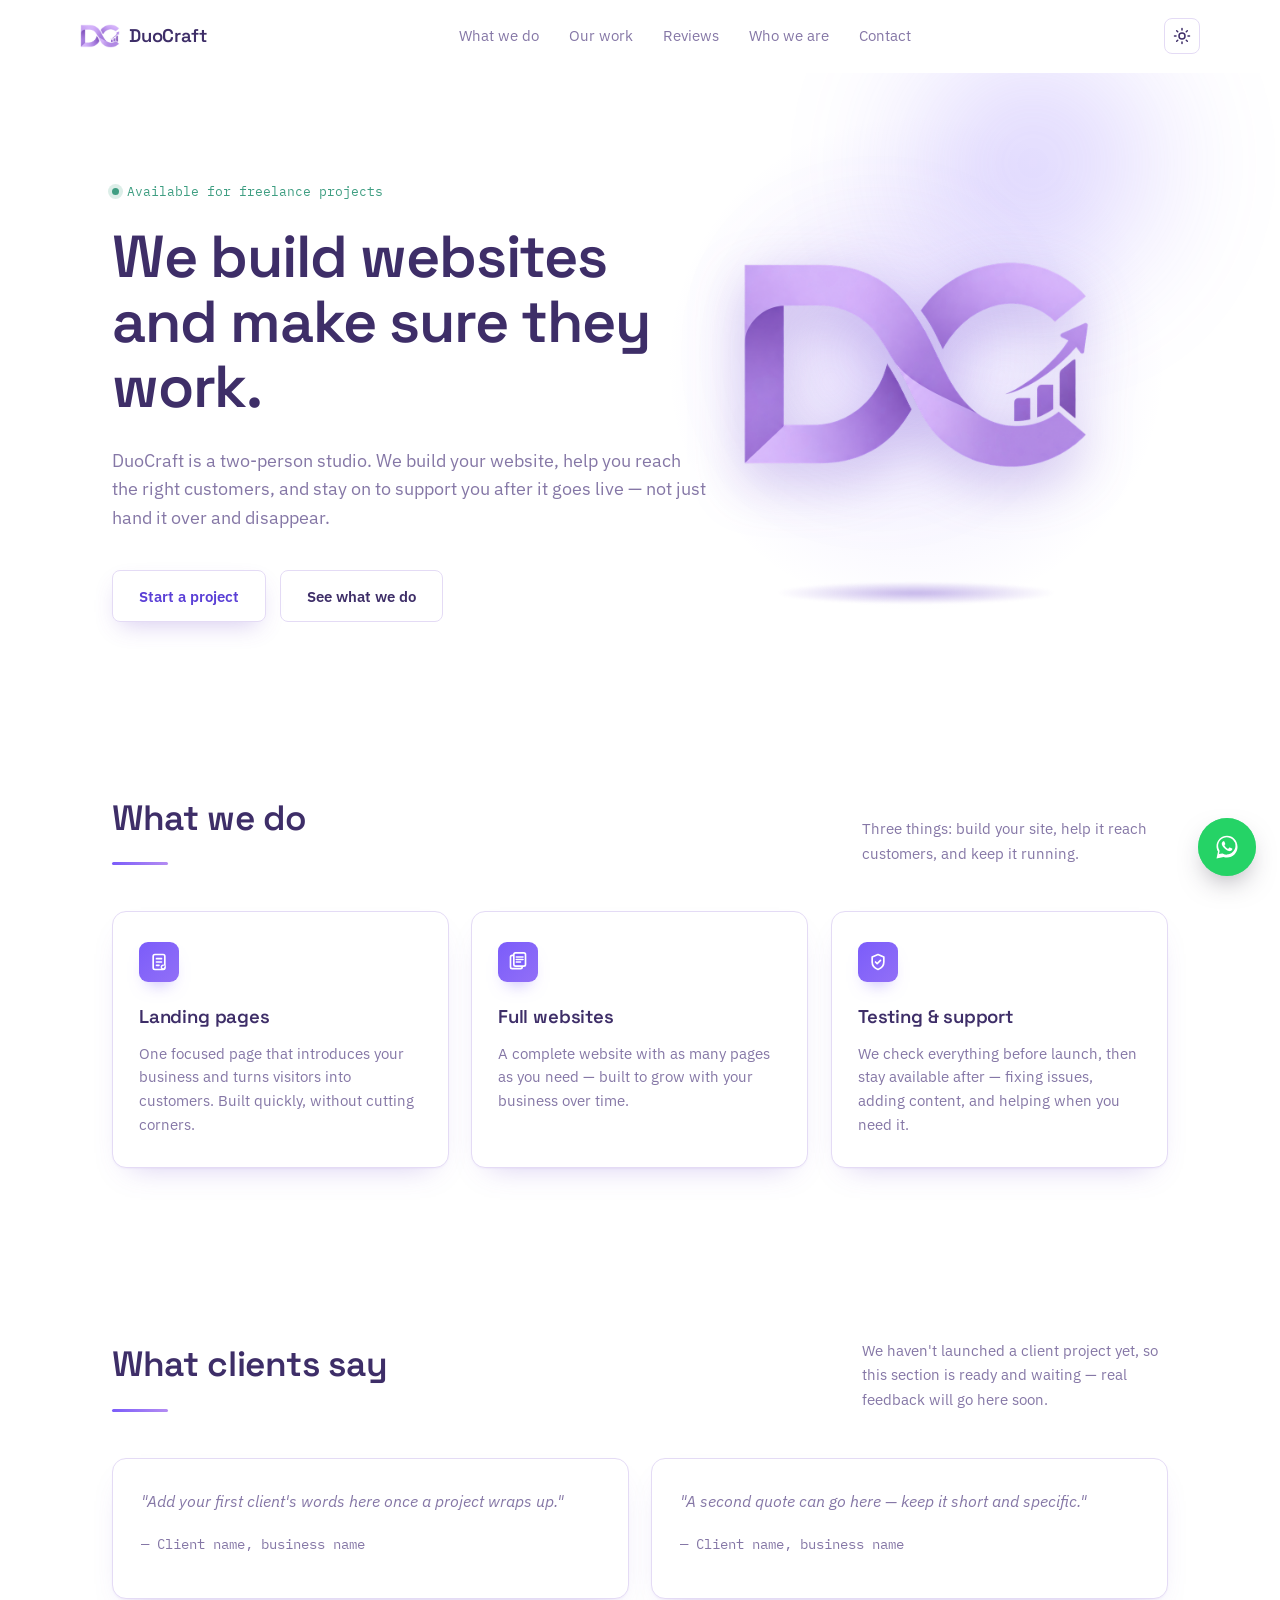
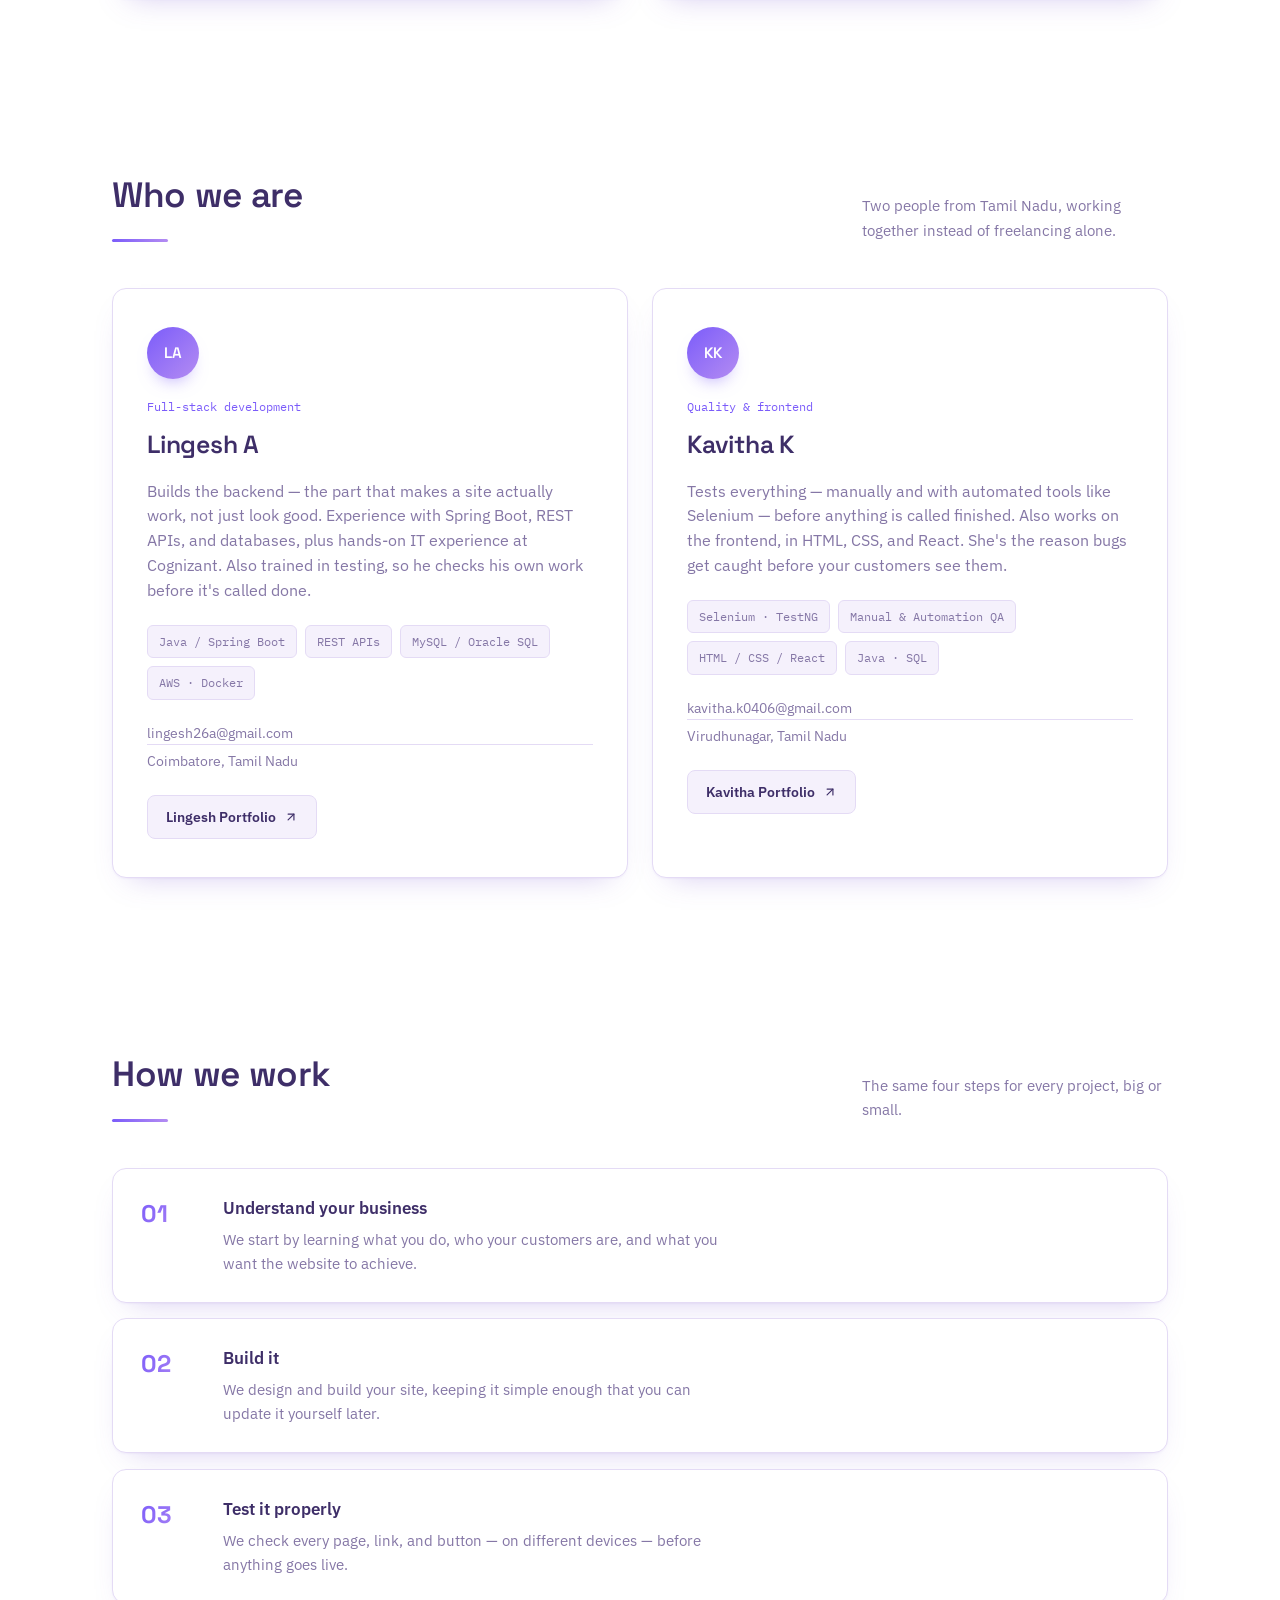
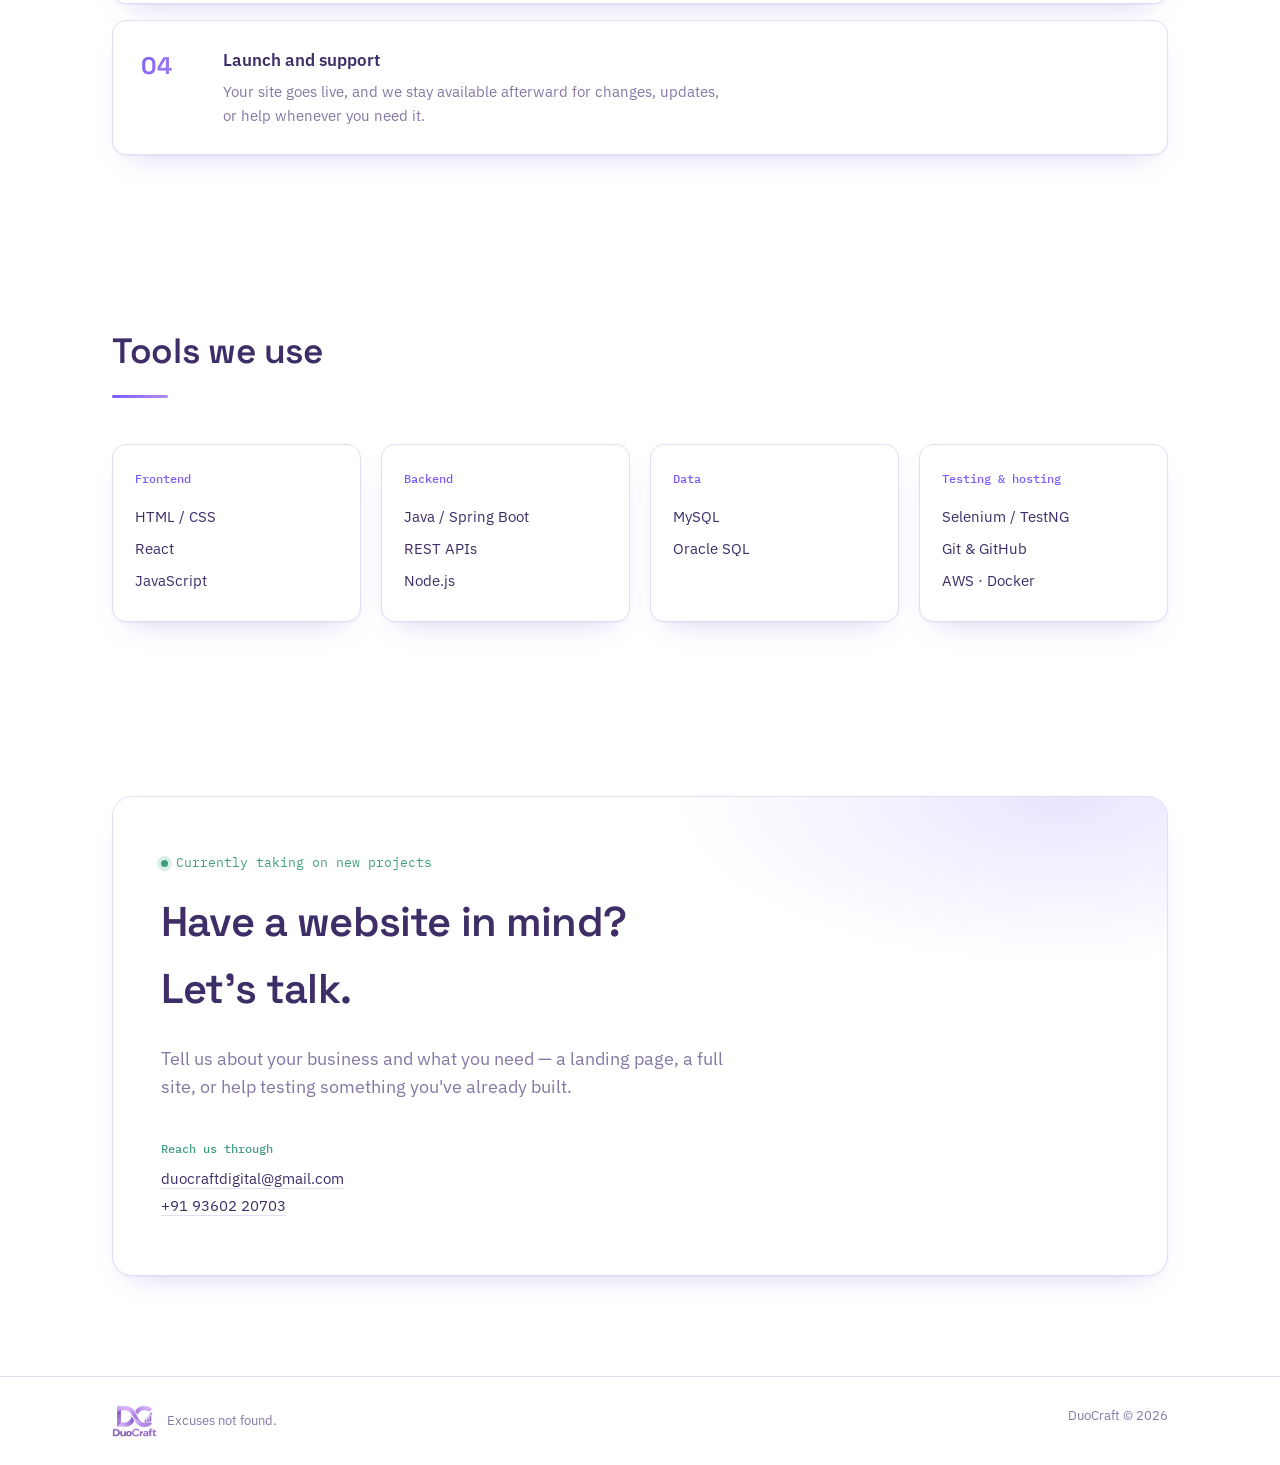
==== index.html @ a3634758 "DuoCraft v.0.1 Removed location detail from freelance project availability." ====
<!DOCTYPE html>
<html lang="en">
<head>
<meta charset="UTF-8">
<meta name="viewport" content="width=device-width, initial-scale=1.0">
<title>DuoCraft — Websites, Built and Tested</title>
<link rel="preconnect" href="https://fonts.googleapis.com">
<link rel="preconnect" href="https://fonts.gstatic.com" crossorigin>
<link href="https://fonts.googleapis.com/css2?family=Space+Grotesk:wght@500;600;700&family=IBM+Plex+Sans:wght@400;500;600&family=IBM+Plex+Mono:wght@400;500&display=swap" rel="stylesheet">
<link rel="stylesheet" href="style.css">
<script>
  (function() {
    var saved = localStorage.getItem('duocraft-theme');
    var theme = saved || (window.matchMedia('(prefers-color-scheme: dark)').matches ? 'dark' : 'light');
    document.documentElement.setAttribute('data-theme', theme);
  })();
</script>
</head>
<body id="top">

<header id="site-header">
  <div class="wrap nav">
    <a class="nav-mark" href="#top">
      <img class="brand-badge" src="duocraft-badge.png" alt="DuoCraft" width="40" height="24">
      DuoCraft
    </a>
    <nav class="nav-links" id="nav-links">
      <a href="#work">What we do</a>
      <a href="work.html">Our work</a>
      <a href="#reviews">Reviews</a>
      <a href="#founders">Who we are</a>
      <a href="#contact">Contact</a>
    </nav>
    <button class="theme-toggle" id="theme-toggle" aria-label="Toggle dark mode">
      <svg class="icon-sun" viewBox="0 0 24 24" width="18" height="18" fill="none" stroke="currentColor" stroke-width="2" stroke-linecap="round"><circle cx="12" cy="12" r="4"></circle><path d="M12 2v2M12 20v2M4.9 4.9l1.4 1.4M17.7 17.7l1.4 1.4M2 12h2M20 12h2M4.9 19.1l1.4-1.4M17.7 6.3l1.4-1.4"></path></svg>
      <svg class="icon-moon" viewBox="0 0 24 24" width="18" height="18" fill="none" stroke="currentColor" stroke-width="2" stroke-linecap="round" stroke-linejoin="round"><path d="M21 12.8A9 9 0 1 1 11.2 3a7 7 0 0 0 9.8 9.8z"></path></svg>
    </button>
    <button class="nav-toggle" id="nav-toggle" aria-label="Toggle menu" aria-expanded="false" aria-controls="nav-links">
      <span></span><span></span><span></span>
    </button>
  </div>
</header>

<section class="hero">
  <div class="hero-orb hero-orb-1"></div>
  <div class="hero-orb hero-orb-2"></div>
  <div class="hero-stage">
    <div class="hero-stage-glow"></div>
    <div class="hero-stage-shadow"></div>
    <div class="hero-logo-spin">
      <img src="duocraft-badge.png" alt="DuoCraft logo">
    </div>
  </div>
  <div class="wrap">
    <p class="hero-eyebrow reveal"><span class="dot"></span>Available for freelance projects</p>
    <h1 class="reveal">We build websites and make sure they work.</h1>
    <p class="hero-sub reveal">DuoCraft is a two-person studio. We build your website, help you reach the right customers, and stay on to support you after it goes live — not just hand it over and disappear.</p>
    <div class="hero-actions reveal">
      <a class="btn btn-primary" href="#contact">Start a project</a>
      <a class="btn btn-ghost" href="#work">See what we do</a>
    </div>
  </div>
</section>

<section class="section" id="work">
  <div class="wrap">
    <div class="section-head reveal">
      <h2 class="section-title">What we do</h2>
      <p class="section-note">Three things: build your site, help it reach customers, and keep it running.</p>
    </div>
    <div class="services">
      <div class="service tilt-card reveal">
        <div class="tilt-inner">
          <div class="service-icon">
            <svg viewBox="0 0 24 24" width="20" height="20" fill="none" stroke="#fff" stroke-width="2" stroke-linecap="round" stroke-linejoin="round"><rect x="5" y="3" width="14" height="18" rx="2"></rect><path d="M9 8h6M9 12h6M9 16h3"></path><circle cx="17" cy="18" r="3" fill="#fff" stroke="none"></circle><path d="M16.3 18l.7.7L18 17" stroke="#7B5CFA" stroke-width="1.6"></path></svg>
          </div>
          <h3>Landing pages</h3>
          <p>One focused page that introduces your business and turns visitors into customers. Built quickly, without cutting corners.</p>
        </div>
      </div>
      <div class="service tilt-card reveal">
        <div class="tilt-inner">
          <div class="service-icon">
            <svg viewBox="0 0 24 24" width="20" height="20" fill="none" stroke="#fff" stroke-width="2" stroke-linecap="round" stroke-linejoin="round"><rect x="3" y="4" width="14" height="16" rx="2"></rect><rect x="7" y="1" width="14" height="16" rx="2" fill="#7B5CFA" stroke="#fff"></rect><path d="M10 6h8M10 9h8M10 12h5"></path></svg>
          </div>
          <h3>Full websites</h3>
          <p>A complete website with as many pages as you need — built to grow with your business over time.</p>
        </div>
      </div>
      <div class="service tilt-card reveal">
        <div class="tilt-inner">
          <div class="service-icon">
            <svg viewBox="0 0 24 24" width="20" height="20" fill="none" stroke="#fff" stroke-width="2" stroke-linecap="round" stroke-linejoin="round"><path d="M12 3l7 3v6c0 4.5-3 7.5-7 9-4-1.5-7-4.5-7-9V6l7-3Z"></path><path d="M9 12l2 2 4-4"></path></svg>
          </div>
          <h3>Testing &amp; support</h3>
          <p>We check everything before launch, then stay available after — fixing issues, adding content, and helping when you need it.</p>
        </div>
      </div>
    </div>
  </div>
</section>

<section class="section" id="reviews">
  <div class="wrap">
    <div class="section-head reveal">
      <h2 class="section-title">What clients say</h2>
      <p class="section-note">We haven't launched a client project yet, so this section is ready and waiting — real feedback will go here soon.</p>
    </div>
    <div class="reviews-grid">
      <div class="review-card tilt-card reveal">
        <div class="tilt-inner">
          <p class="review-quote placeholder">"Add your first client's words here once a project wraps up."</p>
          <p class="review-author">— Client name, business name</p>
        </div>
      </div>
      <div class="review-card tilt-card reveal">
        <div class="tilt-inner">
          <p class="review-quote placeholder">"A second quote can go here — keep it short and specific."</p>
          <p class="review-author">— Client name, business name</p>
        </div>
      </div>
    </div>
  </div>
</section>

<section class="section" id="founders">
  <div class="wrap">
    <div class="section-head reveal">
      <h2 class="section-title">Who we are</h2>
      <p class="section-note">Two people from Tamil Nadu, working together instead of freelancing alone.</p>
    </div>
    <div class="founders">
      <div class="founder tilt-card reveal">
        <div class="tilt-inner">
          <div class="founder-avatar">LA</div>
          <p class="founder-role">Full-stack development</p>
          <h3 class="founder-name">Lingesh A</h3>
          <p class="founder-bio">Builds the backend — the part that makes a site actually work, not just look good. Experience with Spring Boot, REST APIs, and databases, plus hands-on IT experience at Cognizant. Also trained in testing, so he checks his own work before it's called done.</p>
          <div class="chip-row">
            <span class="chip">Java / Spring Boot</span>
            <span class="chip">REST APIs</span>
            <span class="chip">MySQL / Oracle SQL</span>
            <span class="chip">AWS · Docker</span>
          </div>
          <div class="founder-contact">
            <a href="mailto:lingesh26a@gmail.com">lingesh26a@gmail.com</a>
            <!-- <a href="tel:+919500760136">+91 95007 60136</a> -->
            <span>Coimbatore, Tamil Nadu</span>
          </div>
          <a class="founder-portfolio-btn" href="https://lingeshx26.github.io/portfolio-react/" target="_blank" rel="noopener noreferrer">
            Lingesh Portfolio
            <svg viewBox="0 0 24 24" width="14" height="14" fill="none" stroke="currentColor" stroke-width="2" stroke-linecap="round" stroke-linejoin="round"><path d="M7 17L17 7"></path><path d="M7 7h10v10"></path></svg>
          </a>
        </div>
      </div>
      <div class="founder tilt-card reveal">
        <div class="tilt-inner">
          <div class="founder-avatar">KK</div>
          <p class="founder-role">Quality &amp; frontend</p>
          <h3 class="founder-name">Kavitha K</h3>
          <p class="founder-bio">Tests everything — manually and with automated tools like Selenium — before anything is called finished. Also works on the frontend, in HTML, CSS, and React. She's the reason bugs get caught before your customers see them.</p>
          <div class="chip-row">
            <span class="chip">Selenium · TestNG</span>
            <span class="chip">Manual &amp; Automation QA</span>
            <span class="chip">HTML / CSS / React</span>
            <span class="chip">Java · SQL</span>
          </div>
          <div class="founder-contact">
            <a href="mailto:kavitha.k0406@gmail.com">kavitha.k0406@gmail.com</a>
            <span>Virudhunagar, Tamil Nadu</span>
          </div>
          <a class="founder-portfolio-btn" href="https://kavitha0406.github.io/Kavithaportfolio/" target="_blank" rel="noopener noreferrer">
            Kavitha Portfolio
            <svg viewBox="0 0 24 24" width="14" height="14" fill="none" stroke="currentColor" stroke-width="2" stroke-linecap="round" stroke-linejoin="round"><path d="M7 17L17 7"></path><path d="M7 7h10v10"></path></svg>
          </a>
        </div>
      </div>
    </div>
  </div>
</section>

<section class="section" id="process">
  <div class="wrap">
    <div class="section-head reveal">
      <h2 class="section-title">How we work</h2>
      <p class="section-note">The same four steps for every project, big or small.</p>
    </div>
    <div class="process">
      <div class="step tilt-card reveal">
        <div class="step-num">01</div>
        <div class="step-body">
          <h4>Understand your business</h4>
          <p>We start by learning what you do, who your customers are, and what you want the website to achieve.</p>
        </div>
      </div>
      <div class="step tilt-card reveal">
        <div class="step-num">02</div>
        <div class="step-body">
          <h4>Build it</h4>
          <p>We design and build your site, keeping it simple enough that you can update it yourself later.</p>
        </div>
      </div>
      <div class="step tilt-card reveal">
        <div class="step-num">03</div>
        <div class="step-body">
          <h4>Test it properly</h4>
          <p>We check every page, link, and button — on different devices — before anything goes live.</p>
        </div>
      </div>
      <div class="step tilt-card reveal">
        <div class="step-num">04</div>
        <div class="step-body">
          <h4>Launch and support</h4>
          <p>Your site goes live, and we stay available afterward for changes, updates, or help whenever you need it.</p>
        </div>
      </div>
    </div>
  </div>
</section>

<section class="section" id="stack">
  <div class="wrap">
    <div class="section-head reveal">
      <h2 class="section-title">Tools we use</h2>
    </div>
    <div class="stack-grid">
      <div class="stack-group tilt-card reveal">
        <h5>Frontend</h5>
        <ul><li>HTML / CSS</li><li>React</li><li>JavaScript</li></ul>
      </div>
      <div class="stack-group tilt-card reveal">
        <h5>Backend</h5>
        <ul><li>Java / Spring Boot</li><li>REST APIs</li><li>Node.js</li></ul>
      </div>
      <div class="stack-group tilt-card reveal">
        <h5>Data</h5>
        <ul><li>MySQL</li><li>Oracle SQL</li></ul>
      </div>
      <div class="stack-group tilt-card reveal">
        <h5>Testing &amp; hosting</h5>
        <ul><li>Selenium / TestNG</li><li>Git &amp; GitHub</li><li>AWS · Docker</li></ul>
      </div>
    </div>
  </div>
</section>

<section class="cta" id="contact">
  <div class="wrap">
    <div class="cta-panel tilt-card reveal">
      <div class="tilt-inner">
        <p class="cta-badge"><span class="dot"></span>Currently taking on new projects</p>
        <h2 class="cta-title">Have a website in mind? Let's talk.</h2>
        <p class="hero-sub" style="margin-bottom:0;">Tell us about your business and what you need — a landing page, a full site, or help testing something you've already built.</p>
        <div class="cta-row">
          <div class="cta-col">
            <h6>Reach us through</h6>
            <p><a href="mailto:duocraftdigital@gmail.com">duocraftdigital@gmail.com</a></p>
            <p><a href="tel:+919360220703">+91 93602 20703</a></p>
          </div>
          <!--<div class="cta-col">
            <h6>Reach Kavitha</h6>
            <p><a href="mailto:kavitha.k0406@gmail.com">kavitha.k0406@gmail.com</a></p>
          </div>
          <div class="cta-col"> 
            <h6>Based in</h6>
            <p>Coimbatore &amp; Virudhunagar, Tamil Nadu, India</p>
          </div>
        </div>
      </div> -->
    </div>
  </div>
</section>

<footer>
  <div class="wrap">
    <div style="display:flex; align-items:center; gap:10px;">
      <img src="duocraft-wordmark.png" alt="DuoCraft" style="height:32px; width:auto; display:block;">
      <span style="font-size:0.8rem; color:var(--text-muted);">Excuses not found.</span>
    </div>
    <span>DuoCraft © 2026</span>
  </div>
</footer>

  <a
    class="whatsapp-fab"
    id="whatsapp-fab"
    href="https://wa.me/919360220703?text=Hi%2C%20we%20found%20DuoCraft%20and%20we%27d%20like%20to%20build%20a%20website%20together%20%E2%80%94%20can%20we%20talk%3F"
    target="_blank"
    rel="noopener noreferrer"
    aria-label="Message DuoCraft on WhatsApp"
  >
    <svg viewBox="0 0 32 32" width="28" height="28" fill="currentColor" aria-hidden="true">
      <path d="M16.02 3C9.4 3 4 8.4 4 15.02c0 2.23.62 4.34 1.7 6.14L4 29l8.03-1.65a11.94 11.94 0 0 0 3.99.69h.01c6.63 0 12.02-5.4 12.02-12.02C28.05 8.4 22.65 3 16.02 3Zm0 21.9h-.01a9.9 9.9 0 0 1-5.06-1.39l-.36-.22-3.77.78.8-3.67-.24-.38a9.86 9.86 0 0 1-1.52-5.3c0-5.46 4.44-9.9 9.92-9.9 2.65 0 5.13 1.03 7 2.9a9.83 9.83 0 0 1 2.9 6.99c0 5.46-4.45 9.9-9.9 9.9Zm5.43-7.42c-.3-.15-1.76-.87-2.03-.97-.27-.1-.47-.15-.67.15-.2.3-.77.97-.94 1.17-.17.2-.35.22-.65.07-.3-.15-1.25-.46-2.38-1.47-.88-.78-1.47-1.76-1.65-2.06-.17-.3-.02-.46.13-.6.13-.13.3-.35.45-.52.15-.17.2-.3.3-.5.1-.2.05-.37-.02-.52-.07-.15-.67-1.6-.91-2.2-.24-.57-.49-.5-.67-.51h-.57c-.2 0-.52.07-.79.37-.27.3-1.04 1.02-1.04 2.48s1.06 2.87 1.21 3.07c.15.2 2.09 3.2 5.08 4.48.71.3 1.26.49 1.69.63.71.22 1.36.19 1.87.12.57-.09 1.76-.72 2-1.42.25-.7.25-1.29.17-1.42-.07-.13-.27-.2-.57-.35Z"/>
    </svg>
  </a>

  <script src="script.js"></script>
</body>
</html>
---- style.css ----
:root {
    --bg: #FFFFFF;
    --bg-2: #F5F1FC;
    --panel: #FFFFFF;
    --line: #E4DBF5;
    --text: #3E2E68;
    --text-muted: #8577A6;
    --accent: #7B5CFA;
    --accent-2: #B48CF2;
    --pass: #3F9E82;
    --shadow-color: 258deg 55% 55%;
    --font-display: 'Space Grotesk', sans-serif;
    --font-body: 'IBM Plex Sans', sans-serif;
    --font-mono: 'IBM Plex Mono', monospace;
    color-scheme: light;
  }

  :root[data-theme="dark"] {
    --bg: #16121F;
    --bg-2: #1E1830;
    --panel: #1C1729;
    --line: #332A4A;
    --text: #EDE7FA;
    --text-muted: #A99FC7;
    --accent: #9B82FF;
    --accent-2: #C6A8FF;
    --pass: #52C79A;
    --shadow-color: 258deg 60% 4%;
    color-scheme: dark;
  }

  * { box-sizing: border-box; }
  html { scroll-behavior: smooth; }

  body {
    margin: 0;
    background:
      radial-gradient(1100px 480px at 82% -8%, color-mix(in srgb, var(--accent) 10%, transparent), transparent 60%),
      var(--bg);
    color: var(--text);
    font-family: var(--font-body);
    line-height: 1.6;
    -webkit-font-smoothing: antialiased;
    overflow-x: hidden;
    transition: background-color 0.3s ease, color 0.3s ease;
  }

  a { color: inherit; }

  .wrap {
    max-width: 1120px;
    margin: 0 auto;
    padding: 0 32px;
  }
  @media (max-width: 640px) { .wrap { padding: 0 20px; } }

  /* ---------- Reveal-on-scroll ---------- */
  .reveal {
    opacity: 0;
    transform: translateY(22px);
    transition: opacity 0.7s cubic-bezier(.2,.7,.2,1), transform 0.7s cubic-bezier(.2,.7,.2,1);
  }
  .reveal.is-visible { opacity: 1; transform: translateY(0); }
  @media (prefers-reduced-motion: reduce) {
    .reveal { opacity: 1; transform: none; transition: none; }
  }

  /* ---------- Nav ---------- */
  header {
    position: sticky;
    top: 0;
    z-index: 50;
    background: color-mix(in srgb, var(--bg) 78%, transparent);
    backdrop-filter: blur(14px);
    border-bottom: 1px solid transparent;
    transition: border-color 0.3s ease, box-shadow 0.3s ease;
  }
  header.scrolled {
    border-bottom-color: var(--line);
    box-shadow: 0 8px 24px -20px hsl(var(--shadow-color) / 0.6);
  }
  .nav {
    display: flex;
    align-items: center;
    justify-content: space-between;
    padding: 18px 0;
  }
  .nav-mark {
    font-family: var(--font-display);
    font-size: 1.15rem;
    font-weight: 600;
    letter-spacing: -0.01em;
    display: flex;
    align-items: center;
    gap: 9px;
  }
  .brand-badge {
    display: block;
    flex-shrink: 0;
    object-fit: contain;
  }
  .nav-links {
    display: flex;
    gap: 30px;
    font-size: 0.92rem;
    color: var(--text-muted);
  }
  .nav-links a { text-decoration: none; transition: color 0.2s ease; position: relative; }
  .nav-links a::after {
    content: "";
    position: absolute;
    left: 0; bottom: -5px;
    width: 100%; height: 1px;
    background: var(--accent);
    transform: scaleX(0);
    transform-origin: left;
    transition: transform 0.25s cubic-bezier(.2,.7,.2,1);
  }
  .nav-links a:hover::after { transform: scaleX(1); }
  .nav-links a:hover { color: var(--text); }
  .theme-toggle {
    display: flex;
    align-items: center;
    justify-content: center;
    width: 36px;
    height: 36px;
    border: 1px solid var(--line);
    border-radius: 8px;
    background: var(--panel);
    color: var(--text);
    cursor: pointer;
    padding: 0;
    position: relative;
    transition: border-color 0.2s ease, transform 0.2s ease;
  }
  .theme-toggle:hover { border-color: var(--accent); transform: translateY(-1px); }
  .theme-toggle svg {
    position: absolute;
    transition: opacity 0.2s ease, transform 0.3s ease;
  }
  .icon-moon { opacity: 0; transform: rotate(-40deg) scale(0.7); }
  .icon-sun { opacity: 1; transform: rotate(0deg) scale(1); }
  :root[data-theme="dark"] .icon-sun { opacity: 0; transform: rotate(40deg) scale(0.7); }
  :root[data-theme="dark"] .icon-moon { opacity: 1; transform: rotate(0deg) scale(1); }

  .nav-toggle {
    display: none;
    flex-direction: column;
    justify-content: center;
    gap: 5px;
    width: 36px;
    height: 36px;
    border: 1px solid var(--line);
    border-radius: 8px;
    background: var(--panel);
    cursor: pointer;
    padding: 0;
  }
  .nav-toggle span {
    display: block;
    width: 16px;
    height: 2px;
    margin: 0 auto;
    background: var(--text);
    border-radius: 2px;
    transition: transform 0.25s ease, opacity 0.25s ease;
  }
  .nav-toggle[aria-expanded="true"] span:nth-child(1) { transform: translateY(7px) rotate(45deg); }
  .nav-toggle[aria-expanded="true"] span:nth-child(2) { opacity: 0; }
  .nav-toggle[aria-expanded="true"] span:nth-child(3) { transform: translateY(-7px) rotate(-45deg); }

  @media (max-width: 640px) {
    .nav-toggle { display: flex; }
    .nav-links {
      position: absolute;
      top: 100%;
      left: 0;
      right: 0;
      flex-direction: column;
      gap: 0;
      background: var(--bg);
      border-bottom: 1px solid var(--line);
      box-shadow: 0 16px 30px -20px hsl(var(--shadow-color) / 0.5);
      max-height: 0;
      overflow: hidden;
      opacity: 0;
      transition: max-height 0.3s ease, opacity 0.25s ease;
    }
    .nav-links.open { max-height: 320px; opacity: 1; }
    .nav-links a {
      padding: 16px 20px;
      border-bottom: 1px solid var(--line);
      width: 100%;
    }
    .nav-links a::after { display: none; }
    .nav { position: relative; }
  }

  .btn {
    display: inline-block;
    padding: 13px 26px;
    border-radius: 8px;
    text-decoration: none;
    font-size: 0.95rem;
    font-weight: 600;
    font-family: var(--font-body);
    transition: transform 0.2s ease, box-shadow 0.2s ease, background 0.2s ease;
  }
  .btn-primary {
    background: #FFFFFF;
    color: #5A3FD6;
    border: 1px solid var(--line);
    box-shadow: 0 10px 24px -8px hsl(var(--shadow-color) / 0.30);
    position: relative;
    overflow: hidden;
  }
  .btn-primary::before {
    content: "";
    position: absolute;
    top: 0; left: -60%;
    width: 40%; height: 100%;
    background: linear-gradient(115deg, transparent, color-mix(in srgb, var(--accent) 22%, transparent), transparent);
    transform: skewX(-20deg);
    transition: left 0.6s ease;
  }
  .btn-primary:hover::before { left: 130%; }
  .btn-primary:hover { transform: translateY(-2px); box-shadow: 0 16px 30px -8px hsl(var(--shadow-color) / 0.4); }
  .btn-ghost {
    border: 1px solid var(--line);
    color: var(--text);
    background: var(--panel);
  }
  .btn-ghost:hover { transform: translateY(-2px); box-shadow: 0 10px 22px -12px hsl(var(--shadow-color) / 0.5); }

  :root[data-theme="dark"] .btn-primary {
    background: var(--panel);
    color: var(--accent-2);
  }

  /* ---------- Hero ---------- */
  .hero { padding: 108px 0 84px; position: relative; overflow: hidden; min-height: 560px; }
  .hero-orb {
    position: absolute;
    border-radius: 50%;
    filter: blur(60px);
    pointer-events: none;
    z-index: -1;
    opacity: 0.35;
  }
  .hero-orb-1 {
    width: 340px; height: 340px;
    top: -80px; right: 6%;
    background: radial-gradient(circle, var(--accent), transparent 70%);
    animation: float-a 14s ease-in-out infinite;
  }
  .hero-orb-2 {
    width: 240px; height: 240px;
    top: 160px; right: 22%;
    background: radial-gradient(circle, var(--accent-2), transparent 70%);
    animation: float-b 18s ease-in-out infinite;
  }
  @keyframes float-a {
    0%, 100% { transform: translate(0, 0) scale(1); }
    50% { transform: translate(-24px, 30px) scale(1.08); }
  }
  @keyframes float-b {
    0%, 100% { transform: translate(0, 0) scale(1); }
    50% { transform: translate(18px, -22px) scale(0.94); }
  }

  .hero-stage {
    position: absolute;
    top: 46%;
    right: 5%;
    transform: translateY(-50%);
    width: 600px;
    height: 600px;
    perspective: 1200px;
    z-index: 0;
    pointer-events: none;
  }
  @media (max-width: 980px) { .hero-stage { display: none; } }
  .hero-stage-glow {
    position: absolute;
    inset: 8%;
    border-radius: 50%;
    background: radial-gradient(circle, color-mix(in srgb, var(--accent) 14%, transparent), transparent 70%);
  }
  .hero-stage-shadow {
    position: absolute;
    bottom: 10%;
    left: 50%;
    width: 46%;
    height: 22px;
    background: radial-gradient(ellipse, hsl(var(--shadow-color) / 0.4), transparent 72%);
    transform: translateX(-50%);
    border-radius: 50%;
    filter: blur(1px);
    animation: shadow-pulse 14s linear infinite;
  }
  .hero-logo-spin {
    position: absolute;
    inset: 0;
    display: flex;
    align-items: center;
    justify-content: center;
    transform-style: preserve-3d;
    animation: spin3d 14s linear infinite;
  }
  .hero-logo-spin img {
    width: 60%;
    height: auto;
    filter: drop-shadow(0 18px 26px hsl(var(--shadow-color) / 0.32));
    backface-visibility: visible;
  }
  @keyframes spin3d {
    from { transform: rotateY(0deg) rotateX(8deg); }
    to { transform: rotateY(360deg) rotateX(8deg); }
  }
  @keyframes shadow-pulse {
    0%, 50%, 100% { transform: translateX(-50%) scaleX(1); opacity: 0.5; }
    25%, 75% { transform: translateX(-50%) scaleX(0.55); opacity: 0.3; }
  }
  .hero-eyebrow {
    font-family: var(--font-mono);
    font-size: 0.82rem;
    color: var(--pass);
    margin: 0 0 22px;
    display: flex;
    align-items: center;
    gap: 8px;
  }
  .dot {
    width: 7px; height: 7px; border-radius: 50%;
    background: var(--pass);
    display: inline-block;
    box-shadow: 0 0 0 4px color-mix(in srgb, var(--pass) 18%, transparent);
    animation: pulse 2.4s ease-in-out infinite;
  }
  @keyframes pulse {
    0%, 100% { box-shadow: 0 0 0 4px color-mix(in srgb, var(--pass) 18%, transparent); }
    50% { box-shadow: 0 0 0 8px color-mix(in srgb, var(--pass) 8%, transparent); }
  }
  h1 {
    font-family: var(--font-display);
    font-weight: 600;
    font-size: clamp(2.4rem, 5.4vw, 3.7rem);
    line-height: 1.1;
    margin: 0 0 28px;
    max-width: 16ch;
    letter-spacing: -0.02em;
  }
  .hero-sub {
    font-size: 1.1rem;
    color: var(--text-muted);
    max-width: 54ch;
    margin: 0 0 38px;
  }
  .hero-actions { display: flex; gap: 14px; flex-wrap: wrap; }

  /* ---------- Section heads ---------- */
  .section { padding: 84px 0; }
  .section-head {
    display: flex;
    justify-content: space-between;
    align-items: flex-end;
    gap: 20px;
    margin-bottom: 46px;
    flex-wrap: wrap;
  }
  .section-title {
    font-family: var(--font-display);
    font-weight: 600;
    font-size: clamp(1.7rem, 3vw, 2.2rem);
    margin: 0;
    max-width: 20ch;
    letter-spacing: -0.01em;
    position: relative;
  }
  .section-title::after {
    content: "";
    display: block;
    height: 3px;
    width: 0;
    margin-top: 16px;
    background: linear-gradient(90deg, var(--accent), var(--accent-2));
    border-radius: 2px;
    transition: width 0.8s cubic-bezier(.2,.7,.2,1) 0.15s;
  }
  .section-head.is-visible .section-title::after { width: 56px; }
  .section-note { color: var(--text-muted); font-size: 0.96rem; max-width: 34ch; margin: 0; }

  /* ---------- Elevated card base (3D) ---------- */
  .tilt-card {
    background: var(--panel);
    border: 1px solid var(--line);
    border-radius: 14px;
    box-shadow:
      0 1px 2px hsl(var(--shadow-color) / 0.06),
      0 14px 30px -18px hsl(var(--shadow-color) / 0.35);
    transform-style: preserve-3d;
    will-change: transform;
    transition: box-shadow 0.3s ease, transform 0.1s ease;
  }
  .tilt-card:hover {
    box-shadow:
      0 2px 4px hsl(var(--shadow-color) / 0.08),
      0 26px 46px -20px hsl(var(--shadow-color) / 0.45);
  }
  .tilt-inner { transform: translateZ(30px); }

  /* ---------- Founders ---------- */
  .founders {
    display: grid;
    grid-template-columns: 1fr 1fr;
    gap: 24px;
  }
  @media (max-width: 720px) { .founders { grid-template-columns: 1fr; } }
  .founders .tilt-card:nth-child(1) { transition-delay: 0s; }
  .founders .tilt-card:nth-child(2) { transition-delay: 0.12s; }
  .founder { padding: 38px 34px; }
  .founder-avatar {
    width: 52px;
    height: 52px;
    border-radius: 50%;
    display: flex;
    align-items: center;
    justify-content: center;
    font-family: var(--font-display);
    font-weight: 600;
    font-size: 0.95rem;
    color: #fff;
    background: linear-gradient(135deg, var(--accent), var(--accent-2));
    box-shadow: 0 10px 18px -10px color-mix(in srgb, var(--accent) 60%, transparent);
    margin-bottom: 18px;
    letter-spacing: 0.02em;
  }
  .founder-role {
    font-family: var(--font-mono);
    font-size: 0.78rem;
    color: var(--accent);
    margin: 0 0 8px;
  }
  .founder-name {
    font-family: var(--font-display);
    font-size: 1.55rem;
    font-weight: 600;
    margin: 0 0 14px;
    letter-spacing: -0.01em;
  }
  .founder-bio { color: var(--text-muted); font-size: 0.97rem; margin: 0 0 22px; }
  .chip-row { display: flex; flex-wrap: wrap; gap: 8px; margin-bottom: 22px; }
  .chip {
    font-family: var(--font-mono);
    font-size: 0.76rem;
    padding: 6px 11px;
    background: var(--bg-2);
    border: 1px solid var(--line);
    border-radius: 6px;
    color: var(--text-muted);
    transition: transform 0.15s ease, border-color 0.15s ease, color 0.15s ease;
  }
  .chip:hover { transform: translateY(-2px); border-color: var(--accent); color: var(--accent); }
  .founder-contact { font-size: 0.88rem; color: var(--text-muted); display: flex; flex-direction: column; gap: 5px; }
  .founder-contact a { text-decoration: none; border-bottom: 1px solid var(--line); }
  .founder-contact a:hover { border-color: var(--accent); color: var(--accent); }
  .founder-portfolio-btn {
    display: inline-flex;
    align-items: center;
    gap: 8px;
    margin-top: 22px;
    padding: 10px 18px;
    border-radius: 8px;
    border: 1px solid var(--line);
    background: var(--bg-2);
    color: var(--text);
    text-decoration: none;
    font-size: 0.88rem;
    font-weight: 600;
    transition: transform 0.2s ease, border-color 0.2s ease, color 0.2s ease, box-shadow 0.2s ease;
  }
  .founder-portfolio-btn svg { transition: transform 0.2s ease; }
  .founder-portfolio-btn:hover {
    border-color: var(--accent);
    color: var(--accent);
    transform: translateY(-2px);
    box-shadow: 0 10px 22px -14px hsl(var(--shadow-color) / 0.5);
  }
  .founder-portfolio-btn:hover svg { transform: translate(1px, -1px); }

  /* ---------- Services ---------- */
  .services {
    display: grid;
    grid-template-columns: repeat(3, 1fr);
    gap: 22px;
  }
  @media (max-width: 800px) { .services { grid-template-columns: 1fr; } }
  .services .tilt-card:nth-child(1) { transition-delay: 0s; }
  .services .tilt-card:nth-child(2) { transition-delay: 0.1s; }
  .services .tilt-card:nth-child(3) { transition-delay: 0.2s; }
  .service { padding: 30px 26px; }
  .service-icon {
    width: 40px; height: 40px;
    border-radius: 9px;
    background: linear-gradient(135deg, var(--accent), color-mix(in srgb, var(--accent) 60%, var(--accent-2)));
    margin-bottom: 20px;
    box-shadow: 0 10px 18px -10px color-mix(in srgb, var(--accent) 60%, transparent);
    display: flex;
    align-items: center;
    justify-content: center;
  }
  .service h3 { font-family: var(--font-display); font-weight: 600; font-size: 1.16rem; margin: 0 0 10px; letter-spacing: -0.01em; }
  .service p { color: var(--text-muted); font-size: 0.93rem; margin: 0; }

  /* ---------- Process ---------- */
  .process { display: flex; flex-direction: column; gap: 16px; }
  .process .step:nth-child(1) { transition-delay: 0s; }
  .process .step:nth-child(2) { transition-delay: 0.08s; }
  .process .step:nth-child(3) { transition-delay: 0.16s; }
  .process .step:nth-child(4) { transition-delay: 0.24s; }
  .step {
    display: grid;
    grid-template-columns: 60px 1fr;
    gap: 22px;
    align-items: start;
    padding: 26px 28px;
  }
  .step-num {
    font-family: var(--font-display);
    font-size: 1.5rem;
    font-weight: 700;
    background: linear-gradient(120deg, var(--accent), var(--accent-2), var(--accent));
    background-size: 200% auto;
    -webkit-background-clip: text;
    background-clip: text;
    color: transparent;
    animation: shimmer 6s ease-in-out infinite;
  }
  @keyframes shimmer {
    0%, 100% { background-position: 0% 50%; }
    50% { background-position: 100% 50%; }
  }
  .step-body h4 { margin: 0 0 6px; font-size: 1.06rem; font-weight: 600; }
  .step-body p { margin: 0; color: var(--text-muted); font-size: 0.93rem; max-width: 56ch; }

  /* ---------- Stack ---------- */
  .stack-grid { display: grid; grid-template-columns: repeat(4, 1fr); gap: 20px; }
  @media (max-width: 720px) { .stack-grid { grid-template-columns: repeat(2, 1fr); } }
  .stack-grid .tilt-card:nth-child(1) { transition-delay: 0s; }
  .stack-grid .tilt-card:nth-child(2) { transition-delay: 0.08s; }
  .stack-grid .tilt-card:nth-child(3) { transition-delay: 0.16s; }
  .stack-grid .tilt-card:nth-child(4) { transition-delay: 0.24s; }
  .stack-group { padding: 24px 22px; }
  .stack-group h5 { font-family: var(--font-mono); font-size: 0.78rem; color: var(--accent); margin: 0 0 12px; font-weight: 500; }
  .stack-group ul { list-style: none; padding: 0; margin: 0; font-size: 0.94rem; }
  .stack-group li { padding: 4px 0; color: var(--text); }

  /* ---------- CTA ---------- */
  .cta { padding: 90px 0 100px; }
  .cta-panel {
    padding: 56px 48px;
    border-radius: 20px;
    position: relative;
    overflow: hidden;
  }
  .cta-panel::before {
    content: "";
    position: absolute; inset: 0;
    background: radial-gradient(600px 260px at 90% 0%, color-mix(in srgb, var(--accent) 16%, transparent), transparent 65%);
    pointer-events: none;
  }
  @media (max-width: 640px) { .cta-panel { padding: 40px 26px; } }
  .cta-badge {
    font-family: var(--font-mono);
    font-size: 0.8rem;
    color: var(--pass);
    display: flex;
    align-items: center;
    gap: 8px;
    margin: 0 0 16px;
  }
  .cta-title {
    font-family: var(--font-display);
    font-weight: 600;
    font-size: clamp(1.9rem, 4vw, 2.6rem);
    max-width: 18ch;
    margin: 0 0 22px;
    letter-spacing: -0.02em;
  }
  .cta-row { display: flex; gap: 44px; flex-wrap: wrap; margin-top: 38px; position: relative; }
  .cta-col p { margin: 2px 0; color: var(--text-muted); font-size: 0.95rem; }
  .cta-col a { text-decoration: none; color: var(--text); border-bottom: 1px solid var(--line); }
  .cta-col a:hover { color: var(--accent); border-color: var(--accent); }
  .cta-col h6 { font-family: var(--font-mono); font-size: 0.76rem; color: var(--pass); margin: 0 0 8px; font-weight: 500; }

  footer {
    border-top: 1px solid var(--line);
    padding: 28px 0;
    color: var(--text-muted);
    font-size: 0.82rem;
  }
  footer .wrap { display: flex; justify-content: space-between; flex-wrap: wrap; gap: 8px; }

  /* ---------- WhatsApp floating button ---------- */
  @media (prefers-reduced-motion: reduce) {
    * { transition: none !important; scroll-behavior: auto !important; animation: none !important; }
    .tilt-card { transform: none !important; }
  }
  .whatsapp-fab {
    position: fixed;
    right: 24px;
    bottom: 24px;
    width: 58px;
    height: 58px;
    border-radius: 50%;
    display: flex;
    align-items: center;
    justify-content: center;
    background: #25D366;
    color: #fff;
    box-shadow: 0 12px 28px -10px hsl(258deg 20% 20% / 0.5);
    z-index: 60;
    transition: transform 0.2s ease, box-shadow 0.2s ease;
  }
  .whatsapp-fab::before {
    content: "";
    position: absolute;
    inset: 0;
    border-radius: 50%;
    background: #25D366;
    opacity: 0.55;
    animation: fab-pulse 2.6s ease-out infinite;
    z-index: -1;
  }
  .whatsapp-fab:hover {
    transform: translateY(-3px) scale(1.05);
    box-shadow: 0 16px 34px -10px hsl(258deg 20% 20% / 0.6);
  }
  @keyframes fab-pulse {
    0% { transform: scale(1); opacity: 0.45; }
    100% { transform: scale(1.6); opacity: 0; }
  }
  @media (max-width: 640px) {
    .whatsapp-fab { right: 16px; bottom: 16px; width: 52px; height: 52px; }
  }
  @media (prefers-reduced-motion: reduce) {
    .whatsapp-fab::before { animation: none; display: none; }
  }

  /* ---------- Nav mark as a link (click logo to scroll to top) ---------- */
  a.nav-mark {
    text-decoration: none;
    color: inherit;
    cursor: pointer;
  }

  /* ---------- Portfolio / work preview ---------- */
  .portfolio-grid {
    display: grid;
    grid-template-columns: repeat(3, 1fr);
    gap: 22px;
  }
  @media (max-width: 800px) { .portfolio-grid { grid-template-columns: 1fr; } }
  .portfolio-grid .tilt-card:nth-child(1) { transition-delay: 0s; }
  .portfolio-grid .tilt-card:nth-child(2) { transition-delay: 0.1s; }
  .portfolio-grid .tilt-card:nth-child(3) { transition-delay: 0.2s; }
  .portfolio-card { overflow: hidden; }
  .portfolio-thumb {
    height: 140px;
    display: flex;
    align-items: center;
    justify-content: center;
    font-family: var(--font-mono);
    font-size: 0.78rem;
    color: var(--text-muted);
    border-bottom: 1px solid var(--line);
  }
  .portfolio-thumb-1 { background: linear-gradient(135deg, color-mix(in srgb, var(--accent) 18%, white), color-mix(in srgb, var(--accent-2) 25%, white)); }
  .portfolio-thumb-2 { background: linear-gradient(135deg, color-mix(in srgb, var(--accent-2) 22%, white), var(--bg-2)); }
  .portfolio-thumb-3 {
    background: var(--bg-2);
    border: 1px dashed var(--line);
    color: var(--accent);
  }

  :root[data-theme="dark"] .portfolio-thumb-1 { background: linear-gradient(135deg, color-mix(in srgb, var(--accent) 30%, var(--bg-2)), color-mix(in srgb, var(--accent-2) 30%, var(--bg-2))); }
  :root[data-theme="dark"] .portfolio-thumb-2 { background: linear-gradient(135deg, color-mix(in srgb, var(--accent-2) 32%, var(--bg-2)), var(--bg-2)); }
  .portfolio-body { padding: 22px 24px; }
  .portfolio-body h3 { font-family: var(--font-display); font-weight: 600; font-size: 1.05rem; margin: 0 0 8px; }
  .portfolio-body p { color: var(--text-muted); font-size: 0.9rem; margin: 0; }

  /* ---------- Reviews / testimonials ---------- */
  .reviews-grid {
    display: grid;
    grid-template-columns: repeat(2, 1fr);
    gap: 22px;
  }
  @media (max-width: 800px) { .reviews-grid { grid-template-columns: 1fr; } }
  .reviews-grid .tilt-card:nth-child(1) { transition-delay: 0s; }
  .reviews-grid .tilt-card:nth-child(2) { transition-delay: 0.12s; }
  .review-card { padding: 30px 28px; }
  .review-quote {
    font-size: 1rem;
    color: var(--text);
    margin: 0 0 18px;
    font-style: italic;
  }
  .review-quote.placeholder { color: var(--text-muted); }
  .review-author { font-size: 0.86rem; color: var(--text-muted); font-family: var(--font-mono); }

  /* ---------- Work page: case study ---------- */
  .work-hero { padding: 64px 0 20px; }
  .work-hero .section-title { font-size: clamp(2rem, 4.5vw, 2.8rem); }
  .work-hero .section-note { max-width: 60ch; font-size: 1.02rem; }

  .case-study { padding: 20px 0 90px; }
  .case-card {
    padding: 0;
    overflow: hidden;
    margin-bottom: 30px;
  }
  .case-head {
    display: flex;
    justify-content: space-between;
    align-items: flex-start;
    gap: 20px;
    flex-wrap: wrap;
    padding: 32px 34px 26px;
    border-bottom: 1px solid var(--line);
  }
  .case-head h3 {
    font-family: var(--font-display);
    font-weight: 600;
    font-size: 1.4rem;
    margin: 0 0 6px;
  }
  .case-head .case-meta {
    font-family: var(--font-mono);
    font-size: 0.8rem;
    color: var(--text-muted);
  }
  .case-tag {
    font-family: var(--font-mono);
    font-size: 0.76rem;
    padding: 6px 12px;
    border-radius: 999px;
    background: color-mix(in srgb, var(--accent) 14%, transparent);
    color: var(--accent);
    white-space: nowrap;
  }
  .case-body { padding: 30px 34px 34px; }
  .case-body p { color: var(--text-muted); font-size: 0.98rem; margin: 0 0 18px; max-width: 68ch; }
  .case-body ul { margin: 0 0 8px; padding-left: 20px; color: var(--text-muted); font-size: 0.95rem; }
  .case-body li { padding: 3px 0; }

  .case-gallery {
    display: grid;
    grid-template-columns: 1fr 1fr;
    gap: 18px;
    margin-top: 24px;
  }
  @media (max-width: 700px) { .case-gallery { grid-template-columns: 1fr; } }
  .case-gallery figure {
    margin: 0;
    border: 1px solid var(--line);
    border-radius: 12px;
    overflow: hidden;
    background: var(--bg-2);
  }
  .case-gallery figure.wide { grid-column: 1 / -1; }
  .case-gallery img {
    display: block;
    width: 100%;
    height: auto;
  }
  .case-gallery figcaption {
    padding: 12px 16px;
    font-size: 0.84rem;
    color: var(--text-muted);
    font-family: var(--font-mono);
    border-top: 1px solid var(--line);
  }

  .case-cta {
    text-align: center;
    padding: 10px 0 0;
  }
  .case-cta p { color: var(--text-muted); margin: 0 0 18px; }
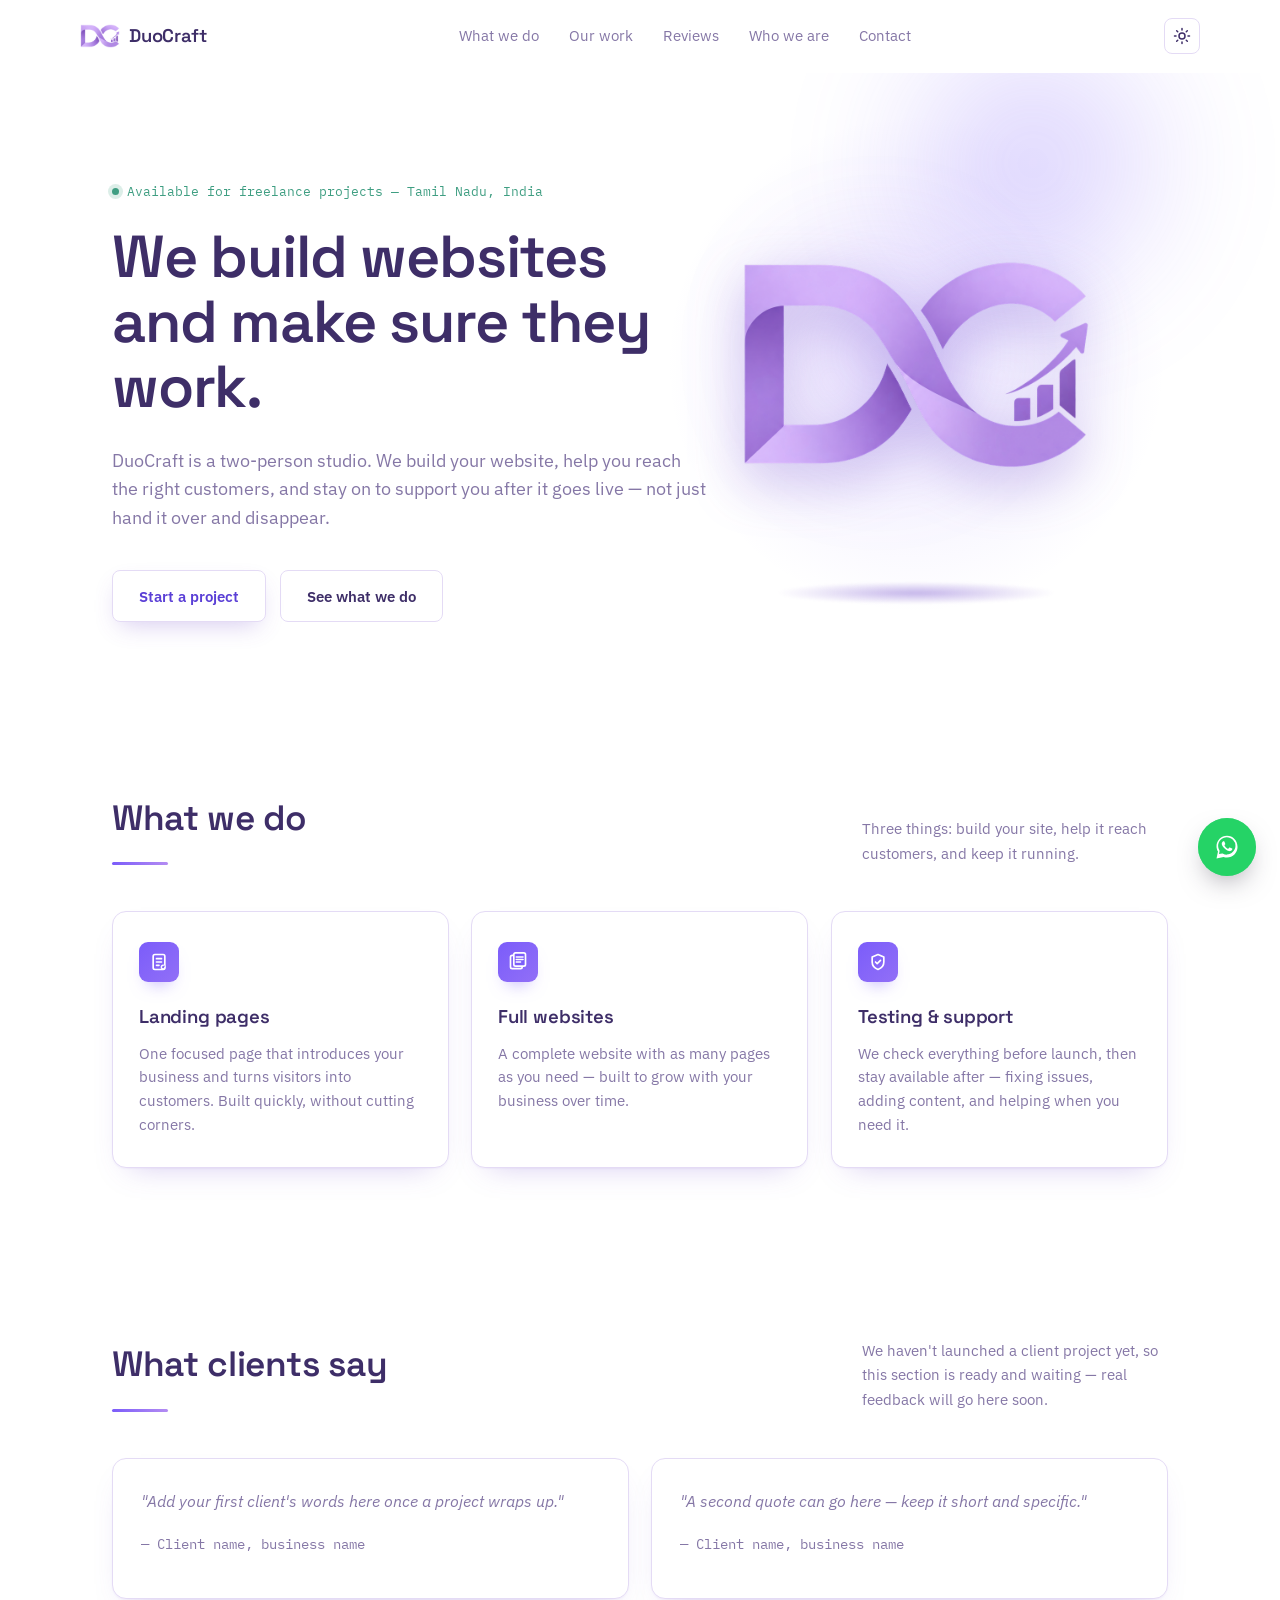
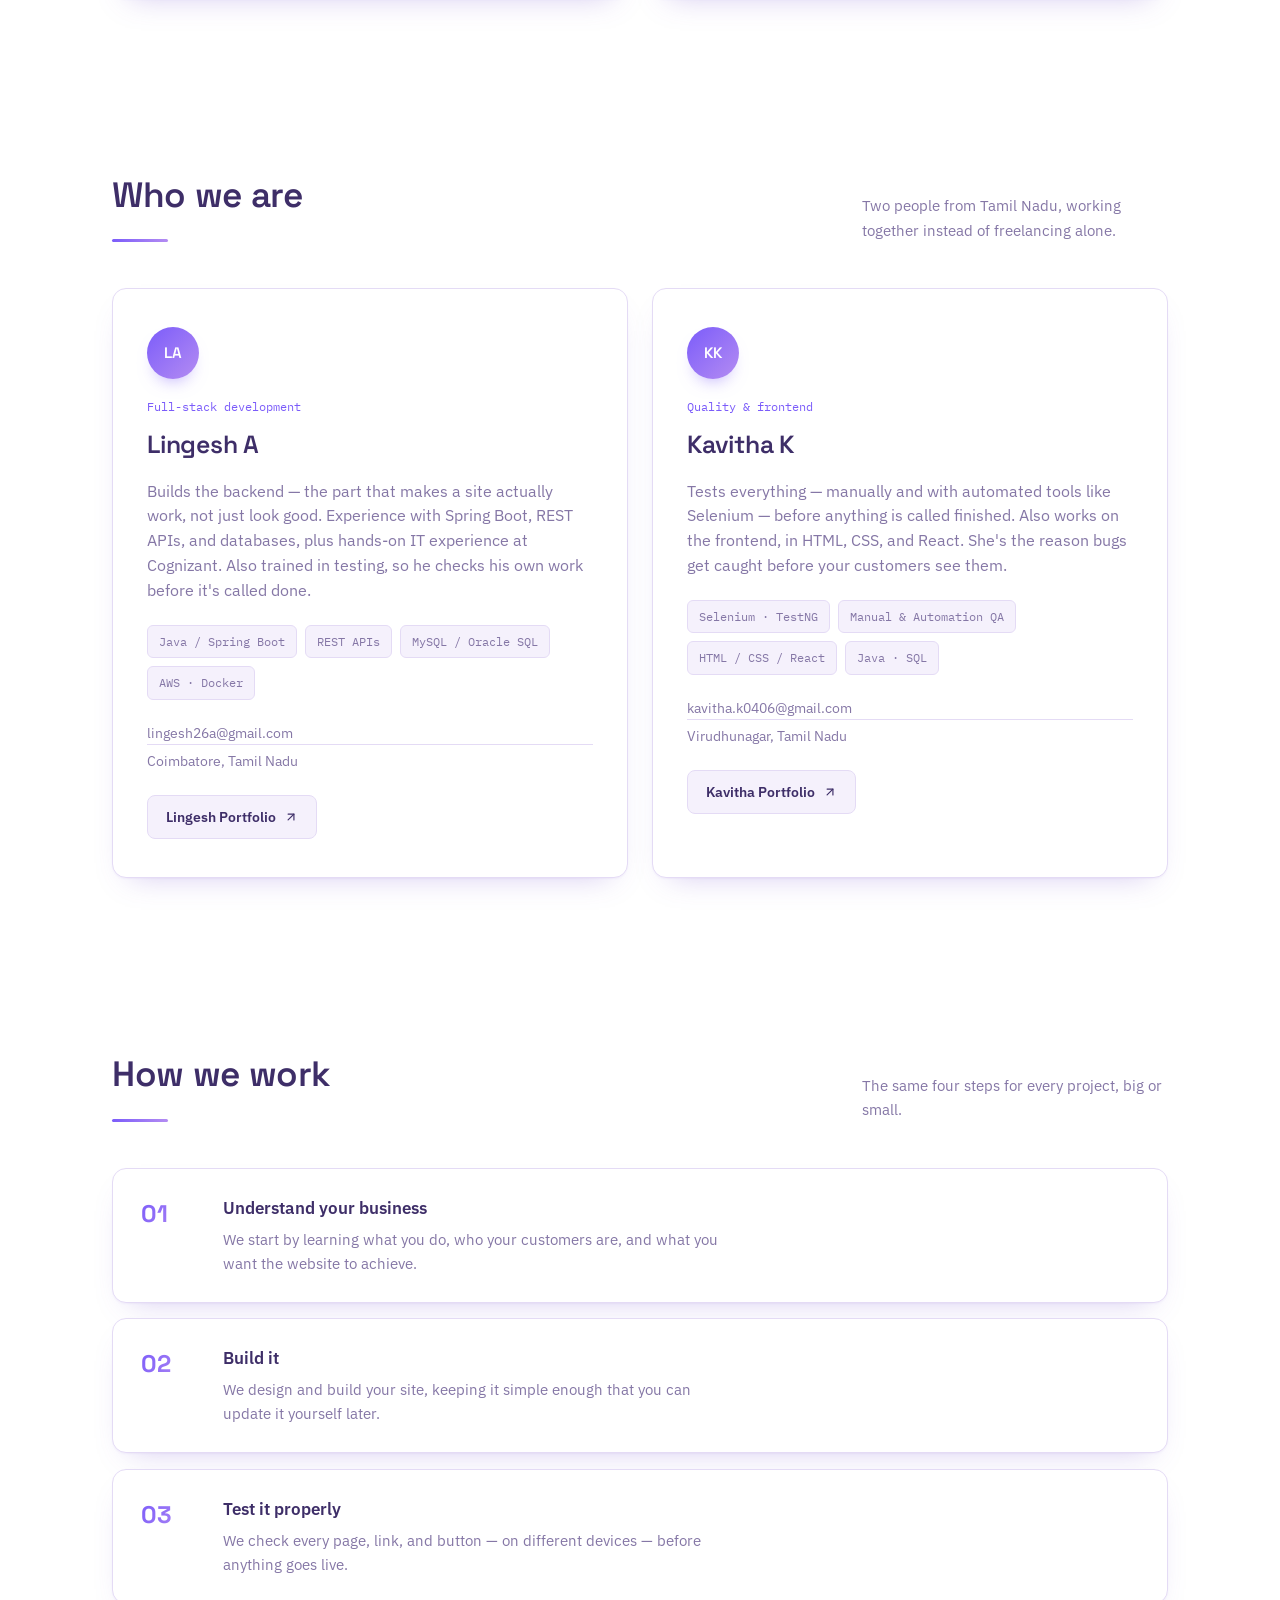
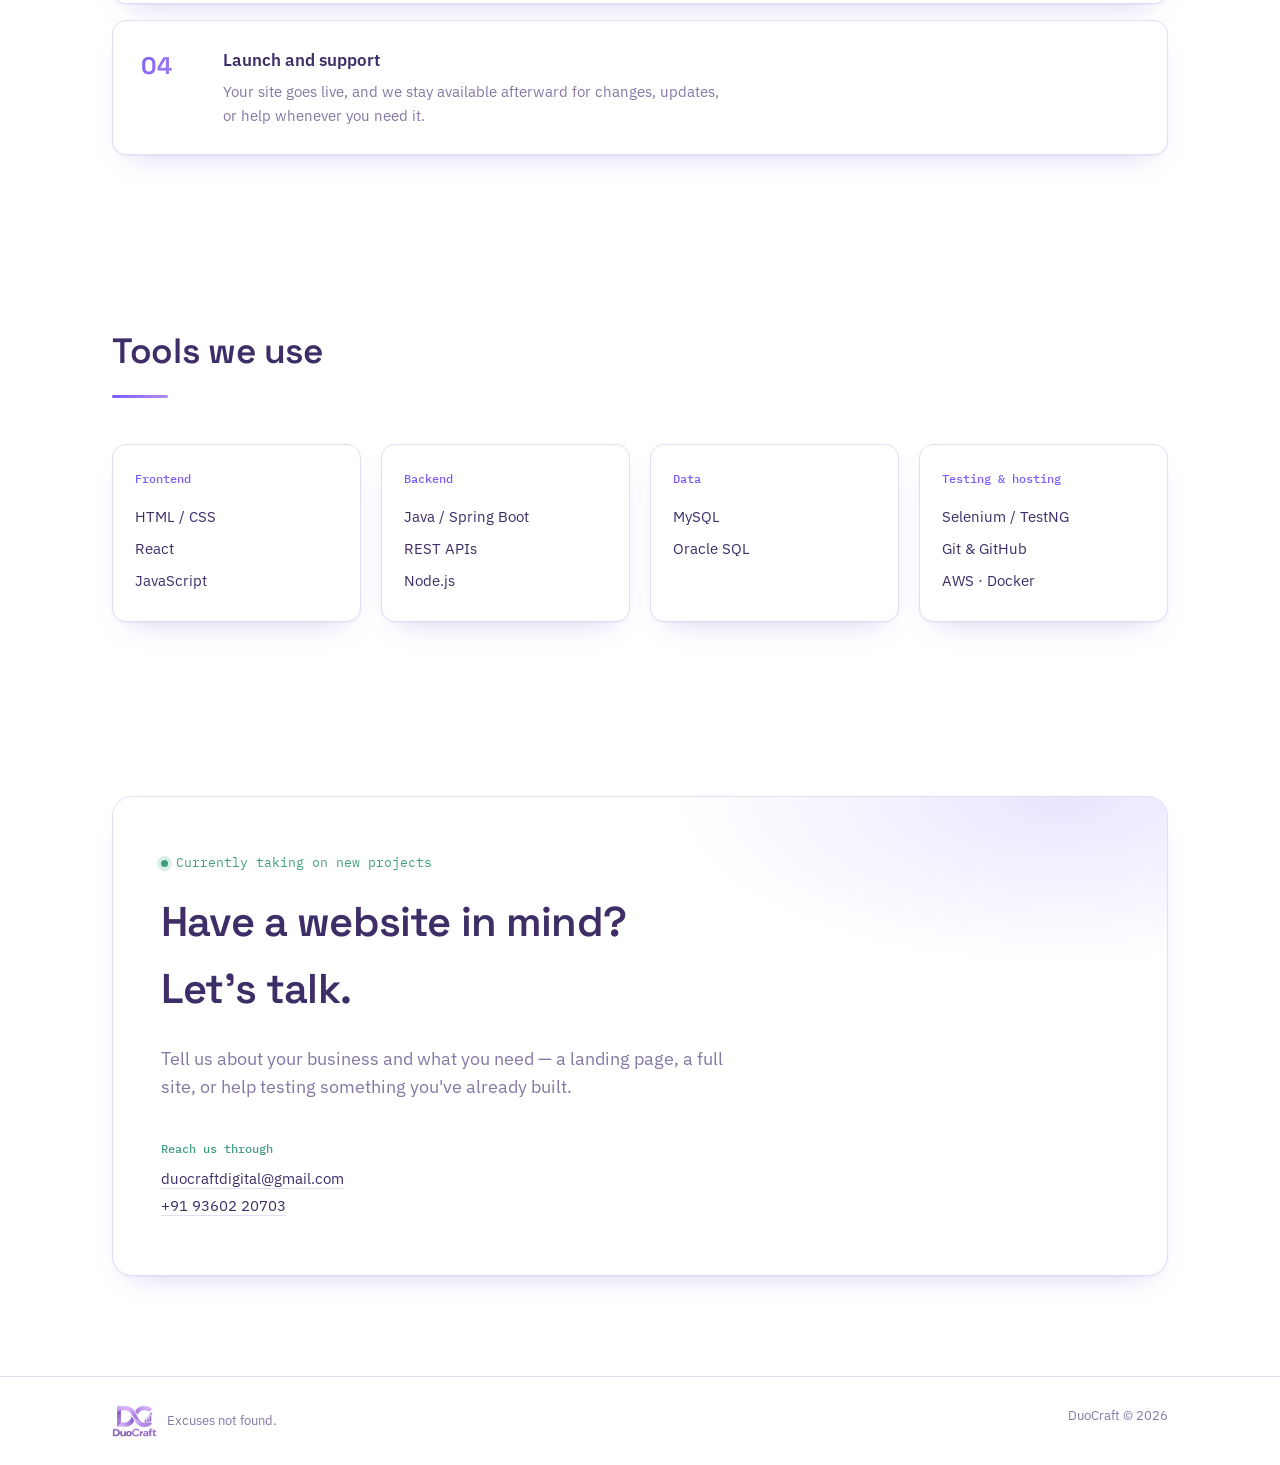
==== commit 5e959af0: "DuoCraft v.0.2" ====
--- a/index.html
+++ b/index.html
@@ -31,13 +31,15 @@
       <a href="#founders">Who we are</a>
       <a href="#contact">Contact</a>
     </nav>
-    <button class="theme-toggle" id="theme-toggle" aria-label="Toggle dark mode">
-      <svg class="icon-sun" viewBox="0 0 24 24" width="18" height="18" fill="none" stroke="currentColor" stroke-width="2" stroke-linecap="round"><circle cx="12" cy="12" r="4"></circle><path d="M12 2v2M12 20v2M4.9 4.9l1.4 1.4M17.7 17.7l1.4 1.4M2 12h2M20 12h2M4.9 19.1l1.4-1.4M17.7 6.3l1.4-1.4"></path></svg>
-      <svg class="icon-moon" viewBox="0 0 24 24" width="18" height="18" fill="none" stroke="currentColor" stroke-width="2" stroke-linecap="round" stroke-linejoin="round"><path d="M21 12.8A9 9 0 1 1 11.2 3a7 7 0 0 0 9.8 9.8z"></path></svg>
-    </button>
-    <button class="nav-toggle" id="nav-toggle" aria-label="Toggle menu" aria-expanded="false" aria-controls="nav-links">
-      <span></span><span></span><span></span>
-    </button>
+    <div class="nav-controls">
+      <button class="theme-toggle" id="theme-toggle" aria-label="Toggle dark mode">
+        <svg class="icon-sun" viewBox="0 0 24 24" width="18" height="18" fill="none" stroke="currentColor" stroke-width="2" stroke-linecap="round"><circle cx="12" cy="12" r="4"></circle><path d="M12 2v2M12 20v2M4.9 4.9l1.4 1.4M17.7 17.7l1.4 1.4M2 12h2M20 12h2M4.9 19.1l1.4-1.4M17.7 6.3l1.4-1.4"></path></svg>
+        <svg class="icon-moon" viewBox="0 0 24 24" width="18" height="18" fill="none" stroke="currentColor" stroke-width="2" stroke-linecap="round" stroke-linejoin="round"><path d="M21 12.8A9 9 0 1 1 11.2 3a7 7 0 0 0 9.8 9.8z"></path></svg>
+      </button>
+      <button class="nav-toggle" id="nav-toggle" aria-label="Toggle menu" aria-expanded="false" aria-controls="nav-links">
+        <span></span><span></span><span></span>
+      </button>
+    </div>
   </div>
 </header>
 
@@ -52,7 +54,7 @@
     </div>
   </div>
   <div class="wrap">
-    <p class="hero-eyebrow reveal"><span class="dot"></span>Available for freelance projects</p>
+    <p class="hero-eyebrow reveal"><span class="dot"></span>Available for freelance projects — Tamil Nadu, India</p>
     <h1 class="reveal">We build websites and make sure they work.</h1>
     <p class="hero-sub reveal">DuoCraft is a two-person studio. We build your website, help you reach the right customers, and stay on to support you after it goes live — not just hand it over and disappear.</p>
     <div class="hero-actions reveal">
--- a/style.css
+++ b/style.css
@@ -93,6 +93,11 @@
     display: flex;
     align-items: center;
     gap: 9px;
+  }
+  .nav-controls {
+    display: flex;
+    align-items: center;
+    gap: 10px;
   }
   .brand-badge {
     display: block;
@@ -641,7 +646,7 @@
     100% { transform: scale(1.6); opacity: 0; }
   }
   @media (max-width: 640px) {
-    .whatsapp-fab { right: 16px; bottom: 16px; width: 52px; height: 52px; }
+    .whatsapp-fab { right: 16px; bottom: 34px; width: 52px; height: 52px; }
   }
   @media (prefers-reduced-motion: reduce) {
     .whatsapp-fab::before { animation: none; display: none; }
@@ -708,58 +713,52 @@
   .review-quote.placeholder { color: var(--text-muted); }
   .review-author { font-size: 0.86rem; color: var(--text-muted); font-family: var(--font-mono); }
 
-  /* ---------- Work page: case study ---------- */
-  .work-hero { padding: 64px 0 20px; }
-  .work-hero .section-title { font-size: clamp(2rem, 4.5vw, 2.8rem); }
-  .work-hero .section-note { max-width: 60ch; font-size: 1.02rem; }
-
-  .case-study { padding: 20px 0 90px; }
-  .case-card {
-    padding: 0;
-    overflow: hidden;
-    margin-bottom: 30px;
-  }
+  /* ---------- Work / case-study page ---------- */
+  .work-hero { padding-top: 84px; padding-bottom: 24px; }
+  .work-hero .section-note { max-width: 40ch; }
+
+  .case-study { padding-top: 24px; }
+  .case-card { padding: 38px; margin-bottom: 34px; }
   .case-head {
     display: flex;
     justify-content: space-between;
     align-items: flex-start;
     gap: 20px;
     flex-wrap: wrap;
-    padding: 32px 34px 26px;
+    margin-bottom: 22px;
+    padding-bottom: 22px;
     border-bottom: 1px solid var(--line);
   }
   .case-head h3 {
     font-family: var(--font-display);
     font-weight: 600;
     font-size: 1.4rem;
-    margin: 0 0 6px;
-  }
-  .case-head .case-meta {
-    font-family: var(--font-mono);
-    font-size: 0.8rem;
-    color: var(--text-muted);
-  }
+    margin: 0 0 8px;
+    letter-spacing: -0.01em;
+  }
+  .case-meta { color: var(--text-muted); font-size: 0.92rem; margin: 0; }
   .case-tag {
     font-family: var(--font-mono);
     font-size: 0.76rem;
-    padding: 6px 12px;
+    padding: 7px 14px;
+    background: var(--bg-2);
+    border: 1px solid var(--line);
     border-radius: 999px;
-    background: color-mix(in srgb, var(--accent) 14%, transparent);
     color: var(--accent);
     white-space: nowrap;
-  }
-  .case-body { padding: 30px 34px 34px; }
-  .case-body p { color: var(--text-muted); font-size: 0.98rem; margin: 0 0 18px; max-width: 68ch; }
-  .case-body ul { margin: 0 0 8px; padding-left: 20px; color: var(--text-muted); font-size: 0.95rem; }
-  .case-body li { padding: 3px 0; }
+    height: fit-content;
+  }
+  .case-body p { color: var(--text-muted); font-size: 0.98rem; margin: 0 0 18px; max-width: 70ch; }
+  .case-body ul { margin: 0 0 30px; padding-left: 22px; color: var(--text-muted); font-size: 0.96rem; }
+  .case-body li { margin-bottom: 8px; }
+  .case-body li::marker { color: var(--accent); }
 
   .case-gallery {
     display: grid;
     grid-template-columns: 1fr 1fr;
-    gap: 18px;
-    margin-top: 24px;
-  }
-  @media (max-width: 700px) { .case-gallery { grid-template-columns: 1fr; } }
+    gap: 20px;
+  }
+  @media (max-width: 720px) { .case-gallery { grid-template-columns: 1fr; } }
   .case-gallery figure {
     margin: 0;
     border: 1px solid var(--line);
@@ -775,14 +774,18 @@
   }
   .case-gallery figcaption {
     padding: 12px 16px;
-    font-size: 0.84rem;
+    font-family: var(--font-mono);
+    font-size: 0.78rem;
     color: var(--text-muted);
-    font-family: var(--font-mono);
     border-top: 1px solid var(--line);
   }
 
   .case-cta {
-    text-align: center;
-    padding: 10px 0 0;
-  }
-  .case-cta p { color: var(--text-muted); margin: 0 0 18px; }
+    display: flex;
+    align-items: center;
+    justify-content: space-between;
+    gap: 20px;
+    flex-wrap: wrap;
+    padding: 30px 0 60px;
+  }
+  .case-cta p { font-family: var(--font-display); font-weight: 600; font-size: 1.15rem; margin: 0; }
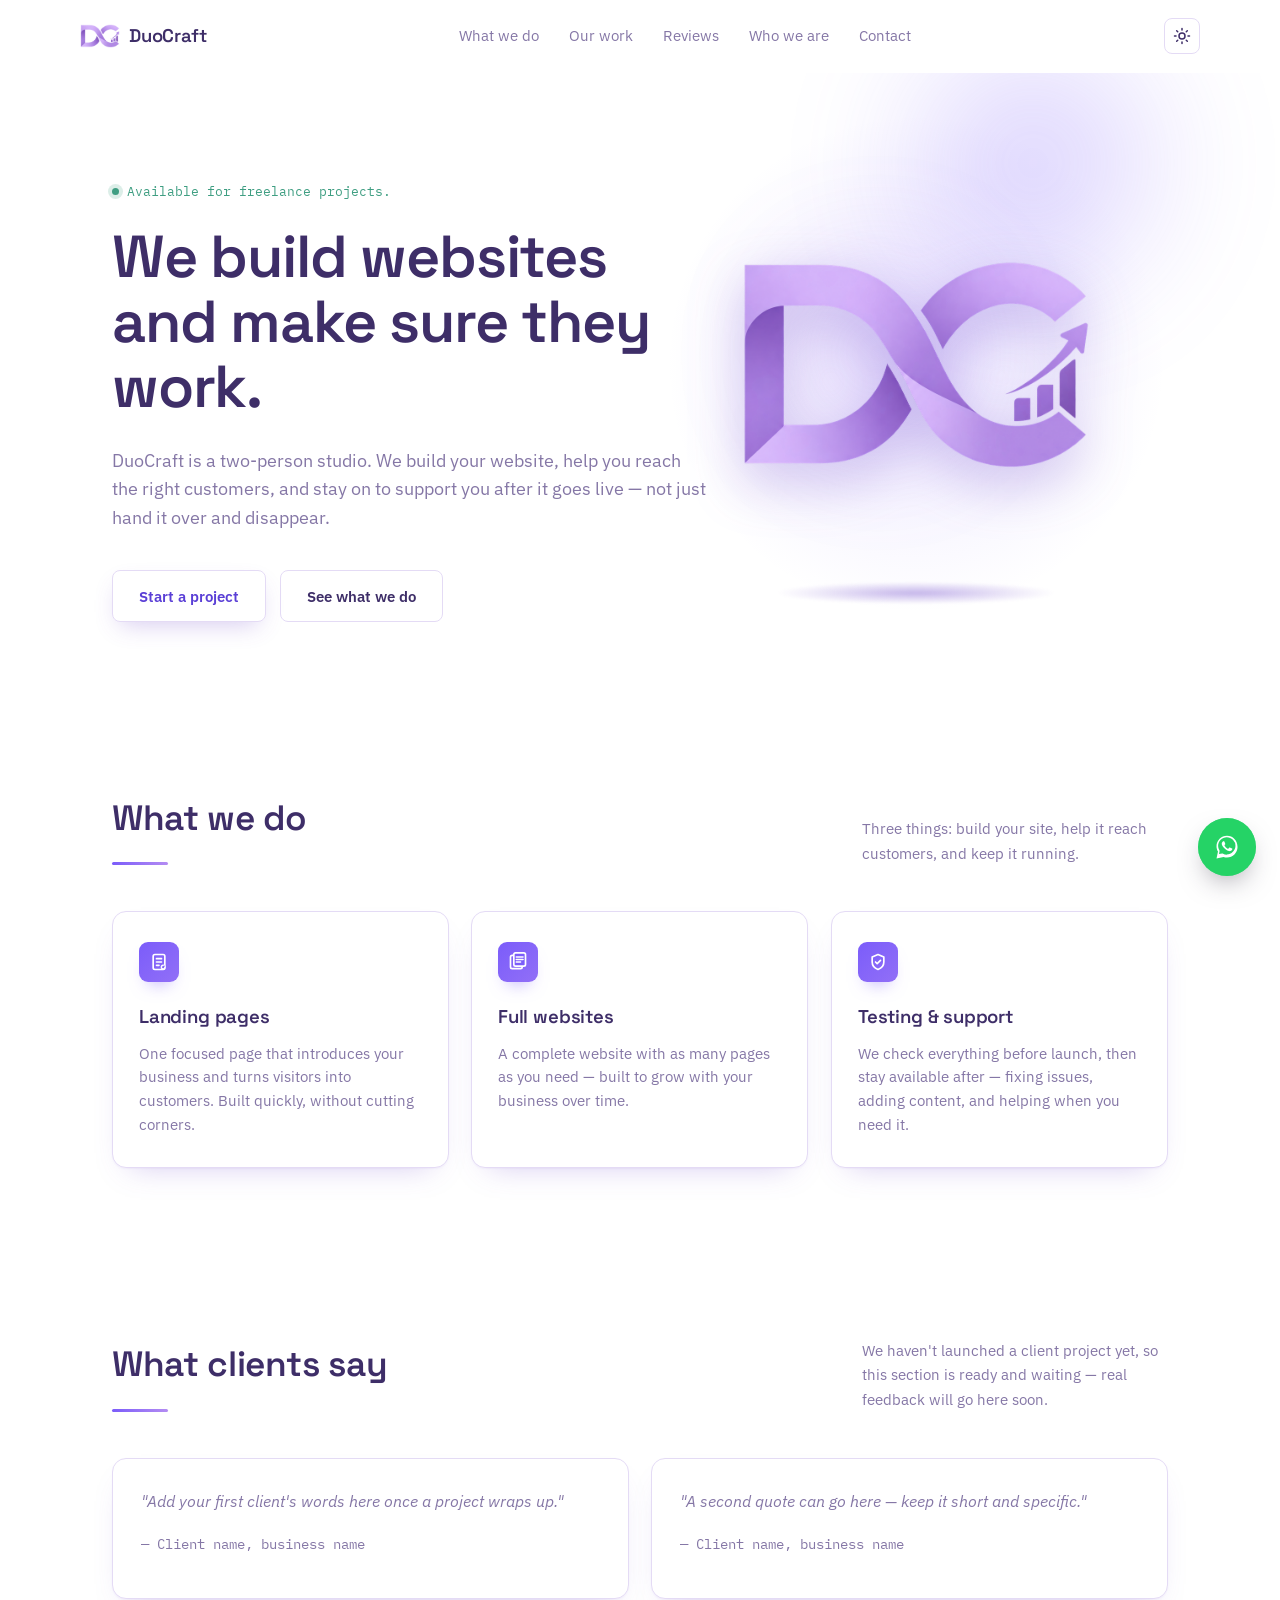
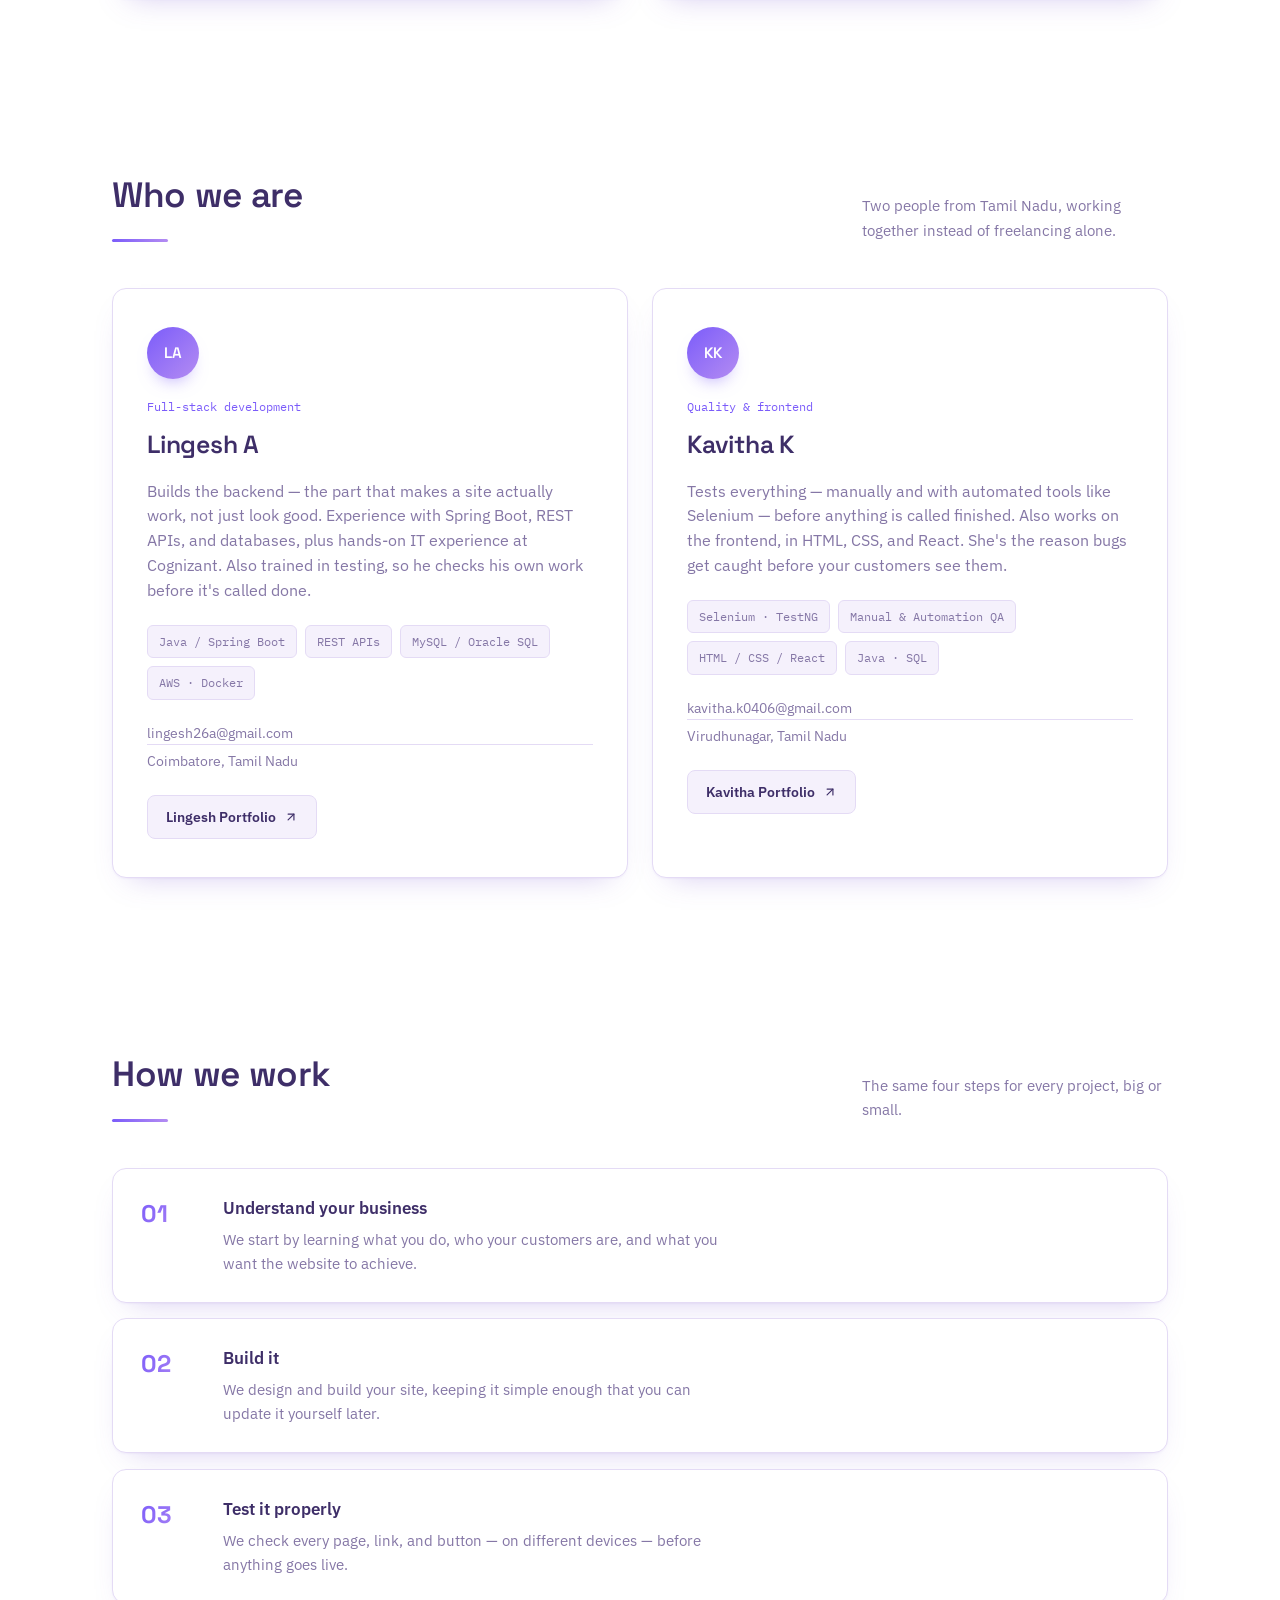
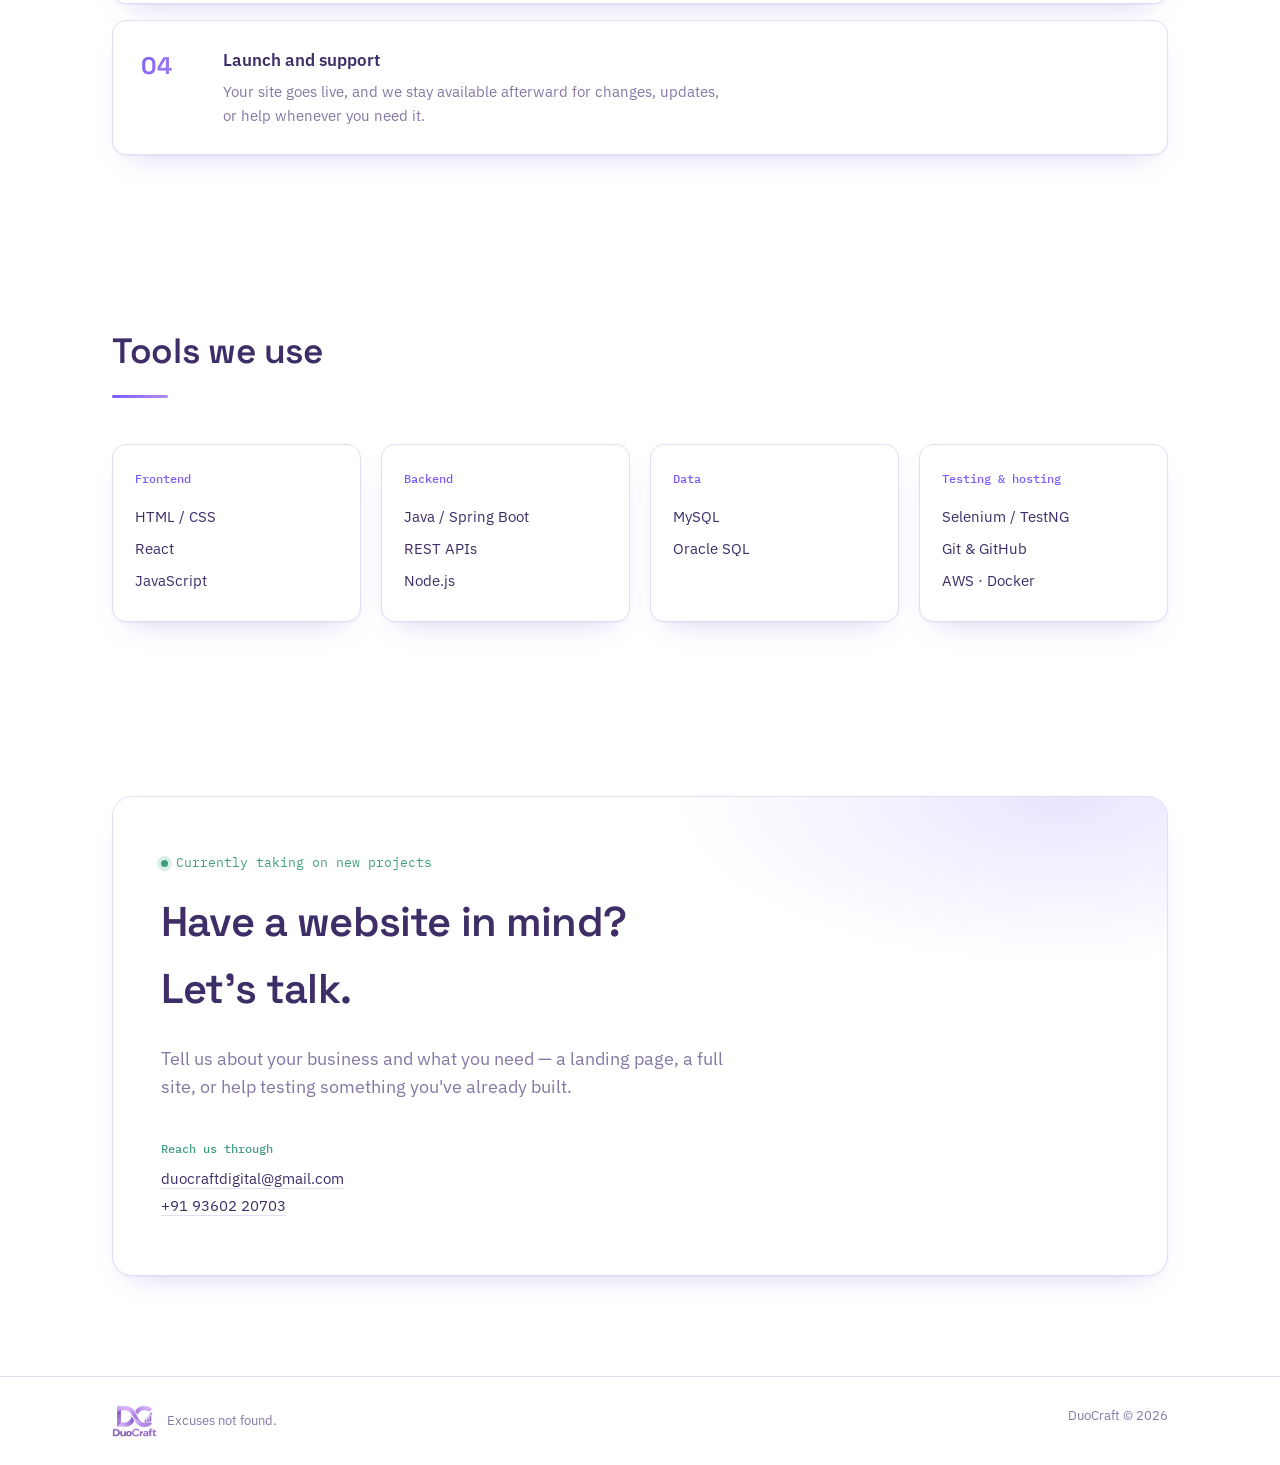
==== commit b7f1e2ef: "DuoCraft v.0.2" ====
--- a/index.html
+++ b/index.html
@@ -54,7 +54,7 @@
     </div>
   </div>
   <div class="wrap">
-    <p class="hero-eyebrow reveal"><span class="dot"></span>Available for freelance projects — Tamil Nadu, India</p>
+    <p class="hero-eyebrow reveal"><span class="dot"></span>Available for freelance projects.</p>
     <h1 class="reveal">We build websites and make sure they work.</h1>
     <p class="hero-sub reveal">DuoCraft is a two-person studio. We build your website, help you reach the right customers, and stay on to support you after it goes live — not just hand it over and disappear.</p>
     <div class="hero-actions reveal">
--- a/style.css
+++ b/style.css
@@ -96,6 +96,8 @@
   }
   .nav-controls {
     display: flex;
+    flex-direction: row;
+    flex-wrap: nowrap;
     align-items: center;
     gap: 10px;
   }
@@ -780,6 +782,21 @@
     border-top: 1px solid var(--line);
   }
 
+  .case-links {
+    display: flex;
+    flex-wrap: wrap;
+    gap: 12px;
+    margin-bottom: 20px;
+  }
+  .case-links .founder-portfolio-btn { margin-top: 0; }
+  .case-note {
+    font-size: 0.9rem;
+    color: var(--text-muted);
+    border-top: 1px solid var(--line);
+    padding-top: 18px;
+    margin: 0 !important;
+  }
+
   .case-cta {
     display: flex;
     align-items: center;
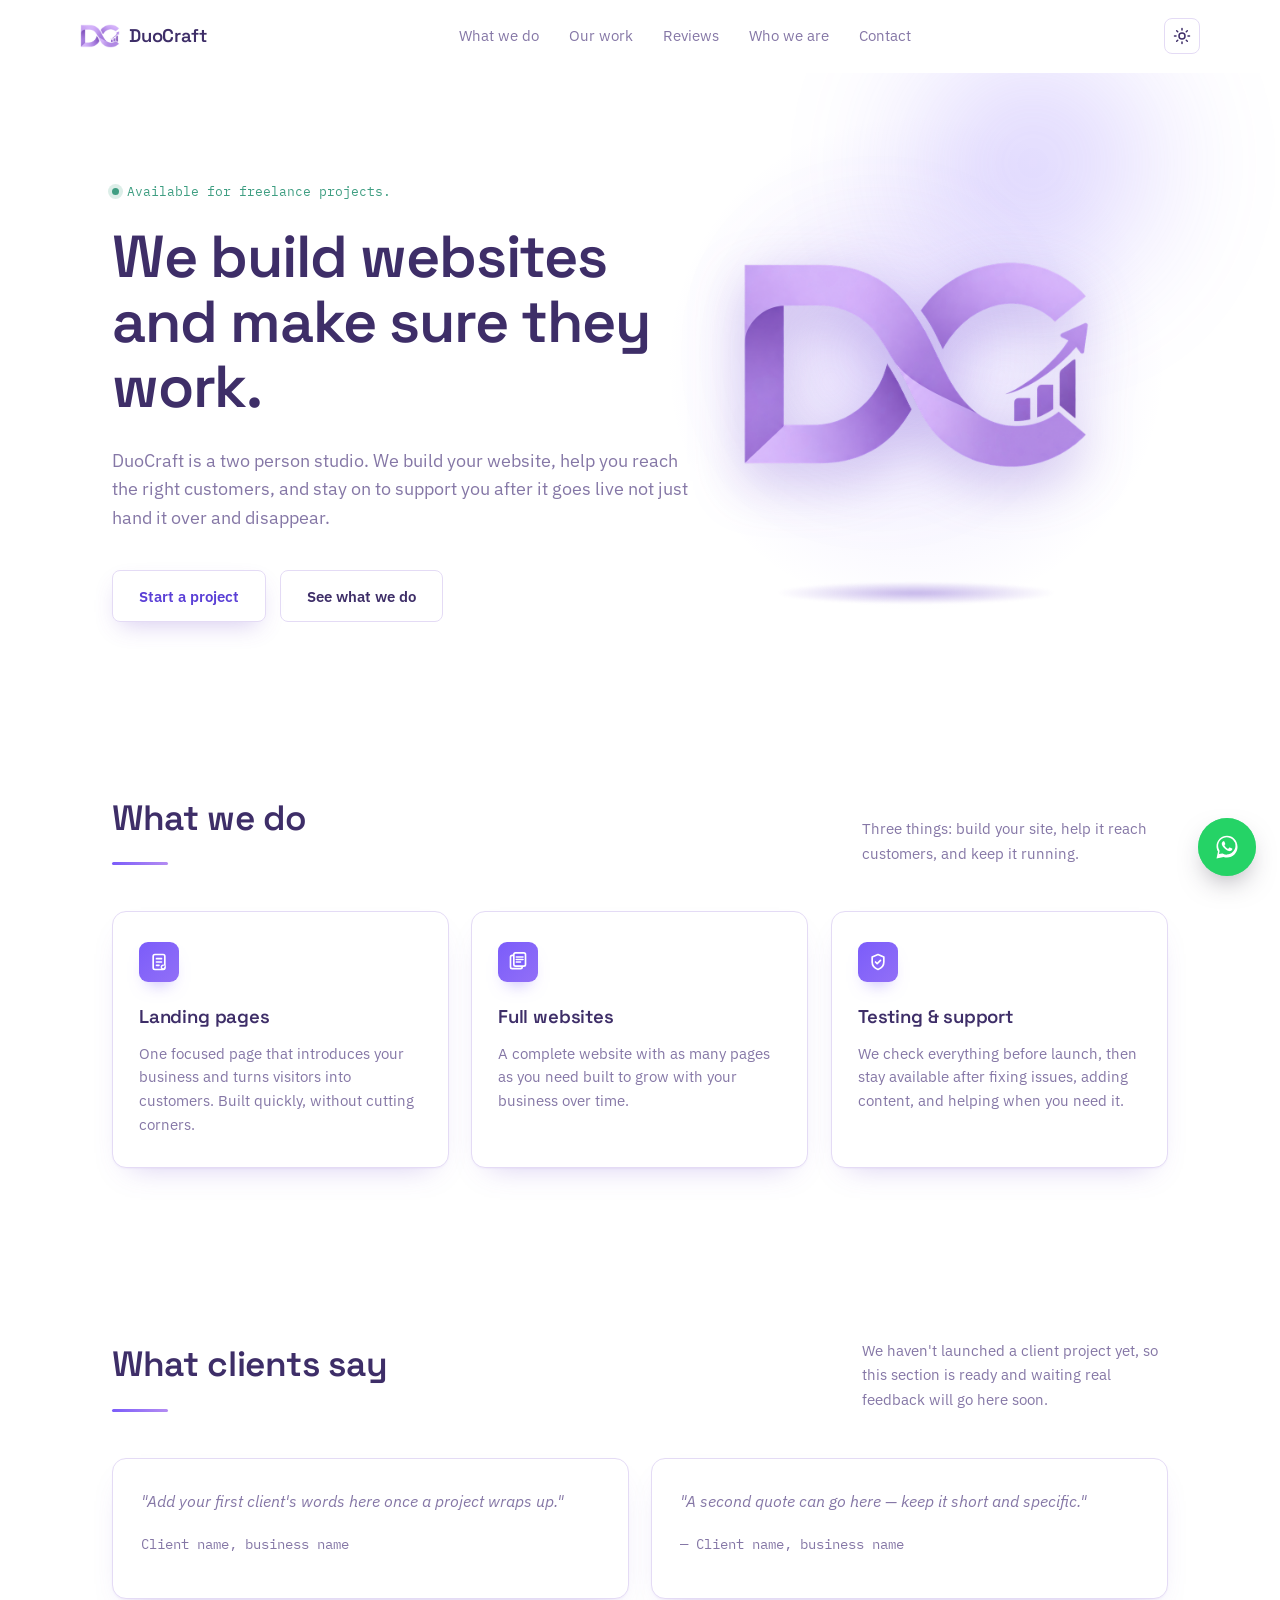
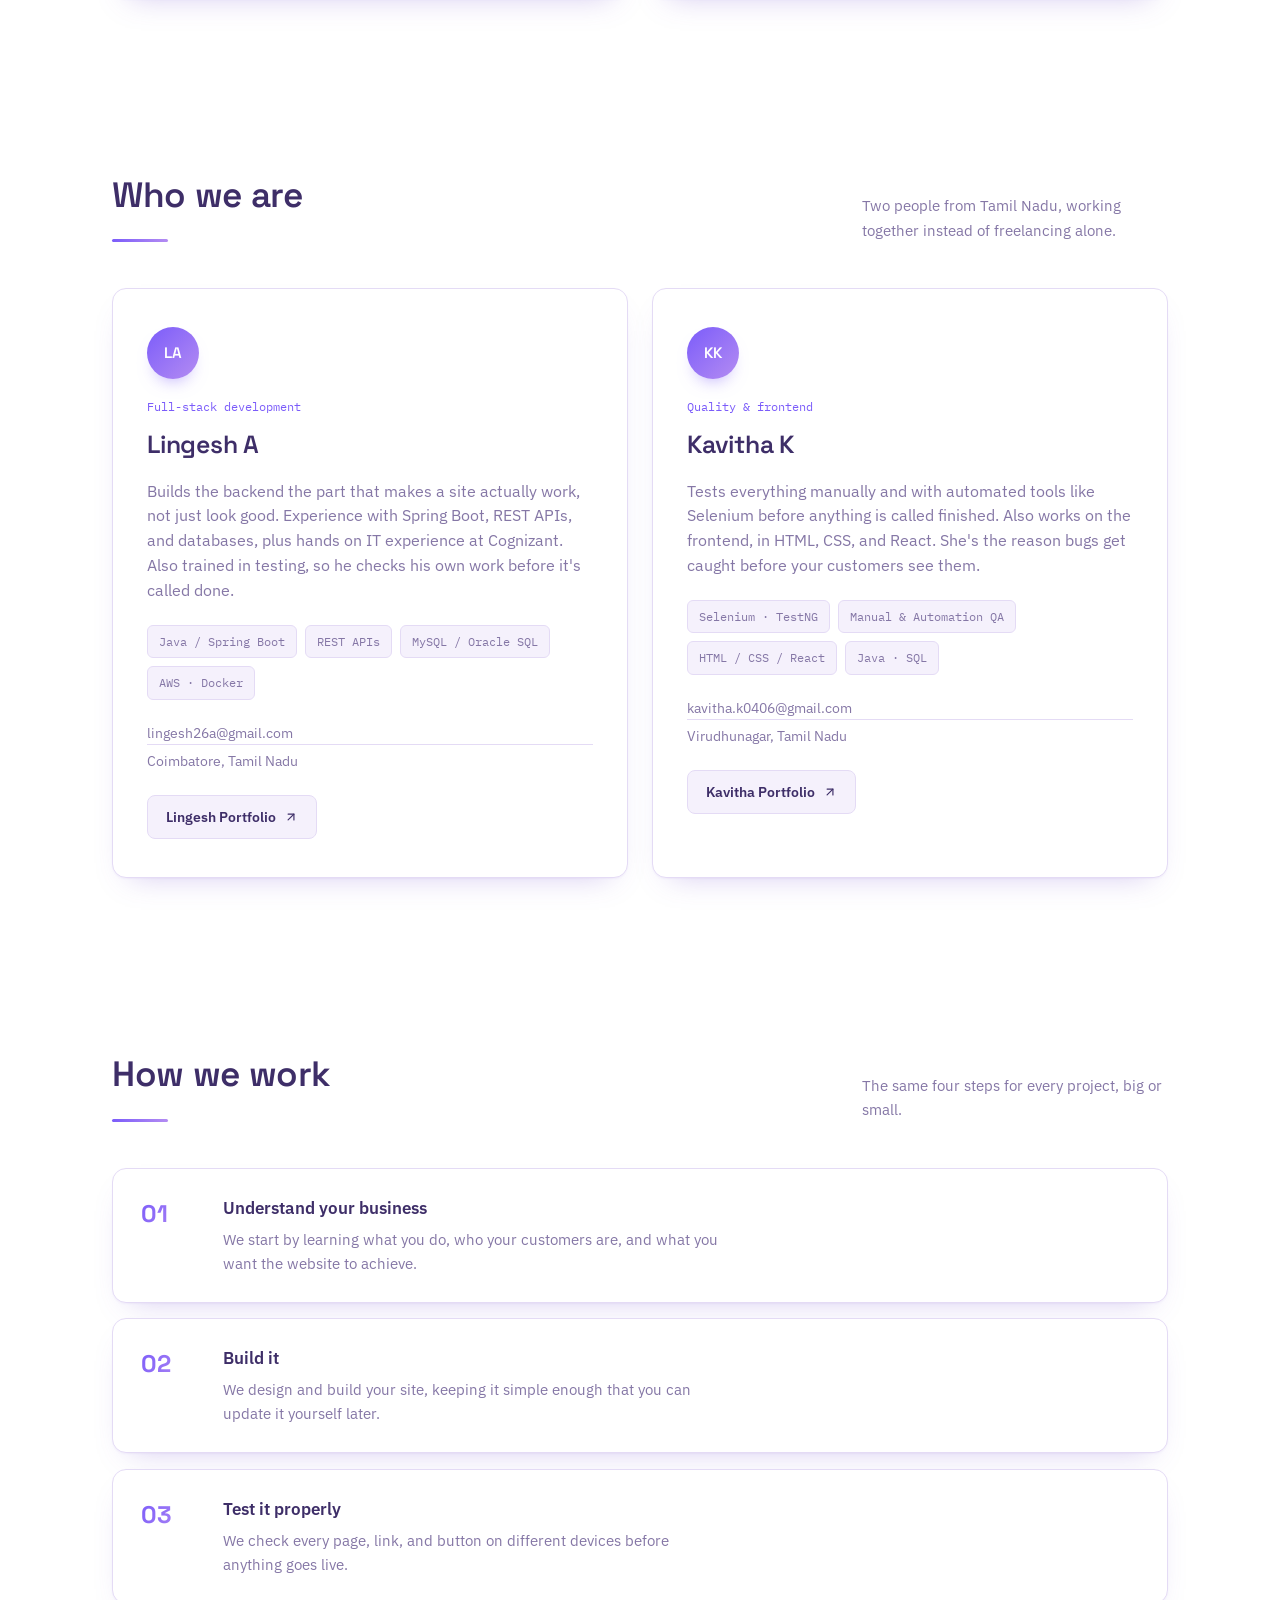
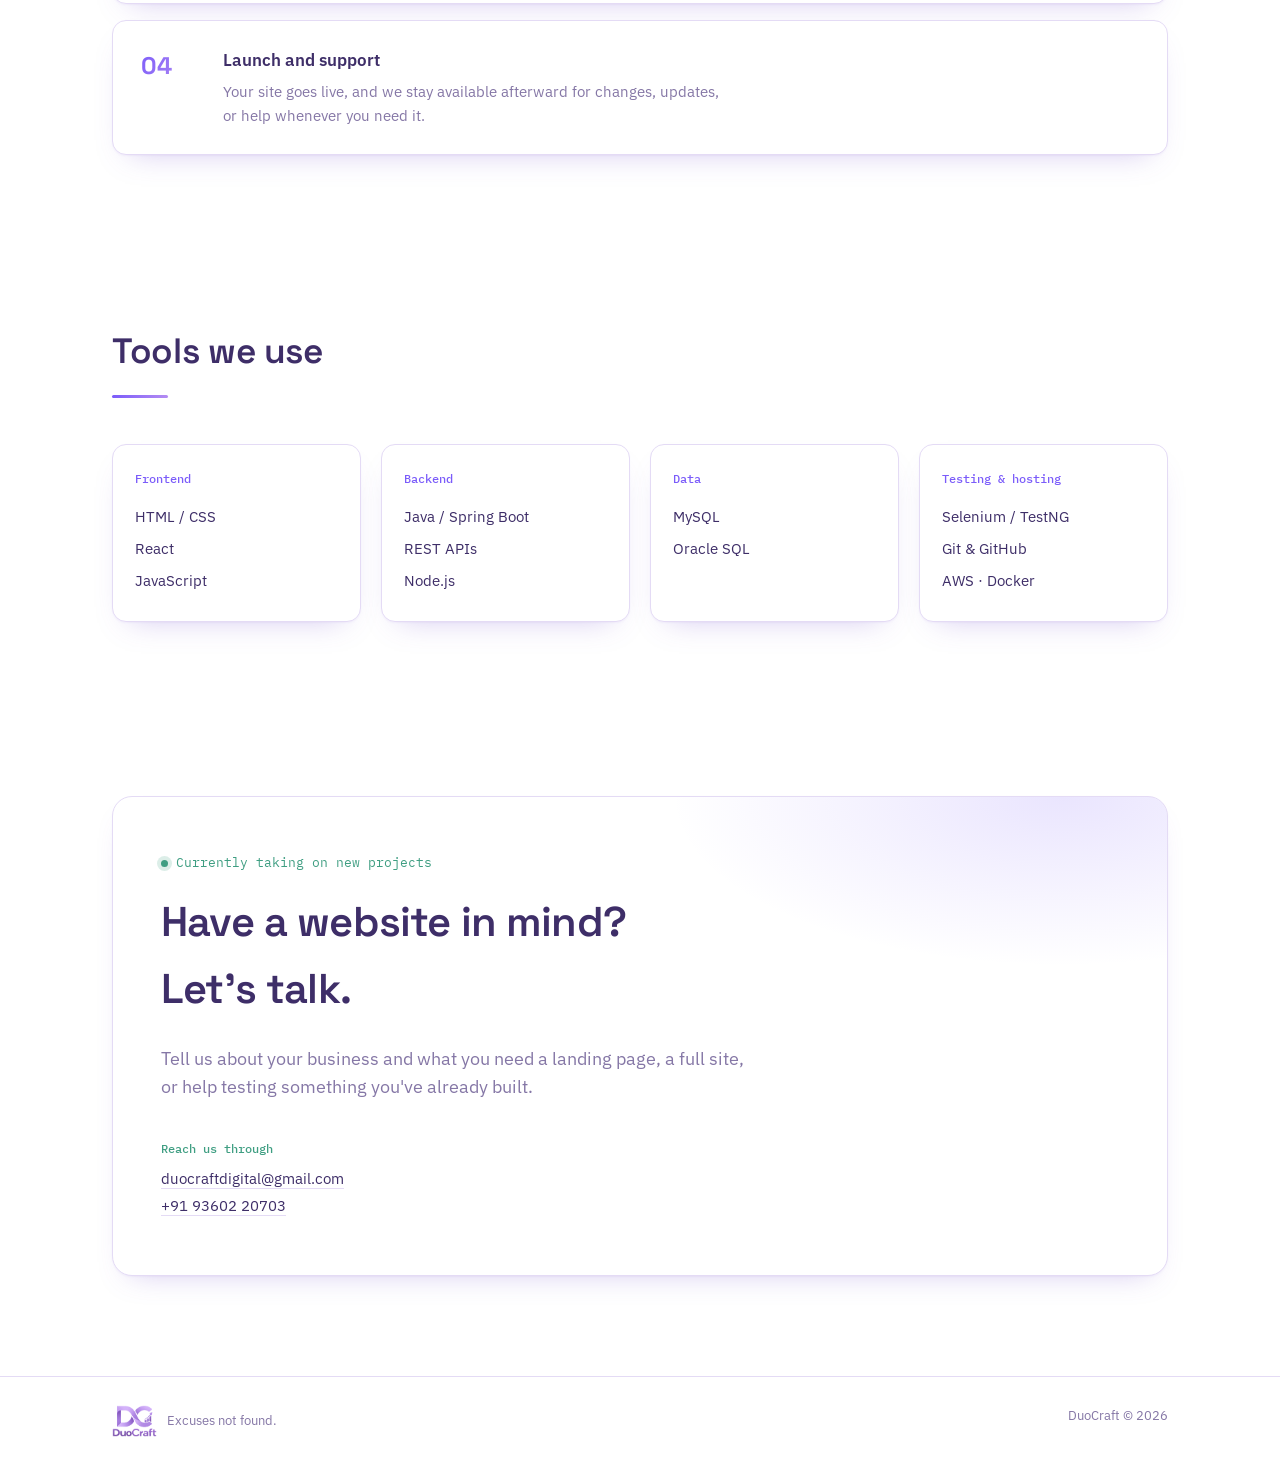
==== commit 1722c753: "DuoCraft v.0.2" ====
--- a/index.html
+++ b/index.html
@@ -56,7 +56,7 @@
   <div class="wrap">
     <p class="hero-eyebrow reveal"><span class="dot"></span>Available for freelance projects.</p>
     <h1 class="reveal">We build websites and make sure they work.</h1>
-    <p class="hero-sub reveal">DuoCraft is a two-person studio. We build your website, help you reach the right customers, and stay on to support you after it goes live — not just hand it over and disappear.</p>
+    <p class="hero-sub reveal">DuoCraft is a two person studio. We build your website, help you reach the right customers, and stay on to support you after it goes live not just hand it over and disappear.</p>
     <div class="hero-actions reveal">
       <a class="btn btn-primary" href="#contact">Start a project</a>
       <a class="btn btn-ghost" href="#work">See what we do</a>
@@ -86,7 +86,7 @@
             <svg viewBox="0 0 24 24" width="20" height="20" fill="none" stroke="#fff" stroke-width="2" stroke-linecap="round" stroke-linejoin="round"><rect x="3" y="4" width="14" height="16" rx="2"></rect><rect x="7" y="1" width="14" height="16" rx="2" fill="#7B5CFA" stroke="#fff"></rect><path d="M10 6h8M10 9h8M10 12h5"></path></svg>
           </div>
           <h3>Full websites</h3>
-          <p>A complete website with as many pages as you need — built to grow with your business over time.</p>
+          <p>A complete website with as many pages as you need built to grow with your business over time.</p>
         </div>
       </div>
       <div class="service tilt-card reveal">
@@ -95,7 +95,7 @@
             <svg viewBox="0 0 24 24" width="20" height="20" fill="none" stroke="#fff" stroke-width="2" stroke-linecap="round" stroke-linejoin="round"><path d="M12 3l7 3v6c0 4.5-3 7.5-7 9-4-1.5-7-4.5-7-9V6l7-3Z"></path><path d="M9 12l2 2 4-4"></path></svg>
           </div>
           <h3>Testing &amp; support</h3>
-          <p>We check everything before launch, then stay available after — fixing issues, adding content, and helping when you need it.</p>
+          <p>We check everything before launch, then stay available after fixing issues, adding content, and helping when you need it.</p>
         </div>
       </div>
     </div>
@@ -106,13 +106,13 @@
   <div class="wrap">
     <div class="section-head reveal">
       <h2 class="section-title">What clients say</h2>
-      <p class="section-note">We haven't launched a client project yet, so this section is ready and waiting — real feedback will go here soon.</p>
+      <p class="section-note">We haven't launched a client project yet, so this section is ready and waiting real feedback will go here soon.</p>
     </div>
     <div class="reviews-grid">
       <div class="review-card tilt-card reveal">
         <div class="tilt-inner">
           <p class="review-quote placeholder">"Add your first client's words here once a project wraps up."</p>
-          <p class="review-author">— Client name, business name</p>
+          <p class="review-author"> Client name, business name</p>
         </div>
       </div>
       <div class="review-card tilt-card reveal">
@@ -137,7 +137,7 @@
           <div class="founder-avatar">LA</div>
           <p class="founder-role">Full-stack development</p>
           <h3 class="founder-name">Lingesh A</h3>
-          <p class="founder-bio">Builds the backend — the part that makes a site actually work, not just look good. Experience with Spring Boot, REST APIs, and databases, plus hands-on IT experience at Cognizant. Also trained in testing, so he checks his own work before it's called done.</p>
+          <p class="founder-bio">Builds the backend the part that makes a site actually work, not just look good. Experience with Spring Boot, REST APIs, and databases, plus hands on IT experience at Cognizant. Also trained in testing, so he checks his own work before it's called done.</p>
           <div class="chip-row">
             <span class="chip">Java / Spring Boot</span>
             <span class="chip">REST APIs</span>
@@ -160,7 +160,7 @@
           <div class="founder-avatar">KK</div>
           <p class="founder-role">Quality &amp; frontend</p>
           <h3 class="founder-name">Kavitha K</h3>
-          <p class="founder-bio">Tests everything — manually and with automated tools like Selenium — before anything is called finished. Also works on the frontend, in HTML, CSS, and React. She's the reason bugs get caught before your customers see them.</p>
+          <p class="founder-bio">Tests everything manually and with automated tools like Selenium before anything is called finished. Also works on the frontend, in HTML, CSS, and React. She's the reason bugs get caught before your customers see them.</p>
           <div class="chip-row">
             <span class="chip">Selenium · TestNG</span>
             <span class="chip">Manual &amp; Automation QA</span>
@@ -206,7 +206,7 @@
         <div class="step-num">03</div>
         <div class="step-body">
           <h4>Test it properly</h4>
-          <p>We check every page, link, and button — on different devices — before anything goes live.</p>
+          <p>We check every page, link, and button on different devices before anything goes live.</p>
         </div>
       </div>
       <div class="step tilt-card reveal">
@@ -252,7 +252,7 @@
       <div class="tilt-inner">
         <p class="cta-badge"><span class="dot"></span>Currently taking on new projects</p>
         <h2 class="cta-title">Have a website in mind? Let's talk.</h2>
-        <p class="hero-sub" style="margin-bottom:0;">Tell us about your business and what you need — a landing page, a full site, or help testing something you've already built.</p>
+        <p class="hero-sub" style="margin-bottom:0;">Tell us about your business and what you need a landing page, a full site, or help testing something you've already built.</p>
         <div class="cta-row">
           <div class="cta-col">
             <h6>Reach us through</h6>
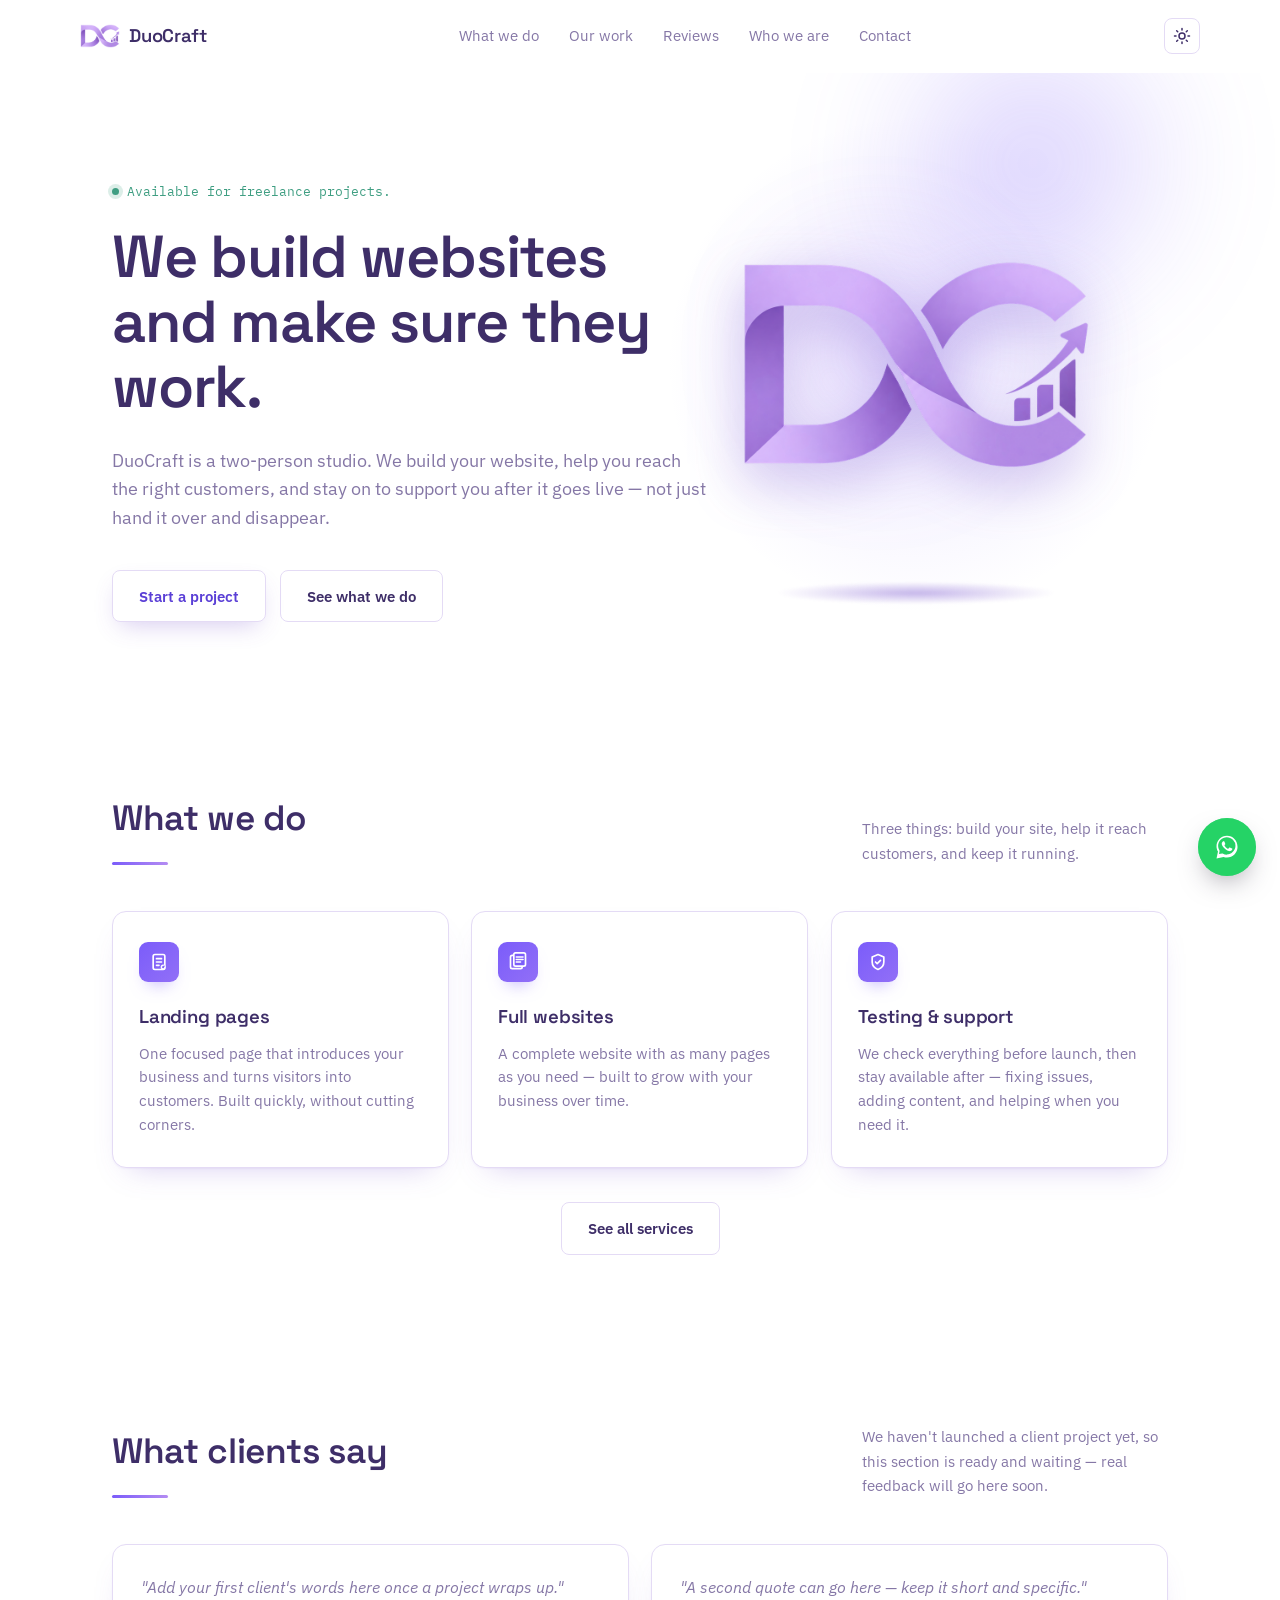
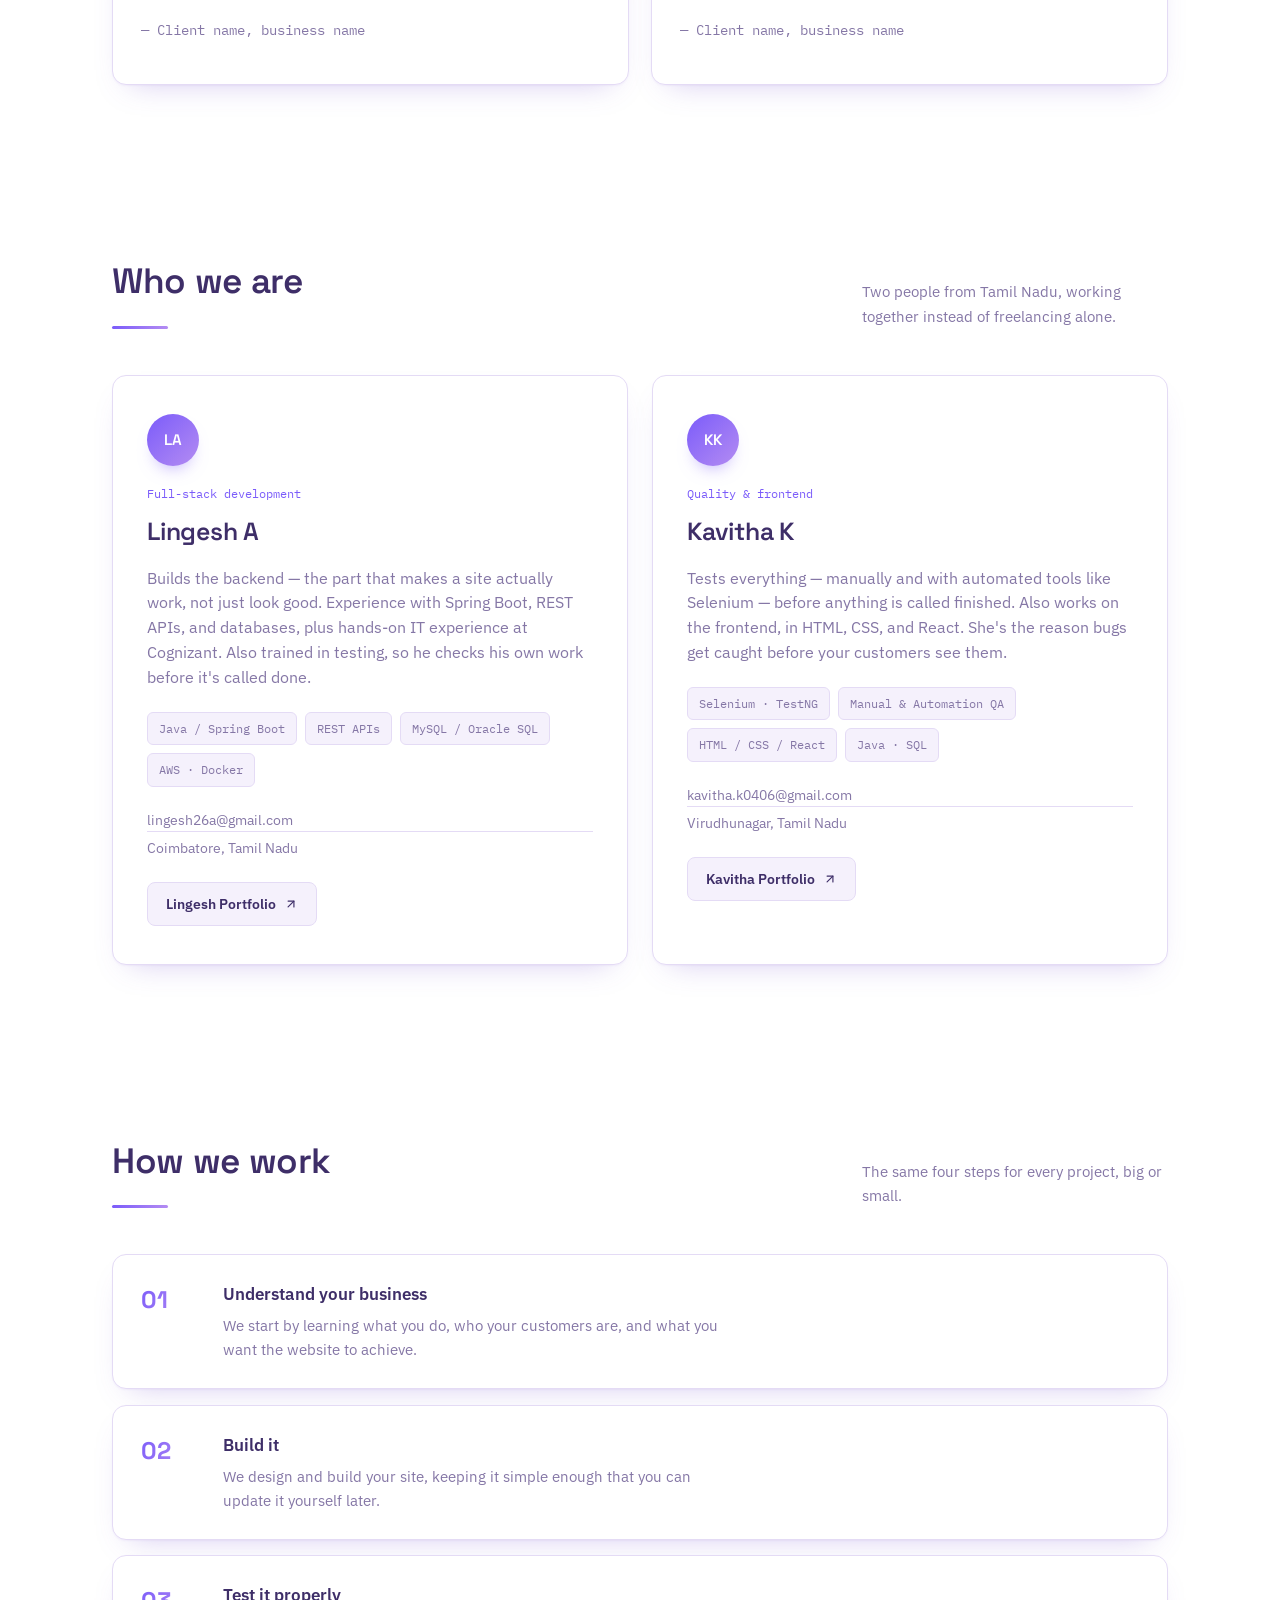
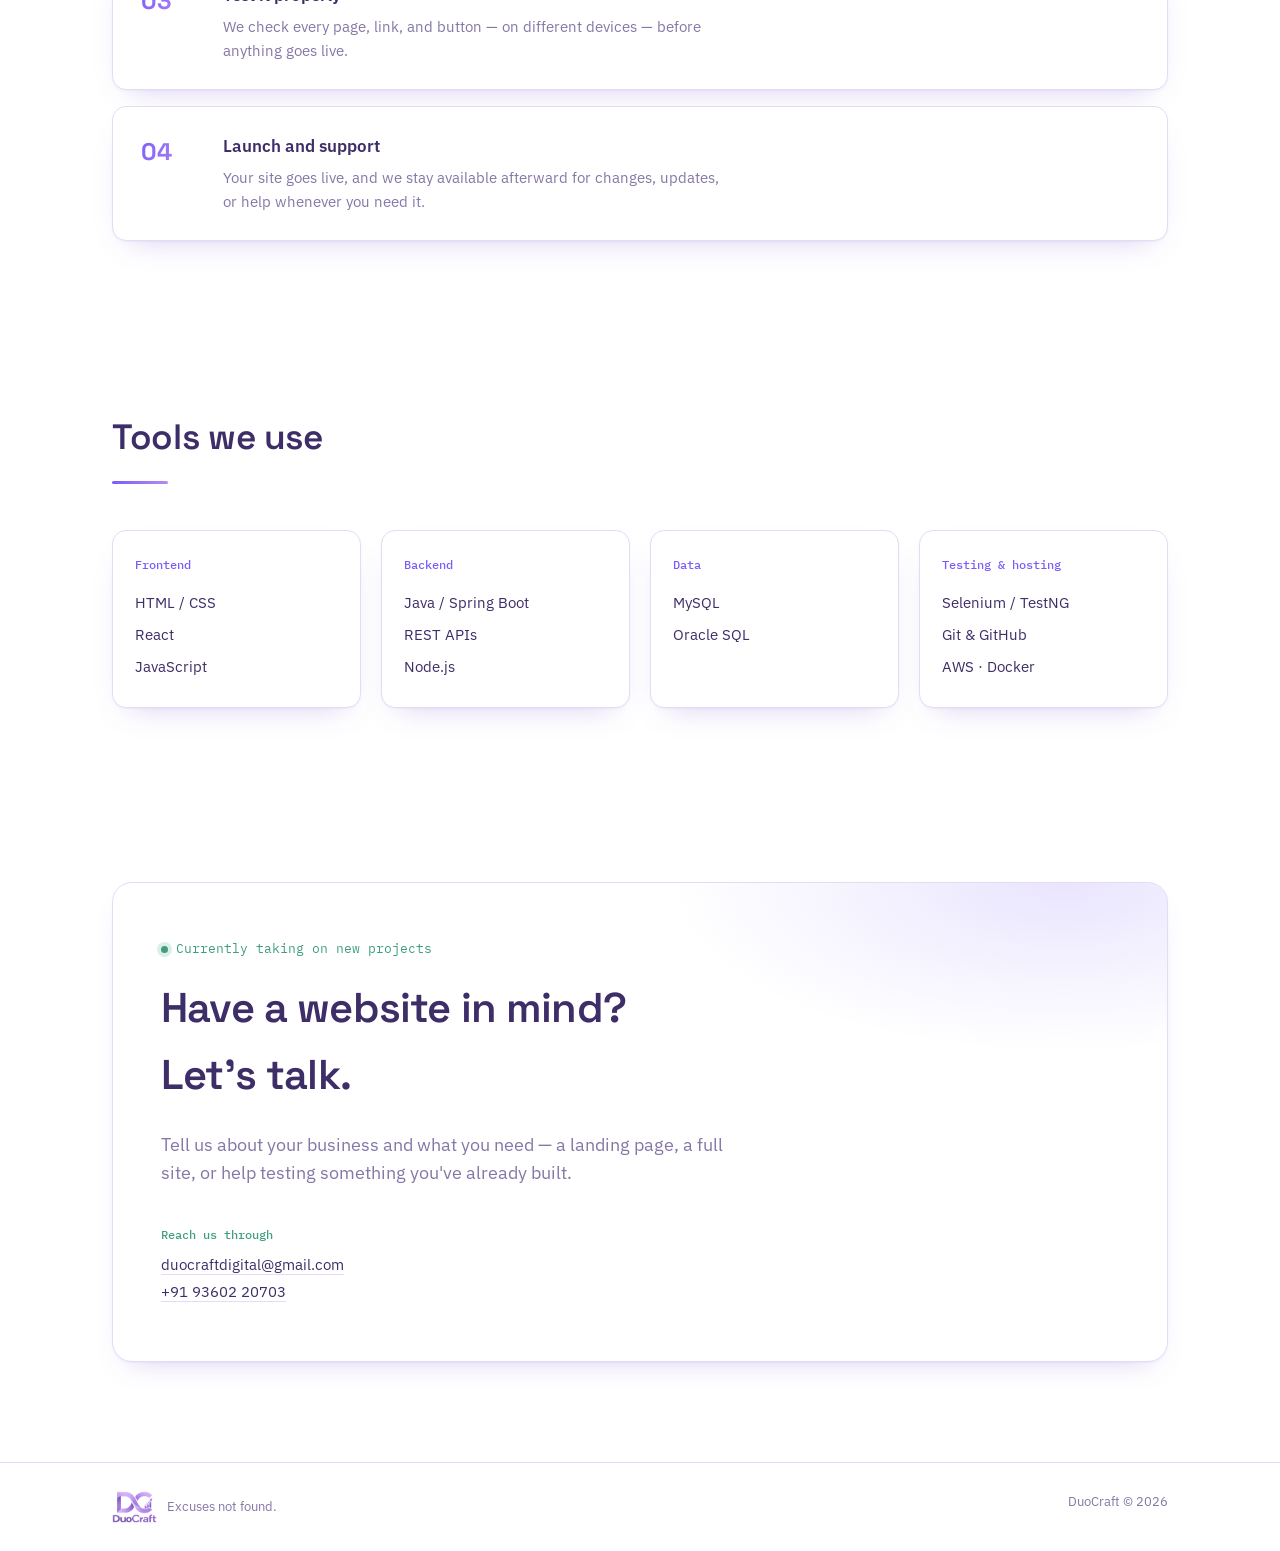
==== commit d3675df7: "DuoCraft v.0.4" ====
--- a/index.html
+++ b/index.html
@@ -8,6 +8,8 @@
 <link rel="preconnect" href="https://fonts.gstatic.com" crossorigin>
 <link href="https://fonts.googleapis.com/css2?family=Space+Grotesk:wght@500;600;700&family=IBM+Plex+Sans:wght@400;500;600&family=IBM+Plex+Mono:wght@400;500&display=swap" rel="stylesheet">
 <link rel="stylesheet" href="style.css">
+<link rel="icon" href="assets/favicon.ico" sizes="any">
+<link rel="apple-touch-icon" href="assets/apple-touch-icon.png">
 <script>
   (function() {
     var saved = localStorage.getItem('duocraft-theme');
@@ -20,16 +22,16 @@
 
 <header id="site-header">
   <div class="wrap nav">
-    <a class="nav-mark" href="#top">
-      <img class="brand-badge" src="duocraft-badge.png" alt="DuoCraft" width="40" height="24">
+    <a class="nav-mark" href="#top" data-section="top">
+      <img class="brand-badge" src="assets/duocraft-badge.png" alt="DuoCraft" width="40" height="24">
       DuoCraft
     </a>
     <nav class="nav-links" id="nav-links">
-      <a href="#work">What we do</a>
+      <a href="services.html">What we do</a>
       <a href="work.html">Our work</a>
-      <a href="#reviews">Reviews</a>
-      <a href="#founders">Who we are</a>
-      <a href="#contact">Contact</a>
+      <a href="#reviews" data-section="reviews">Reviews</a>
+      <a href="#founders" data-section="founders">Who we are</a>
+      <a href="#contact" data-section="contact">Contact</a>
     </nav>
     <div class="nav-controls">
       <button class="theme-toggle" id="theme-toggle" aria-label="Toggle dark mode">
@@ -50,16 +52,16 @@
     <div class="hero-stage-glow"></div>
     <div class="hero-stage-shadow"></div>
     <div class="hero-logo-spin">
-      <img src="duocraft-badge.png" alt="DuoCraft logo">
+      <img src="assets/duocraft-badge.png" alt="DuoCraft logo">
     </div>
   </div>
   <div class="wrap">
     <p class="hero-eyebrow reveal"><span class="dot"></span>Available for freelance projects.</p>
     <h1 class="reveal">We build websites and make sure they work.</h1>
-    <p class="hero-sub reveal">DuoCraft is a two person studio. We build your website, help you reach the right customers, and stay on to support you after it goes live not just hand it over and disappear.</p>
+    <p class="hero-sub reveal">DuoCraft is a two-person studio. We build your website, help you reach the right customers, and stay on to support you after it goes live — not just hand it over and disappear.</p>
     <div class="hero-actions reveal">
-      <a class="btn btn-primary" href="#contact">Start a project</a>
-      <a class="btn btn-ghost" href="#work">See what we do</a>
+      <a class="btn btn-primary" href="#contact" data-section="contact">Start a project</a>
+      <a class="btn btn-ghost" href="services.html">See what we do</a>
     </div>
   </div>
 </section>
@@ -86,7 +88,7 @@
             <svg viewBox="0 0 24 24" width="20" height="20" fill="none" stroke="#fff" stroke-width="2" stroke-linecap="round" stroke-linejoin="round"><rect x="3" y="4" width="14" height="16" rx="2"></rect><rect x="7" y="1" width="14" height="16" rx="2" fill="#7B5CFA" stroke="#fff"></rect><path d="M10 6h8M10 9h8M10 12h5"></path></svg>
           </div>
           <h3>Full websites</h3>
-          <p>A complete website with as many pages as you need built to grow with your business over time.</p>
+          <p>A complete website with as many pages as you need — built to grow with your business over time.</p>
         </div>
       </div>
       <div class="service tilt-card reveal">
@@ -95,9 +97,12 @@
             <svg viewBox="0 0 24 24" width="20" height="20" fill="none" stroke="#fff" stroke-width="2" stroke-linecap="round" stroke-linejoin="round"><path d="M12 3l7 3v6c0 4.5-3 7.5-7 9-4-1.5-7-4.5-7-9V6l7-3Z"></path><path d="M9 12l2 2 4-4"></path></svg>
           </div>
           <h3>Testing &amp; support</h3>
-          <p>We check everything before launch, then stay available after fixing issues, adding content, and helping when you need it.</p>
-        </div>
-      </div>
+          <p>We check everything before launch, then stay available after — fixing issues, adding content, and helping when you need it.</p>
+        </div>
+      </div>
+    </div>
+    <div class="section-more reveal">
+      <a class="btn btn-ghost" href="services.html">See all services</a>
     </div>
   </div>
 </section>
@@ -106,13 +111,13 @@
   <div class="wrap">
     <div class="section-head reveal">
       <h2 class="section-title">What clients say</h2>
-      <p class="section-note">We haven't launched a client project yet, so this section is ready and waiting real feedback will go here soon.</p>
+      <p class="section-note">We haven't launched a client project yet, so this section is ready and waiting — real feedback will go here soon.</p>
     </div>
     <div class="reviews-grid">
       <div class="review-card tilt-card reveal">
         <div class="tilt-inner">
           <p class="review-quote placeholder">"Add your first client's words here once a project wraps up."</p>
-          <p class="review-author"> Client name, business name</p>
+          <p class="review-author">— Client name, business name</p>
         </div>
       </div>
       <div class="review-card tilt-card reveal">
@@ -137,7 +142,7 @@
           <div class="founder-avatar">LA</div>
           <p class="founder-role">Full-stack development</p>
           <h3 class="founder-name">Lingesh A</h3>
-          <p class="founder-bio">Builds the backend the part that makes a site actually work, not just look good. Experience with Spring Boot, REST APIs, and databases, plus hands on IT experience at Cognizant. Also trained in testing, so he checks his own work before it's called done.</p>
+          <p class="founder-bio">Builds the backend — the part that makes a site actually work, not just look good. Experience with Spring Boot, REST APIs, and databases, plus hands-on IT experience at Cognizant. Also trained in testing, so he checks his own work before it's called done.</p>
           <div class="chip-row">
             <span class="chip">Java / Spring Boot</span>
             <span class="chip">REST APIs</span>
@@ -160,7 +165,7 @@
           <div class="founder-avatar">KK</div>
           <p class="founder-role">Quality &amp; frontend</p>
           <h3 class="founder-name">Kavitha K</h3>
-          <p class="founder-bio">Tests everything manually and with automated tools like Selenium before anything is called finished. Also works on the frontend, in HTML, CSS, and React. She's the reason bugs get caught before your customers see them.</p>
+          <p class="founder-bio">Tests everything — manually and with automated tools like Selenium — before anything is called finished. Also works on the frontend, in HTML, CSS, and React. She's the reason bugs get caught before your customers see them.</p>
           <div class="chip-row">
             <span class="chip">Selenium · TestNG</span>
             <span class="chip">Manual &amp; Automation QA</span>
@@ -206,7 +211,7 @@
         <div class="step-num">03</div>
         <div class="step-body">
           <h4>Test it properly</h4>
-          <p>We check every page, link, and button on different devices before anything goes live.</p>
+          <p>We check every page, link, and button — on different devices — before anything goes live.</p>
         </div>
       </div>
       <div class="step tilt-card reveal">
@@ -252,7 +257,7 @@
       <div class="tilt-inner">
         <p class="cta-badge"><span class="dot"></span>Currently taking on new projects</p>
         <h2 class="cta-title">Have a website in mind? Let's talk.</h2>
-        <p class="hero-sub" style="margin-bottom:0;">Tell us about your business and what you need a landing page, a full site, or help testing something you've already built.</p>
+        <p class="hero-sub" style="margin-bottom:0;">Tell us about your business and what you need — a landing page, a full site, or help testing something you've already built.</p>
         <div class="cta-row">
           <div class="cta-col">
             <h6>Reach us through</h6>
@@ -276,7 +281,7 @@
 <footer>
   <div class="wrap">
     <div style="display:flex; align-items:center; gap:10px;">
-      <img src="duocraft-wordmark.png" alt="DuoCraft" style="height:32px; width:auto; display:block;">
+      <img src="assets/duocraft-wordmark.png" alt="DuoCraft" style="height:32px; width:auto; display:block;">
       <span style="font-size:0.8rem; color:var(--text-muted);">Excuses not found.</span>
     </div>
     <span>DuoCraft © 2026</span>
--- a/style.css
+++ b/style.css
@@ -502,6 +502,35 @@
     gap: 22px;
   }
   @media (max-width: 800px) { .services { grid-template-columns: 1fr; } }
+  .section-more { display: flex; justify-content: center; margin-top: 34px; }
+
+  /* ---------- Services page (what we do, full catalog) ---------- */
+  .services-page { padding-top: 8px; }
+  .services-group-title {
+    font-family: var(--font-display);
+    font-weight: 600;
+    font-size: 1.15rem;
+    letter-spacing: -0.01em;
+    margin: 56px 0 22px;
+  }
+  .services-group-title:first-child { margin-top: 0; }
+  .services-coming { margin-top: 8px; }
+  .services-coming .services-group-title { margin-bottom: 6px; }
+
+  .service.is-coming-soon { position: relative; opacity: 0.72; border-style: dashed; }
+  .coming-soon-badge {
+    position: absolute;
+    top: 16px;
+    right: 16px;
+    font-family: var(--font-mono);
+    font-size: 0.68rem;
+    padding: 4px 10px;
+    border-radius: 999px;
+    background: var(--bg-2);
+    border: 1px solid var(--line);
+    color: var(--text-muted);
+    z-index: 1;
+  }
   .services .tilt-card:nth-child(1) { transition-delay: 0s; }
   .services .tilt-card:nth-child(2) { transition-delay: 0.1s; }
   .services .tilt-card:nth-child(3) { transition-delay: 0.2s; }
@@ -719,6 +748,31 @@
   .work-hero { padding-top: 84px; padding-bottom: 24px; }
   .work-hero .section-note { max-width: 40ch; }
 
+  .filter-chips {
+    display: flex;
+    flex-wrap: wrap;
+    gap: 10px;
+    margin-top: 24px;
+  }
+  .filter-chip {
+    font-family: var(--font-mono);
+    font-size: 0.82rem;
+    padding: 9px 18px;
+    border-radius: 999px;
+    border: 1px solid var(--line);
+    background: var(--panel);
+    color: var(--text-muted);
+    cursor: pointer;
+    transition: border-color 0.2s ease, color 0.2s ease, background 0.2s ease;
+  }
+  .filter-chip:hover { border-color: var(--accent); color: var(--text); }
+  .filter-chip.is-active {
+    border-color: var(--accent);
+    background: color-mix(in srgb, var(--accent) 16%, var(--panel));
+    color: var(--accent-2);
+  }
+  .case-card.is-hidden { display: none; }
+
   .case-study { padding-top: 24px; }
   .case-card { padding: 38px; margin-bottom: 34px; }
   .case-head {
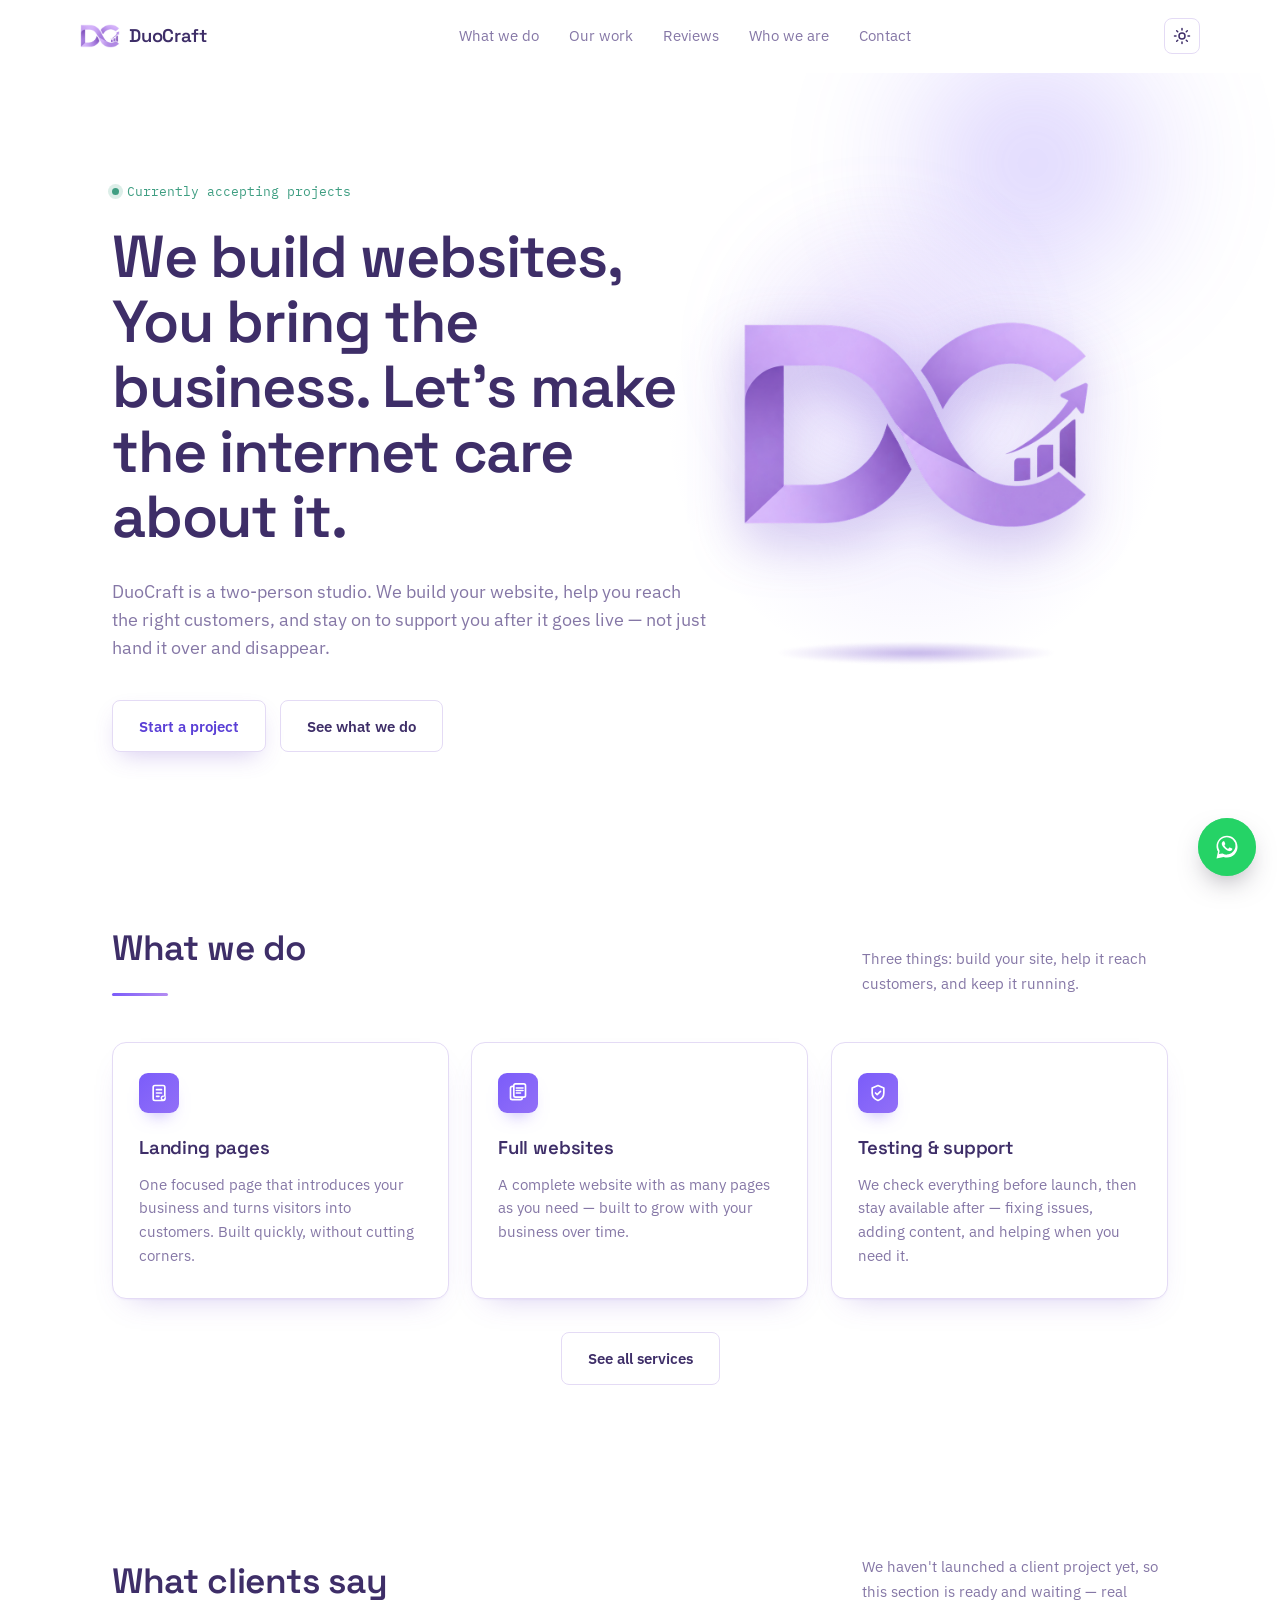
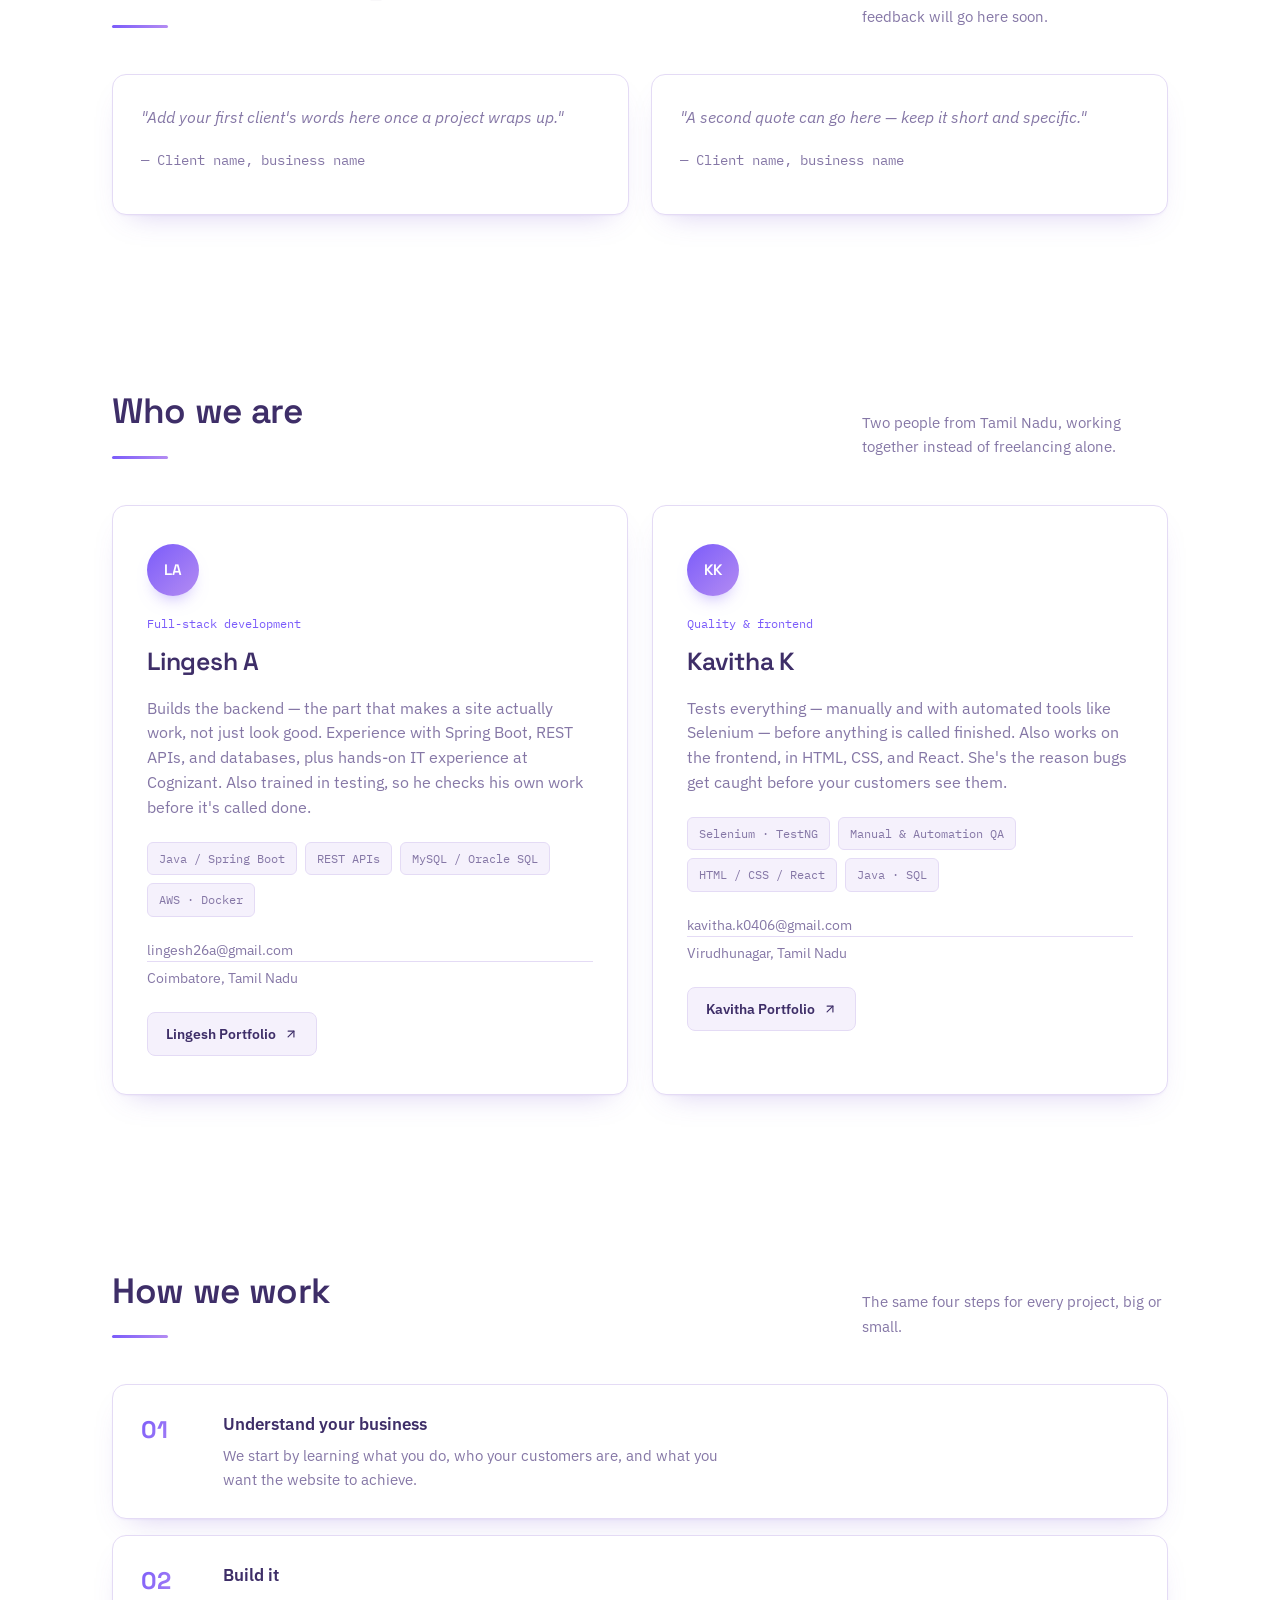
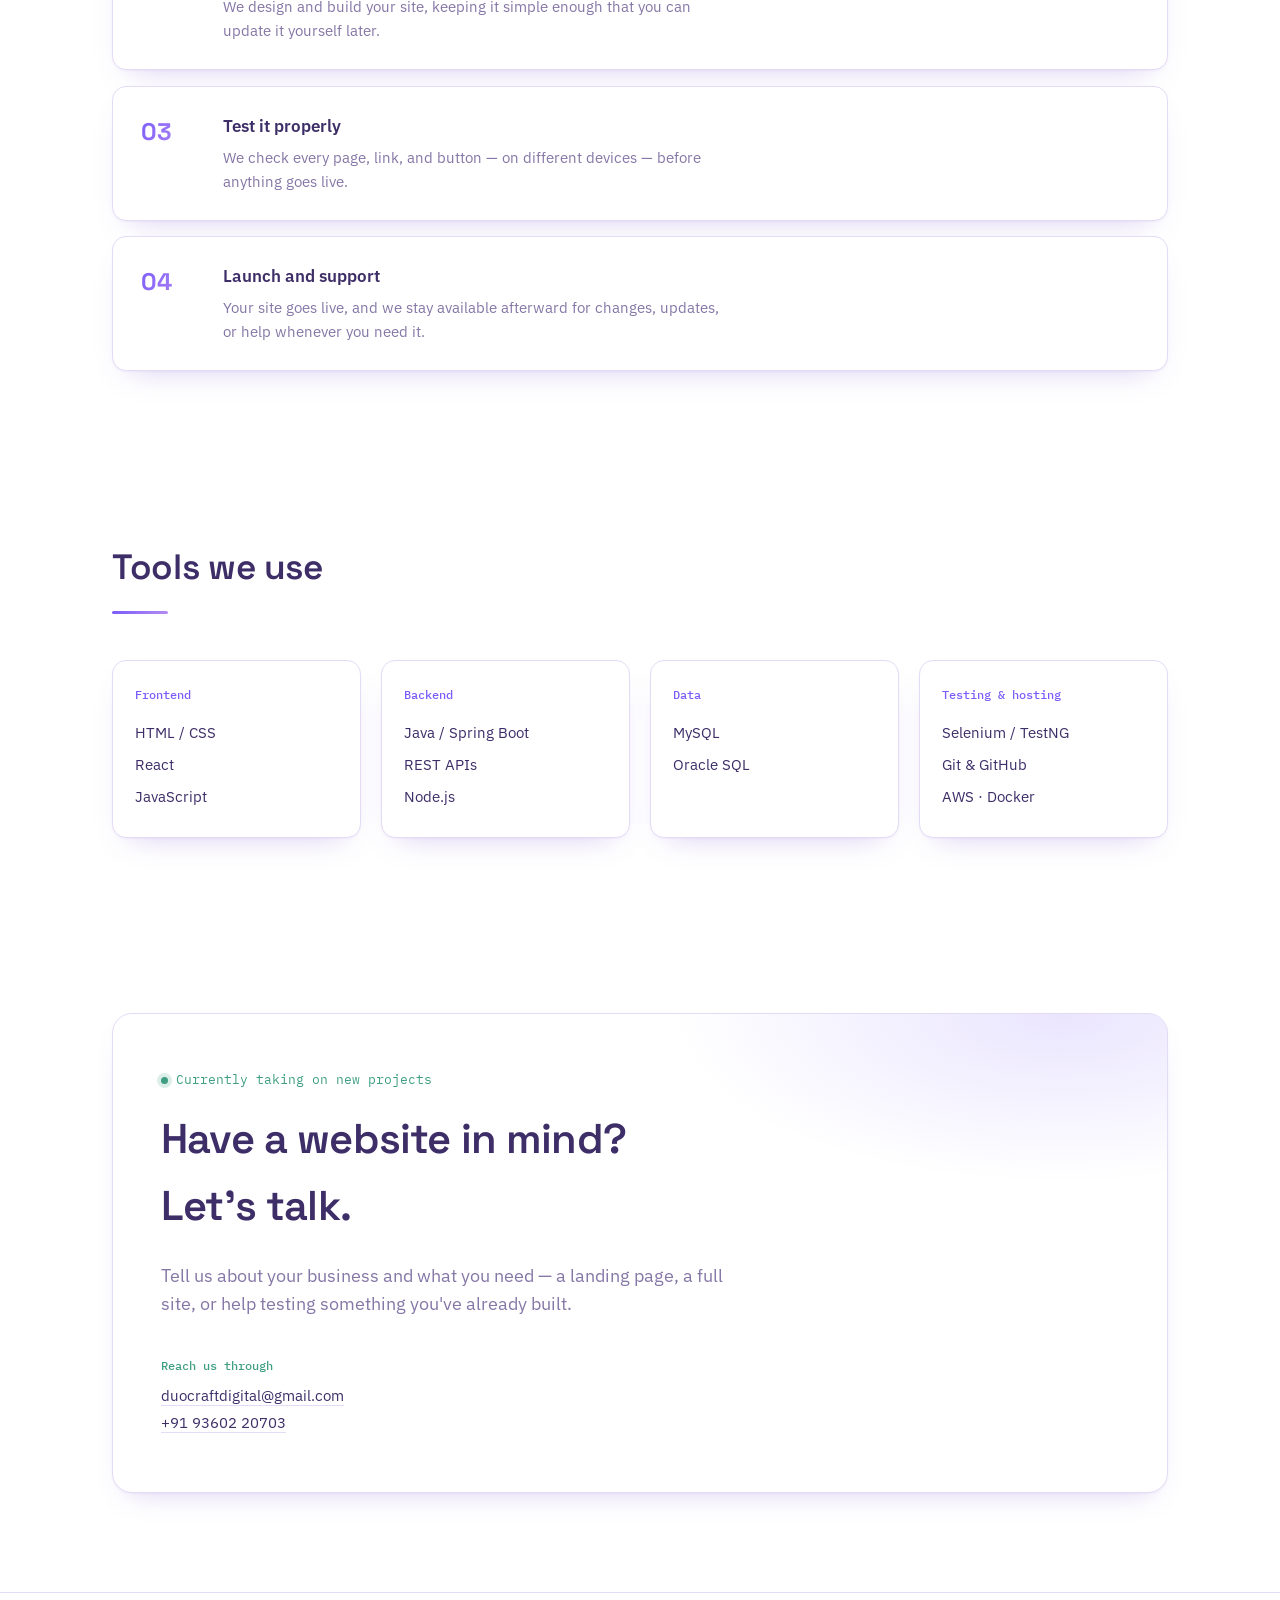
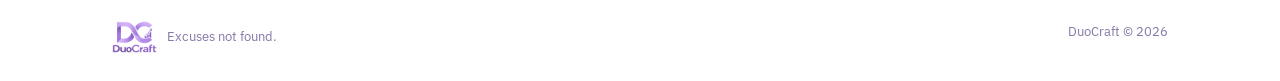
==== commit 8b464291: "DuoCraft v.0.4" ====
--- a/index.html
+++ b/index.html
@@ -56,8 +56,8 @@
     </div>
   </div>
   <div class="wrap">
-    <p class="hero-eyebrow reveal"><span class="dot"></span>Available for freelance projects.</p>
-    <h1 class="reveal">We build websites and make sure they work.</h1>
+    <p class="hero-eyebrow reveal"><span class="dot"></span>Currently accepting projects</p>
+    <h1 class="reveal">We build websites, You bring the business. Let’s make the internet care about it.</h1>
     <p class="hero-sub reveal">DuoCraft is a two-person studio. We build your website, help you reach the right customers, and stay on to support you after it goes live — not just hand it over and disappear.</p>
     <div class="hero-actions reveal">
       <a class="btn btn-primary" href="#contact" data-section="contact">Start a project</a>
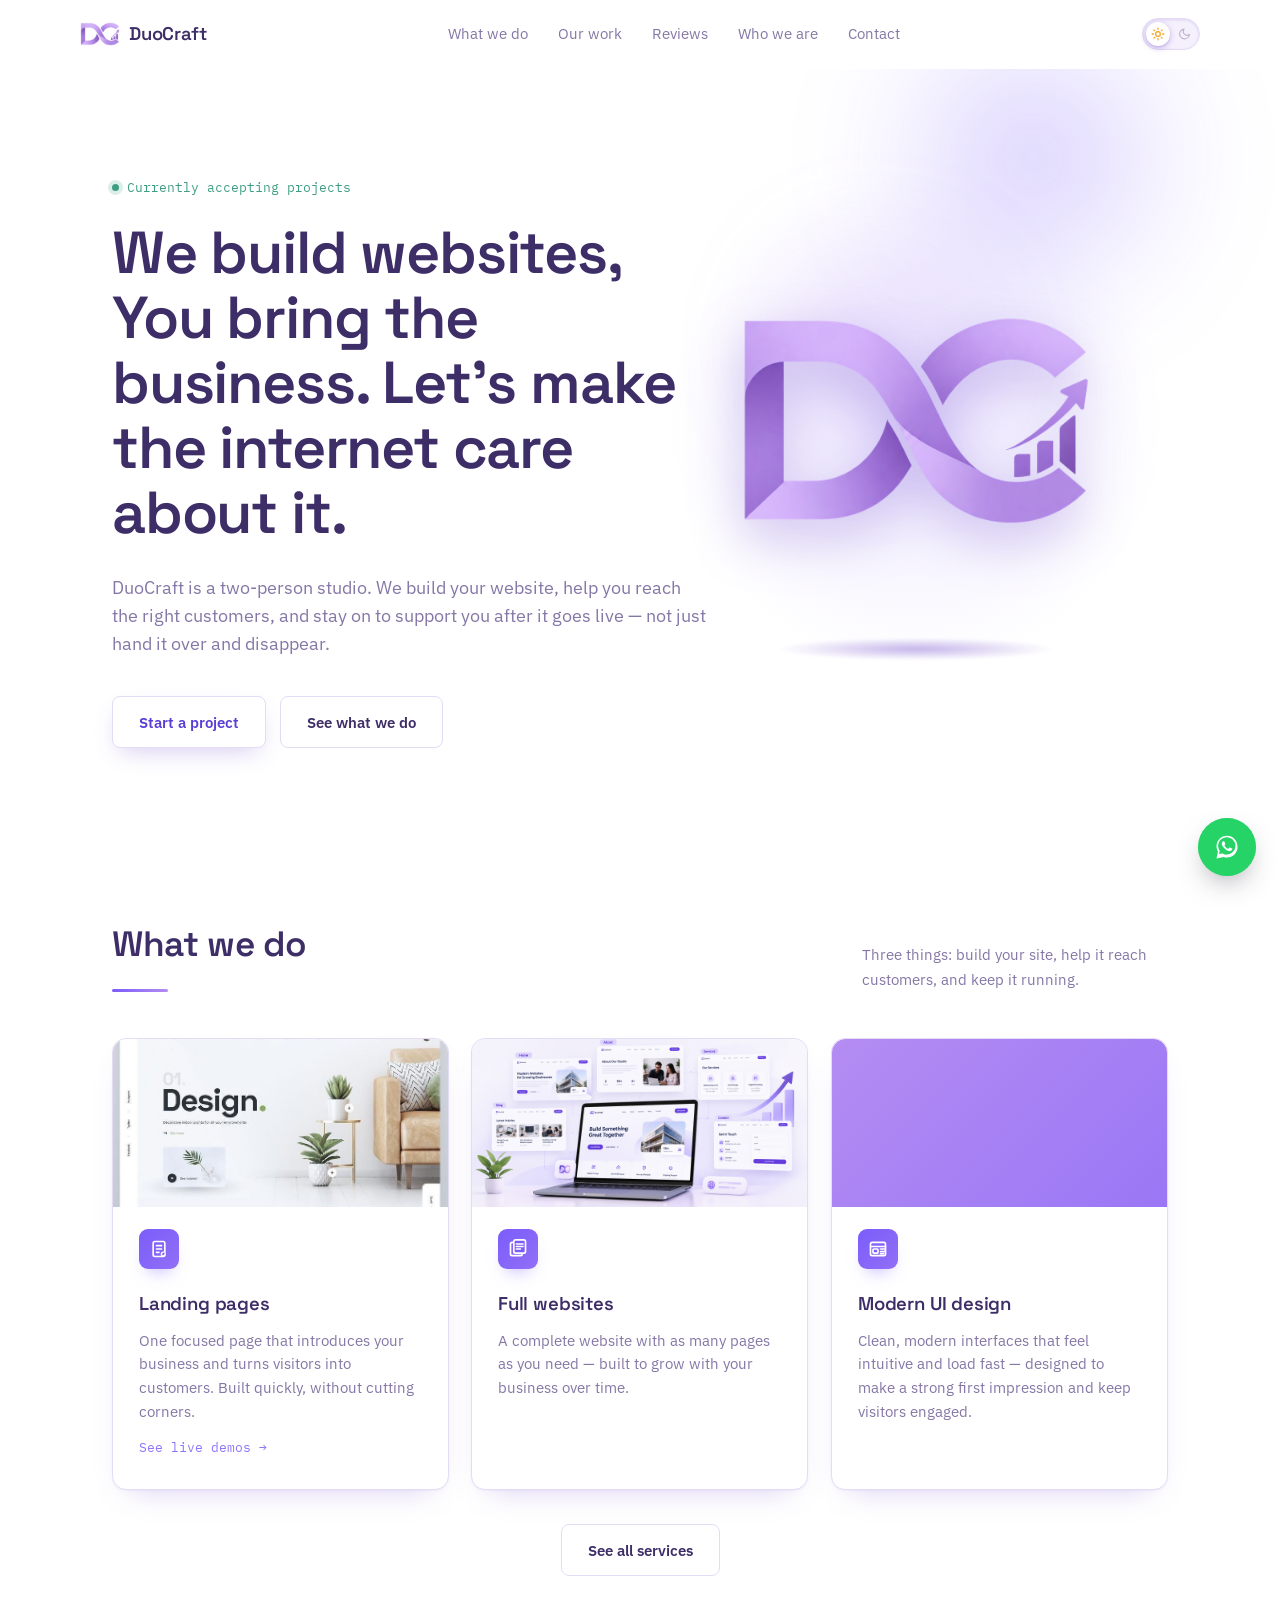
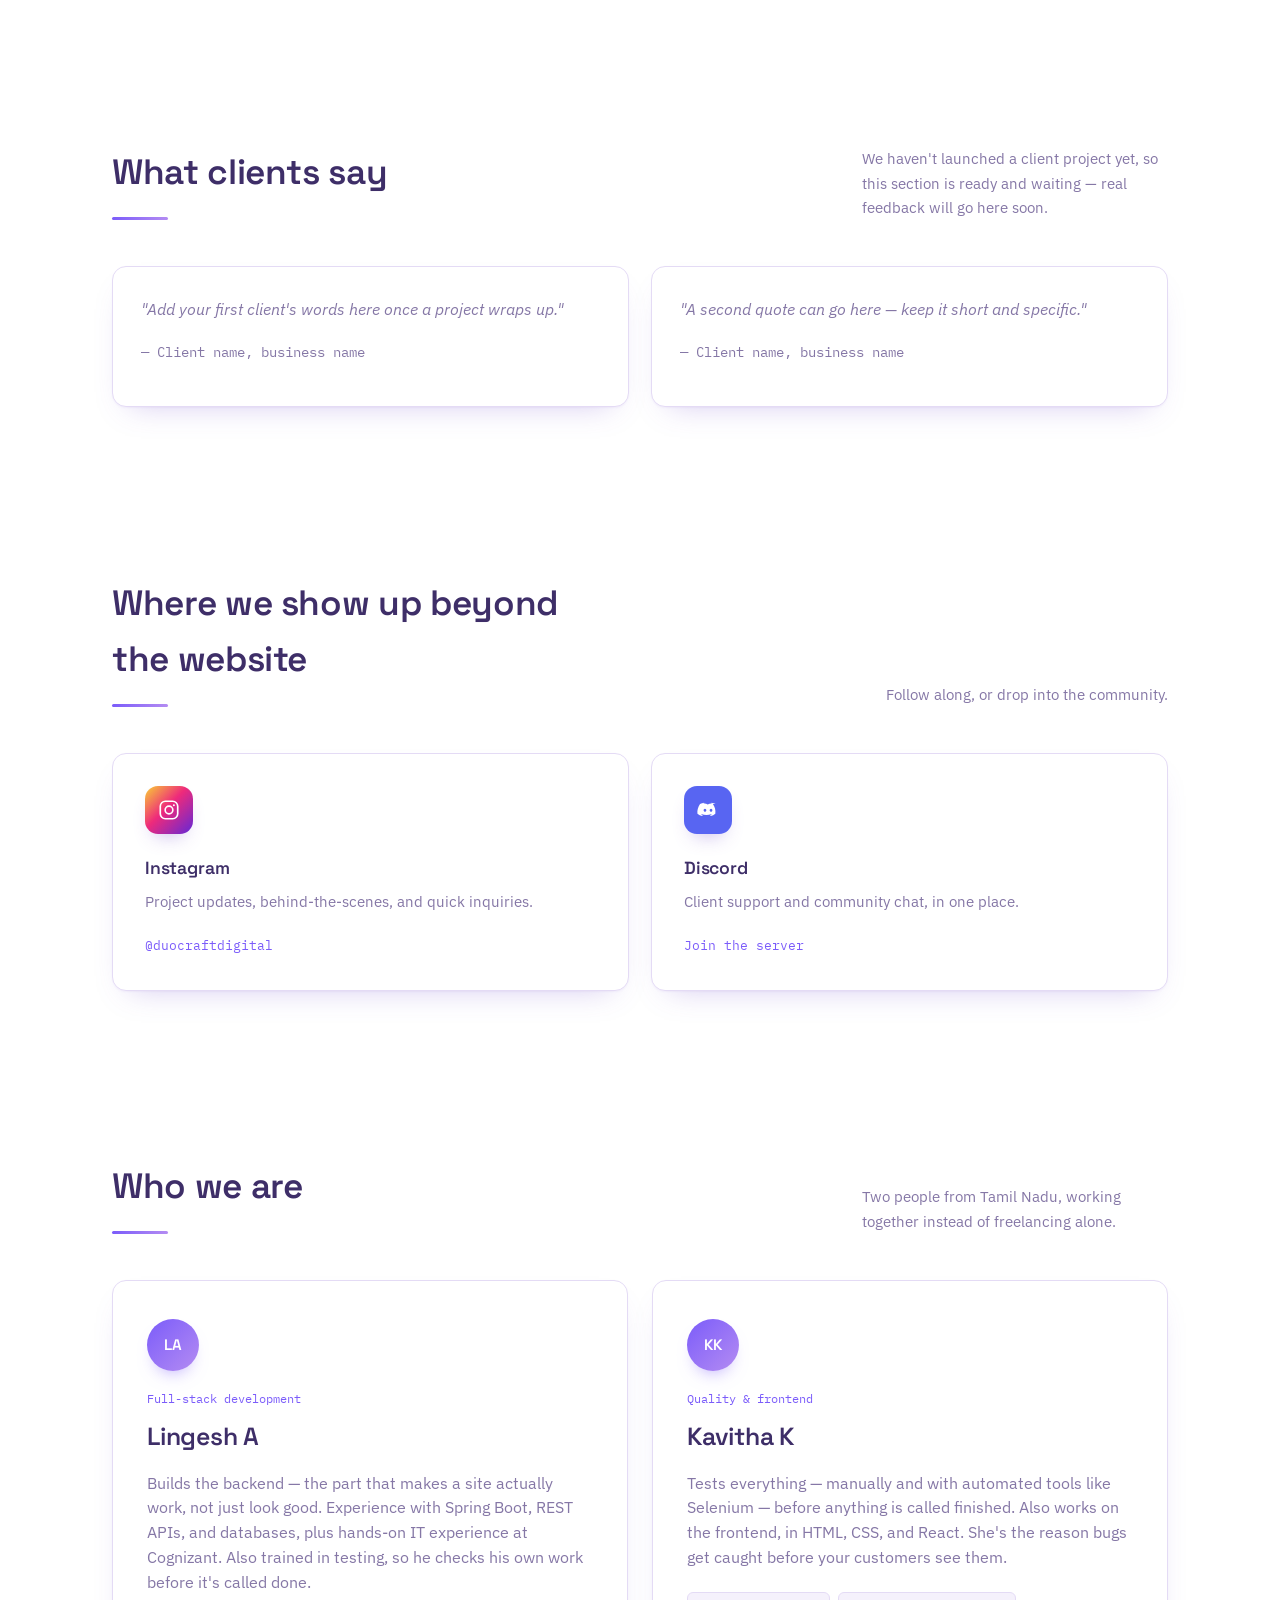
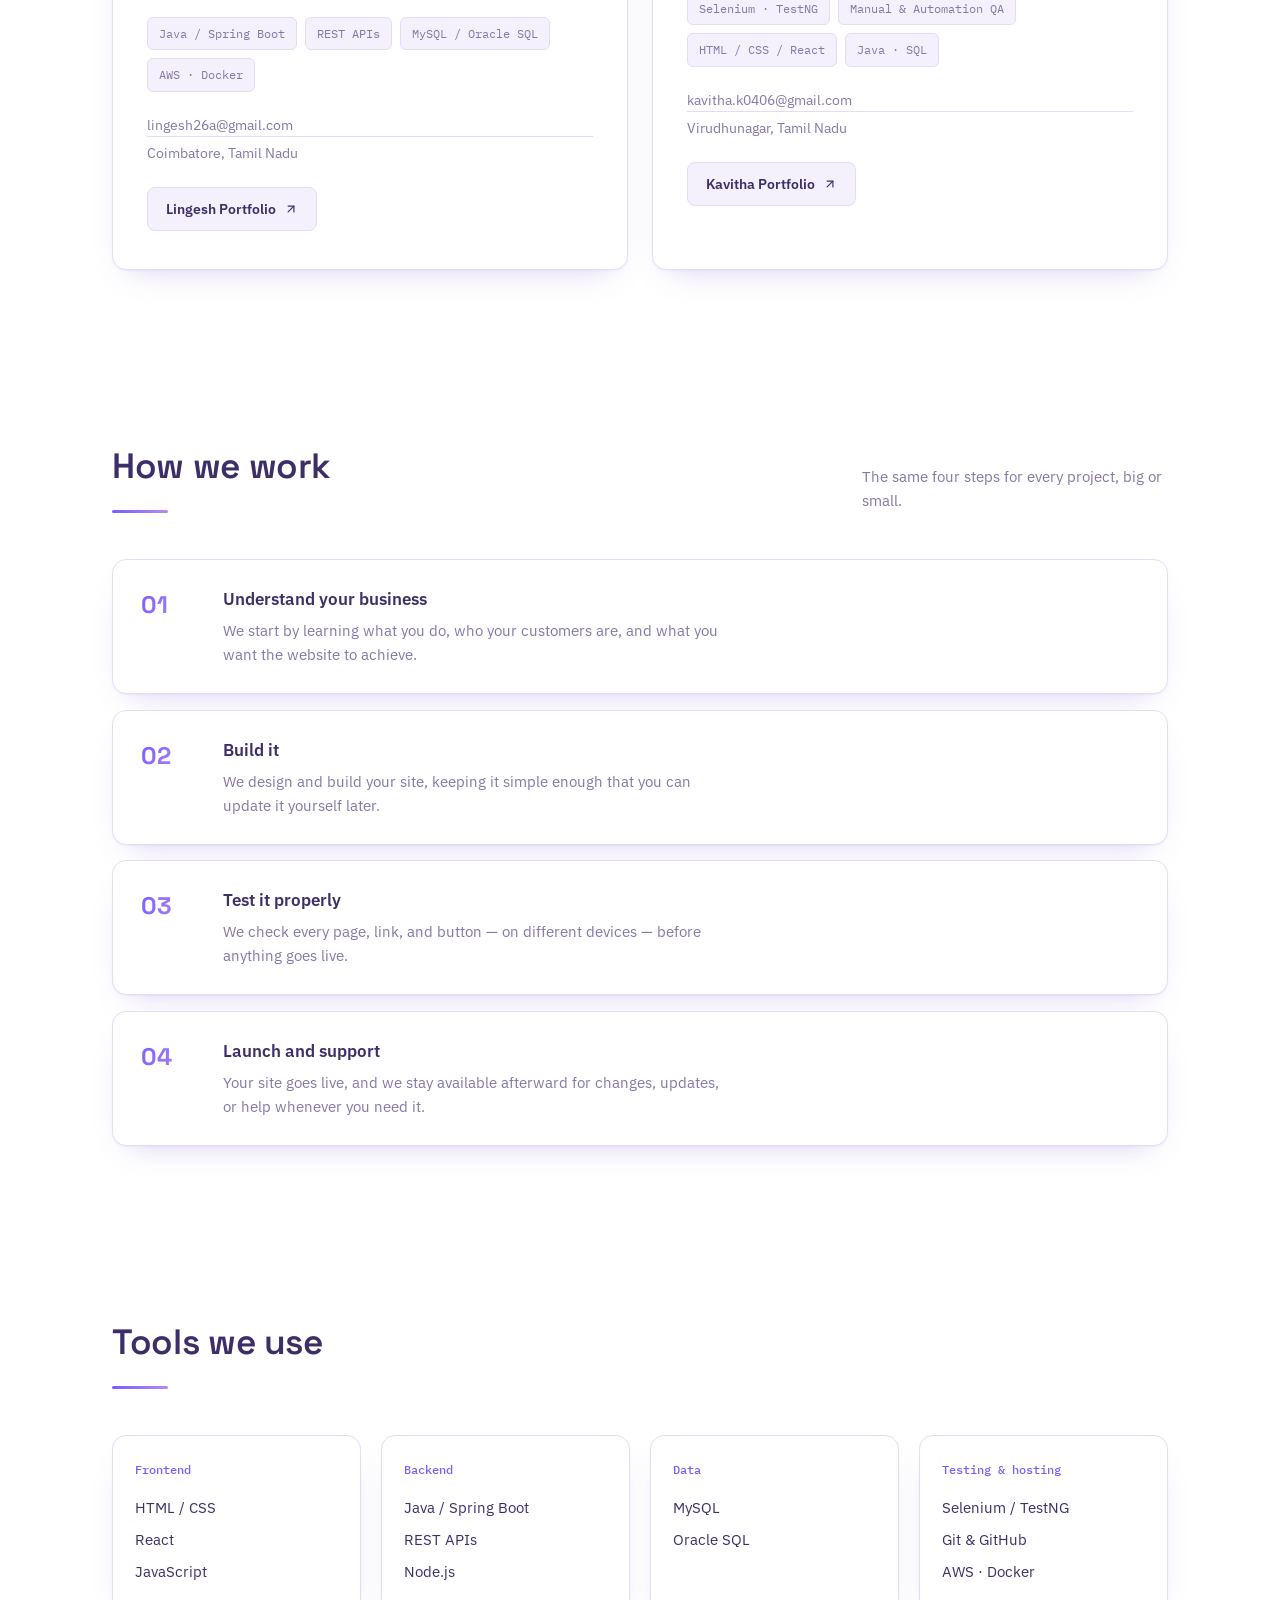
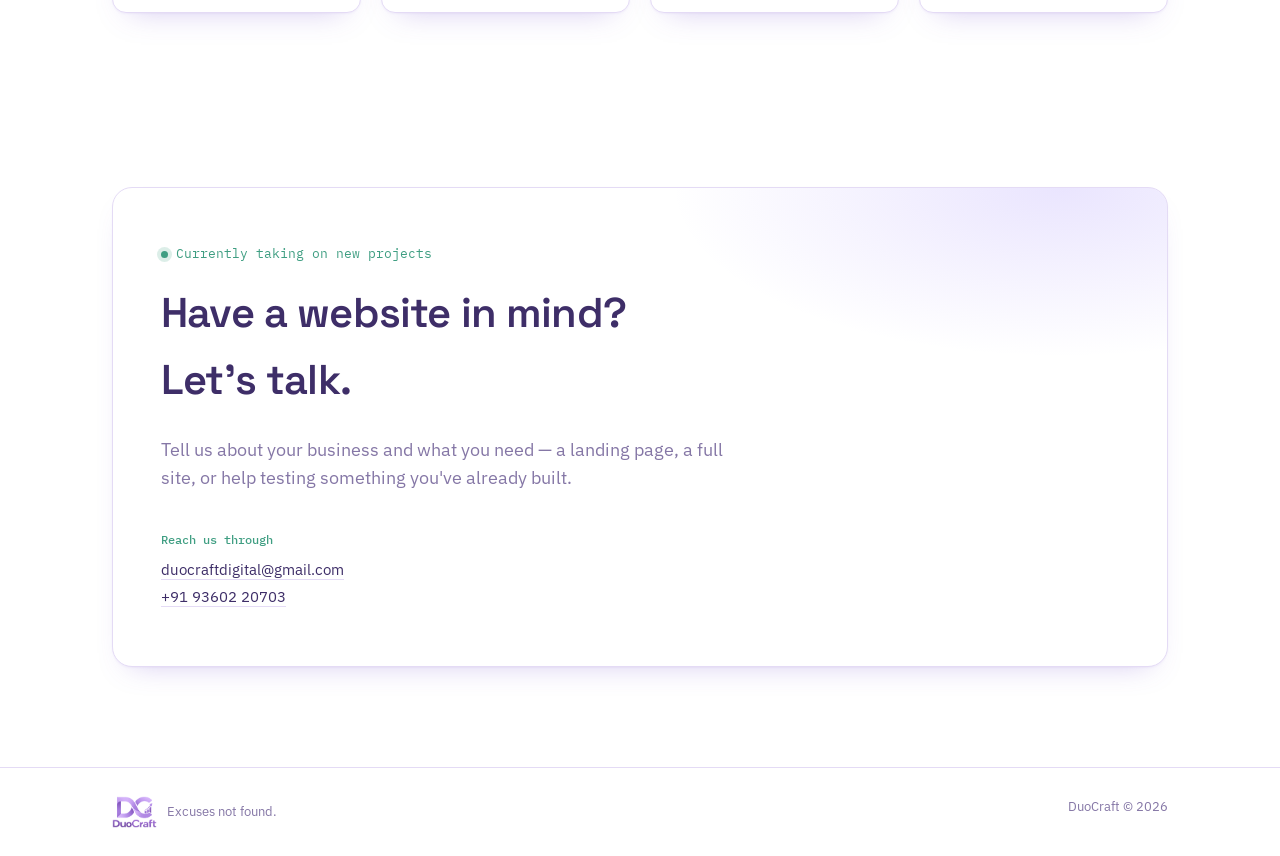
==== commit 9a32b849: "DuoCraft v.0.5" ====
--- a/index.html
+++ b/index.html
@@ -8,12 +8,12 @@
 <link rel="preconnect" href="https://fonts.gstatic.com" crossorigin>
 <link href="https://fonts.googleapis.com/css2?family=Space+Grotesk:wght@500;600;700&family=IBM+Plex+Sans:wght@400;500;600&family=IBM+Plex+Mono:wght@400;500&display=swap" rel="stylesheet">
 <link rel="stylesheet" href="style.css">
-<link rel="icon" href="assets/favicon.ico" sizes="any">
-<link rel="apple-touch-icon" href="assets/apple-touch-icon.png">
+<link rel="icon" href="assets/duocraft/favicon.ico" sizes="any">
+<link rel="apple-touch-icon" href="assets/duocraft/apple-touch-icon.png">
 <script>
   (function() {
     var saved = localStorage.getItem('duocraft-theme');
-    var theme = saved || (window.matchMedia('(prefers-color-scheme: dark)').matches ? 'dark' : 'light');
+    var theme = saved || 'light';
     document.documentElement.setAttribute('data-theme', theme);
   })();
 </script>
@@ -23,7 +23,7 @@
 <header id="site-header">
   <div class="wrap nav">
     <a class="nav-mark" href="#top" data-section="top">
-      <img class="brand-badge" src="assets/duocraft-badge.png" alt="DuoCraft" width="40" height="24">
+      <img class="brand-badge" src="assets/duocraft/duocraft-badge.png" alt="DuoCraft" width="40" height="24">
       DuoCraft
     </a>
     <nav class="nav-links" id="nav-links">
@@ -34,9 +34,14 @@
       <a href="#contact" data-section="contact">Contact</a>
     </nav>
     <div class="nav-controls">
-      <button class="theme-toggle" id="theme-toggle" aria-label="Toggle dark mode">
-        <svg class="icon-sun" viewBox="0 0 24 24" width="18" height="18" fill="none" stroke="currentColor" stroke-width="2" stroke-linecap="round"><circle cx="12" cy="12" r="4"></circle><path d="M12 2v2M12 20v2M4.9 4.9l1.4 1.4M17.7 17.7l1.4 1.4M2 12h2M20 12h2M4.9 19.1l1.4-1.4M17.7 6.3l1.4-1.4"></path></svg>
-        <svg class="icon-moon" viewBox="0 0 24 24" width="18" height="18" fill="none" stroke="currentColor" stroke-width="2" stroke-linecap="round" stroke-linejoin="round"><path d="M21 12.8A9 9 0 1 1 11.2 3a7 7 0 0 0 9.8 9.8z"></path></svg>
+      <button class="theme-switch" id="theme-toggle" role="switch" aria-checked="false" aria-label="Toggle dark mode">
+        <span class="theme-switch-thumb"></span>
+        <span class="theme-switch-icon theme-switch-icon-sun">
+          <svg viewBox="0 0 24 24" width="14" height="14" fill="none" stroke="currentColor" stroke-width="2.2" stroke-linecap="round"><circle cx="12" cy="12" r="4"></circle><path d="M12 2v2M12 20v2M4.9 4.9l1.4 1.4M17.7 17.7l1.4 1.4M2 12h2M20 12h2M4.9 19.1l1.4-1.4M17.7 6.3l1.4-1.4"></path></svg>
+        </span>
+        <span class="theme-switch-icon theme-switch-icon-moon">
+          <svg viewBox="0 0 24 24" width="13" height="13" fill="none" stroke="currentColor" stroke-width="2.2" stroke-linecap="round" stroke-linejoin="round"><path d="M21 12.8A9 9 0 1 1 11.2 3a7 7 0 0 0 9.8 9.8z"></path></svg>
+        </span>
       </button>
       <button class="nav-toggle" id="nav-toggle" aria-label="Toggle menu" aria-expanded="false" aria-controls="nav-links">
         <span></span><span></span><span></span>
@@ -52,7 +57,7 @@
     <div class="hero-stage-glow"></div>
     <div class="hero-stage-shadow"></div>
     <div class="hero-logo-spin">
-      <img src="assets/duocraft-badge.png" alt="DuoCraft logo">
+      <img src="assets/duocraft/duocraft-badge.png" alt="DuoCraft logo">
     </div>
   </div>
   <div class="wrap">
@@ -73,16 +78,23 @@
       <p class="section-note">Three things: build your site, help it reach customers, and keep it running.</p>
     </div>
     <div class="services">
-      <div class="service tilt-card reveal">
+      <a class="service tilt-card reveal service-link" href="demos.html">
+        <div class="service-cover service-cover-1" role="img" aria-label="Landing pages preview">
+          <img src="assets/services/landing-pages-cover.jpg" alt="Example landing page design">
+        </div>
         <div class="tilt-inner">
           <div class="service-icon">
             <svg viewBox="0 0 24 24" width="20" height="20" fill="none" stroke="#fff" stroke-width="2" stroke-linecap="round" stroke-linejoin="round"><rect x="5" y="3" width="14" height="18" rx="2"></rect><path d="M9 8h6M9 12h6M9 16h3"></path><circle cx="17" cy="18" r="3" fill="#fff" stroke="none"></circle><path d="M16.3 18l.7.7L18 17" stroke="#7B5CFA" stroke-width="1.6"></path></svg>
           </div>
           <h3>Landing pages</h3>
           <p>One focused page that introduces your business and turns visitors into customers. Built quickly, without cutting corners.</p>
-        </div>
-      </div>
+          <span class="service-link-hint">See live demos →</span>
+        </div>
+      </a>
       <div class="service tilt-card reveal">
+        <div class="service-cover service-cover-2" role="img" aria-label="Full websites preview">
+          <img src="assets/services/full-websites-cover.png" alt="Example full website design">
+        </div>
         <div class="tilt-inner">
           <div class="service-icon">
             <svg viewBox="0 0 24 24" width="20" height="20" fill="none" stroke="#fff" stroke-width="2" stroke-linecap="round" stroke-linejoin="round"><rect x="3" y="4" width="14" height="16" rx="2"></rect><rect x="7" y="1" width="14" height="16" rx="2" fill="#7B5CFA" stroke="#fff"></rect><path d="M10 6h8M10 9h8M10 12h5"></path></svg>
@@ -92,12 +104,17 @@
         </div>
       </div>
       <div class="service tilt-card reveal">
+        <div class="service-cover service-cover-3" role="img" aria-label="Modern UI design preview">
+          <video autoplay muted loop playsinline preload="metadata">
+            <source src="assets/Landing%20page/Landing%20page%20preview.mp4" type="video/mp4">
+          </video>
+        </div>
         <div class="tilt-inner">
           <div class="service-icon">
-            <svg viewBox="0 0 24 24" width="20" height="20" fill="none" stroke="#fff" stroke-width="2" stroke-linecap="round" stroke-linejoin="round"><path d="M12 3l7 3v6c0 4.5-3 7.5-7 9-4-1.5-7-4.5-7-9V6l7-3Z"></path><path d="M9 12l2 2 4-4"></path></svg>
-          </div>
-          <h3>Testing &amp; support</h3>
-          <p>We check everything before launch, then stay available after — fixing issues, adding content, and helping when you need it.</p>
+            <svg viewBox="0 0 24 24" width="20" height="20" fill="none" stroke="#fff" stroke-width="2" stroke-linecap="round" stroke-linejoin="round"><rect x="3" y="4" width="18" height="16" rx="2"></rect><path d="M3 9h18"></path><rect x="6" y="12" width="6" height="5" rx="1" fill="#7B5CFA" stroke="#fff"></rect><path d="M15 12h5M15 15h5M15 17.5h3.5"></path></svg>
+          </div>
+          <h3>Modern UI design</h3>
+          <p>Clean, modern interfaces that feel intuitive and load fast — designed to make a strong first impression and keep visitors engaged.</p>
         </div>
       </div>
     </div>
@@ -126,6 +143,37 @@
           <p class="review-author">— Client name, business name</p>
         </div>
       </div>
+    </div>
+  </div>
+</section>
+
+<section class="section" id="social">
+  <div class="wrap">
+    <div class="section-head reveal">
+      <h2 class="section-title">Where we show up beyond the website</h2>
+      <p class="section-note">Follow along, or drop into the community.</p>
+    </div>
+    <div class="social-grid">
+      <a class="social-card tilt-card reveal" href="https://www.instagram.com/duocraftdigital/" target="_blank" rel="noopener noreferrer">
+        <div class="tilt-inner">
+          <div class="social-icon social-icon-instagram">
+            <svg viewBox="0 0 24 24" width="22" height="22" fill="none" stroke="#fff" stroke-width="1.8" stroke-linecap="round" stroke-linejoin="round"><rect x="2.5" y="2.5" width="19" height="19" rx="5.5"></rect><circle cx="12" cy="12" r="4.2"></circle><circle cx="17.3" cy="6.7" r="1.1" fill="#fff" stroke="none"></circle></svg>
+          </div>
+          <h3>Instagram</h3>
+          <p>Project updates, behind-the-scenes, and quick inquiries.</p>
+          <span class="social-handle">@duocraftdigital</span>
+        </div>
+      </a>
+      <a class="social-card tilt-card reveal" href="https://discord.gg/f6azs8ydrj" target="_blank" rel="noopener noreferrer">
+        <div class="tilt-inner">
+          <div class="social-icon social-icon-discord">
+            <svg viewBox="0 0 24 24" width="22" height="22" fill="#fff" stroke="none"><path d="M20.3 5.4A17 17 0 0 0 15.9 4l-.3.6a15 15 0 0 1 3.9 1.4c-2.6-1.3-5.2-1.3-7.7 0h0c-2.5-1.3-5.1-1.3-7.7 0A15 15 0 0 1 8 4.6L7.7 4A17 17 0 0 0 3.3 5.4C.9 9 .1 12.5.5 16a17 17 0 0 0 5.1 2.6l.7-1.1a11 11 0 0 1-1.8-.9l.4-.3c3.5 1.6 7.3 1.6 10.8 0l.4.3c-.6.3-1.2.6-1.8.9l.7 1.1A17 17 0 0 0 20 16c.5-4-.5-7.4-2.7-10.6ZM8.7 14c-.8 0-1.5-.8-1.5-1.7s.6-1.7 1.5-1.7 1.5.8 1.5 1.7-.7 1.7-1.5 1.7Zm6.6 0c-.8 0-1.5-.8-1.5-1.7s.6-1.7 1.5-1.7 1.5.8 1.5 1.7-.6 1.7-1.5 1.7Z"></path></svg>
+          </div>
+          <h3>Discord</h3>
+          <p>Client support and community chat, in one place.</p>
+          <span class="social-handle">Join the server</span>
+        </div>
+      </a>
     </div>
   </div>
 </section>
@@ -154,7 +202,7 @@
             <!-- <a href="tel:+919500760136">+91 95007 60136</a> -->
             <span>Coimbatore, Tamil Nadu</span>
           </div>
-          <a class="founder-portfolio-btn" href="https://lingeshx26.github.io/portfolio-react/" target="_blank" rel="noopener noreferrer">
+          <a class="founder-portfolio-btn" href="https://lingeshx26.github.io/LingeshPortfolio/" target="_blank" rel="noopener noreferrer">
             Lingesh Portfolio
             <svg viewBox="0 0 24 24" width="14" height="14" fill="none" stroke="currentColor" stroke-width="2" stroke-linecap="round" stroke-linejoin="round"><path d="M7 17L17 7"></path><path d="M7 7h10v10"></path></svg>
           </a>
@@ -281,7 +329,7 @@
 <footer>
   <div class="wrap">
     <div style="display:flex; align-items:center; gap:10px;">
-      <img src="assets/duocraft-wordmark.png" alt="DuoCraft" style="height:32px; width:auto; display:block;">
+      <img src="assets/duocraft/duocraft-wordmark.png" alt="DuoCraft" style="height:32px; width:auto; display:block;">
       <span style="font-size:0.8rem; color:var(--text-muted);">Excuses not found.</span>
     </div>
     <span>DuoCraft © 2026</span>
--- a/style.css
+++ b/style.css
@@ -125,30 +125,53 @@
   }
   .nav-links a:hover::after { transform: scaleX(1); }
   .nav-links a:hover { color: var(--text); }
-  .theme-toggle {
-    display: flex;
-    align-items: center;
-    justify-content: center;
-    width: 36px;
-    height: 36px;
+  .theme-switch {
+    position: relative;
+    display: flex;
+    align-items: center;
+    width: 58px;
+    height: 32px;
+    border-radius: 999px;
     border: 1px solid var(--line);
-    border-radius: 8px;
-    background: var(--panel);
-    color: var(--text);
+    background: var(--bg-2);
     cursor: pointer;
     padding: 0;
-    position: relative;
-    transition: border-color 0.2s ease, transform 0.2s ease;
-  }
-  .theme-toggle:hover { border-color: var(--accent); transform: translateY(-1px); }
-  .theme-toggle svg {
-    position: absolute;
-    transition: opacity 0.2s ease, transform 0.3s ease;
-  }
-  .icon-moon { opacity: 0; transform: rotate(-40deg) scale(0.7); }
-  .icon-sun { opacity: 1; transform: rotate(0deg) scale(1); }
-  :root[data-theme="dark"] .icon-sun { opacity: 0; transform: rotate(40deg) scale(0.7); }
-  :root[data-theme="dark"] .icon-moon { opacity: 1; transform: rotate(0deg) scale(1); }
+    flex-shrink: 0;
+    box-shadow: inset 0 1px 3px hsl(var(--shadow-color) / 0.18);
+    transition: background 0.3s ease, border-color 0.3s ease;
+  }
+  .theme-switch-thumb {
+    position: absolute;
+    top: 3px;
+    left: 3px;
+    width: 24px;
+    height: 24px;
+    border-radius: 50%;
+    background: #fff;
+    box-shadow: 0 2px 6px hsl(var(--shadow-color) / 0.35), 0 1px 2px hsl(var(--shadow-color) / 0.2);
+    transition: transform 0.38s cubic-bezier(.34, 1.4, .4, 1), background 0.3s ease;
+    z-index: 1;
+  }
+  :root[data-theme="dark"] .theme-switch-thumb {
+    transform: translateX(26px);
+    background: #241d35;
+    box-shadow: 0 2px 6px hsl(258deg 60% 2% / 0.6), inset 0 0 0 1px var(--line);
+  }
+  .theme-switch-icon {
+    position: absolute;
+    top: 50%;
+    transform: translateY(-50%);
+    display: flex;
+    align-items: center;
+    justify-content: center;
+    z-index: 2;
+    transition: color 0.3s ease, opacity 0.3s ease;
+  }
+  .theme-switch-icon-sun { left: 8px; color: #f5a623; opacity: 1; }
+  .theme-switch-icon-moon { right: 8px; color: var(--text-muted); opacity: 0.5; }
+  :root[data-theme="dark"] .theme-switch-icon-sun { color: var(--text-muted); opacity: 0.45; }
+  :root[data-theme="dark"] .theme-switch-icon-moon { color: #ffd76a; opacity: 1; }
+  .theme-switch:hover { border-color: var(--accent); }
 
   .nav-toggle {
     display: none;
@@ -535,6 +558,31 @@
   .services .tilt-card:nth-child(2) { transition-delay: 0.1s; }
   .services .tilt-card:nth-child(3) { transition-delay: 0.2s; }
   .service { padding: 30px 26px; }
+  a.service { text-decoration: none; color: inherit; display: block; }
+  .service-preview {
+    margin: -30px -26px 20px;
+    border-radius: 14px 14px 0 0;
+    overflow: hidden;
+    background: var(--bg-2);
+    aspect-ratio: 16 / 9;
+  }
+  .service-preview video {
+    display: block;
+    width: 100%;
+    height: 100%;
+    object-fit: cover;
+  }
+  .service-link { cursor: pointer; }
+  .service-link-hint {
+    display: inline-block;
+    margin-top: 14px;
+    font-family: var(--font-mono);
+    font-size: 0.8rem;
+    color: var(--accent);
+    opacity: 0.85;
+    transition: opacity 0.2s ease, transform 0.2s ease;
+  }
+  .service-link:hover .service-link-hint { opacity: 1; transform: translateX(3px); }
   .service-icon {
     width: 40px; height: 40px;
     border-radius: 9px;
@@ -547,6 +595,31 @@
   }
   .service h3 { font-family: var(--font-display); font-weight: 600; font-size: 1.16rem; margin: 0 0 10px; letter-spacing: -0.01em; }
   .service p { color: var(--text-muted); font-size: 0.93rem; margin: 0; }
+
+  /* ---------- Service card cover image ---------- */
+  .service-cover {
+    height: 168px;
+    margin: -30px -26px 22px;
+    border-radius: 14px 14px 0 0;
+    display: flex;
+    align-items: center;
+    justify-content: center;
+    background-size: cover;
+    background-position: center;
+    overflow: hidden;
+  }
+  .service-cover-1 { background: linear-gradient(135deg, var(--accent), color-mix(in srgb, var(--accent) 55%, var(--accent-2))); }
+  .service-cover video,
+  .service-cover img {
+    width: 100%;
+    height: 100%;
+    object-fit: cover;
+  }
+  .service-cover-2 { background: linear-gradient(135deg, color-mix(in srgb, var(--accent) 80%, var(--accent-2)), var(--accent-2)); }
+  .service-cover-3 { background: linear-gradient(135deg, var(--accent-2), color-mix(in srgb, var(--accent-2) 55%, var(--accent))); }
+  /* To use a real photo/screenshot instead: replace the svg inside
+     .service-cover with <img src="assets/your-image.jpg" alt="..."> and
+     add: .service-cover img { width:100%; height:100%; object-fit:cover; } */
 
   /* ---------- Process ---------- */
   .process { display: flex; flex-direction: column; gap: 16px; }
@@ -732,6 +805,46 @@
     gap: 22px;
   }
   @media (max-width: 800px) { .reviews-grid { grid-template-columns: 1fr; } }
+
+  .social-grid {
+    display: grid;
+    grid-template-columns: repeat(2, 1fr);
+    gap: 22px;
+  }
+  @media (max-width: 800px) { .social-grid { grid-template-columns: 1fr; } }
+  .social-card {
+    display: block;
+    text-decoration: none;
+    color: inherit;
+    padding: 32px;
+  }
+  .social-card h3 {
+    font-family: var(--font-display);
+    font-weight: 600;
+    font-size: 1.1rem;
+    margin: 0 0 8px;
+    letter-spacing: -0.01em;
+  }
+  .social-card p { color: var(--text-muted); font-size: 0.93rem; margin: 0 0 18px; }
+  .social-icon {
+    width: 48px;
+    height: 48px;
+    border-radius: 13px;
+    display: flex;
+    align-items: center;
+    justify-content: center;
+    margin-bottom: 20px;
+    box-shadow: 0 10px 20px -10px hsl(var(--shadow-color) / 0.45);
+  }
+  .social-icon-instagram {
+    background: linear-gradient(135deg, #f9ce34, #ee2a7b 45%, #6228d7);
+  }
+  .social-icon-discord { background: #5865f2; }
+  .social-handle {
+    font-family: var(--font-mono);
+    font-size: 0.8rem;
+    color: var(--accent);
+  }
   .reviews-grid .tilt-card:nth-child(1) { transition-delay: 0s; }
   .reviews-grid .tilt-card:nth-child(2) { transition-delay: 0.12s; }
   .review-card { padding: 30px 28px; }
@@ -748,6 +861,33 @@
   .work-hero { padding-top: 84px; padding-bottom: 24px; }
   .work-hero .section-note { max-width: 40ch; }
 
+  .work-placeholder {
+    display: flex;
+    flex-direction: column;
+    align-items: center;
+    gap: 18px;
+    padding: 50px 20px 90px;
+    text-align: center;
+  }
+  .work-placeholder.is-hidden { display: none; }
+  .work-placeholder-stage {
+    position: relative;
+    width: 220px;
+    height: 220px;
+    perspective: 1200px;
+  }
+  .work-placeholder-glow {
+    position: absolute;
+    inset: 2%;
+    border-radius: 50%;
+    background: radial-gradient(circle, color-mix(in srgb, var(--accent) 18%, transparent), transparent 70%);
+  }
+  .work-placeholder-note {
+    font-family: var(--font-mono);
+    font-size: 0.86rem;
+    color: var(--text-muted);
+  }
+
   .filter-chips {
     display: flex;
     flex-wrap: wrap;
@@ -809,25 +949,69 @@
   .case-body li { margin-bottom: 8px; }
   .case-body li::marker { color: var(--accent); }
 
+  .case-gallery-wrap {
+    position: relative;
+  }
+  .gallery-nav {
+    position: absolute;
+    top: 45%;
+    transform: translateY(-50%);
+    width: 40px;
+    height: 40px;
+    border-radius: 50%;
+    border: 1px solid rgba(255, 255, 255, 0.35);
+    background: linear-gradient(160deg, rgba(255, 255, 255, 0.55), rgba(255, 255, 255, 0.08) 55%, rgba(0, 0, 0, 0.12)),
+      color-mix(in srgb, var(--panel) 78%, transparent);
+    backdrop-filter: blur(6px);
+    -webkit-backdrop-filter: blur(6px);
+    color: var(--text);
+    display: flex;
+    align-items: center;
+    justify-content: center;
+    cursor: pointer;
+    z-index: 2;
+    box-shadow: 0 8px 18px -8px hsl(var(--shadow-color) / 0.55), inset 0 1px 0 rgba(255, 255, 255, 0.4);
+    transition: transform 0.18s ease, box-shadow 0.18s ease, opacity 0.18s ease;
+  }
+  .gallery-nav:hover {
+    transform: translateY(-50%) scale(1.08);
+    box-shadow: 0 10px 22px -8px hsl(var(--shadow-color) / 0.6), inset 0 1px 0 rgba(255, 255, 255, 0.5);
+  }
+  .gallery-nav:active { transform: translateY(-50%) scale(0.96); }
+  .gallery-nav-prev { left: 10px; }
+  .gallery-nav-next { right: 10px; }
+  .gallery-nav[disabled] { opacity: 0; pointer-events: none; }
+  @media (max-width: 640px) {
+    .gallery-nav { width: 34px; height: 34px; }
+  }
+
   .case-gallery {
-    display: grid;
-    grid-template-columns: 1fr 1fr;
-    gap: 20px;
-  }
-  @media (max-width: 720px) { .case-gallery { grid-template-columns: 1fr; } }
+    display: flex;
+    gap: 16px;
+    overflow-x: auto;
+    padding-bottom: 8px;
+    scroll-snap-type: x proximity;
+    -webkit-overflow-scrolling: touch;
+  }
+  .case-gallery::-webkit-scrollbar { height: 8px; }
+  .case-gallery::-webkit-scrollbar-track { background: transparent; }
+  .case-gallery::-webkit-scrollbar-thumb { background: var(--line); border-radius: 999px; }
   .case-gallery figure {
     margin: 0;
+    flex: 0 0 auto;
     border: 1px solid var(--line);
     border-radius: 12px;
     overflow: hidden;
     background: var(--bg-2);
-  }
-  .case-gallery figure.wide { grid-column: 1 / -1; }
+    scroll-snap-align: start;
+  }
   .case-gallery img {
     display: block;
-    width: 100%;
-    height: auto;
-  }
+    width: auto;
+    height: 260px;
+    max-width: none;
+  }
+  @media (max-width: 640px) { .case-gallery img { height: 200px; } }
   .case-gallery figcaption {
     padding: 12px 16px;
     font-family: var(--font-mono);
@@ -843,6 +1027,19 @@
     margin-bottom: 20px;
   }
   .case-links .founder-portfolio-btn { margin-top: 0; }
+  .case-link-icon {
+    display: flex;
+    align-items: center;
+    justify-content: center;
+    width: 22px;
+    height: 22px;
+    border-radius: 7px;
+    flex-shrink: 0;
+  }
+  .case-link-icon-instagram {
+    background: linear-gradient(135deg, #f9ce34, #ee2a7b 45%, #6228d7);
+  }
+  .case-link-icon-discord { background: #5865f2; }
   .case-note {
     font-size: 0.9rem;
     color: var(--text-muted);
